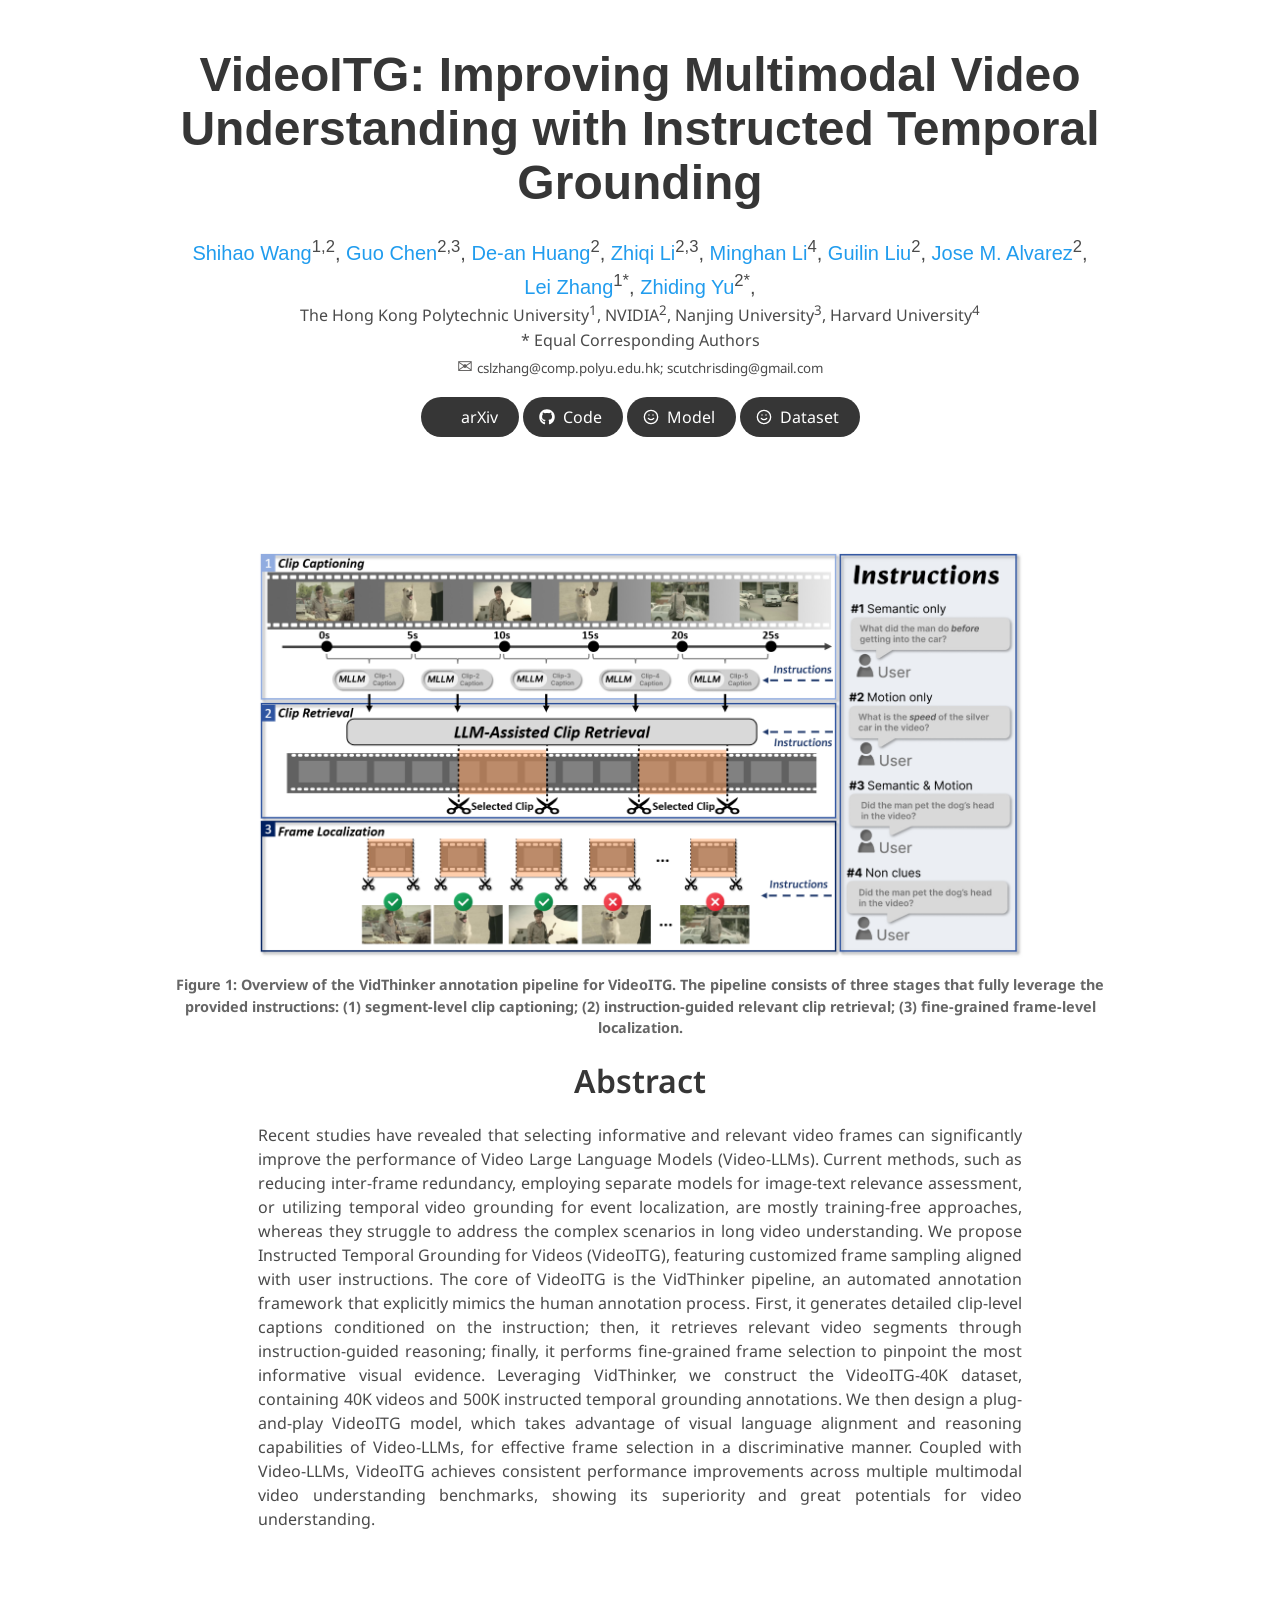
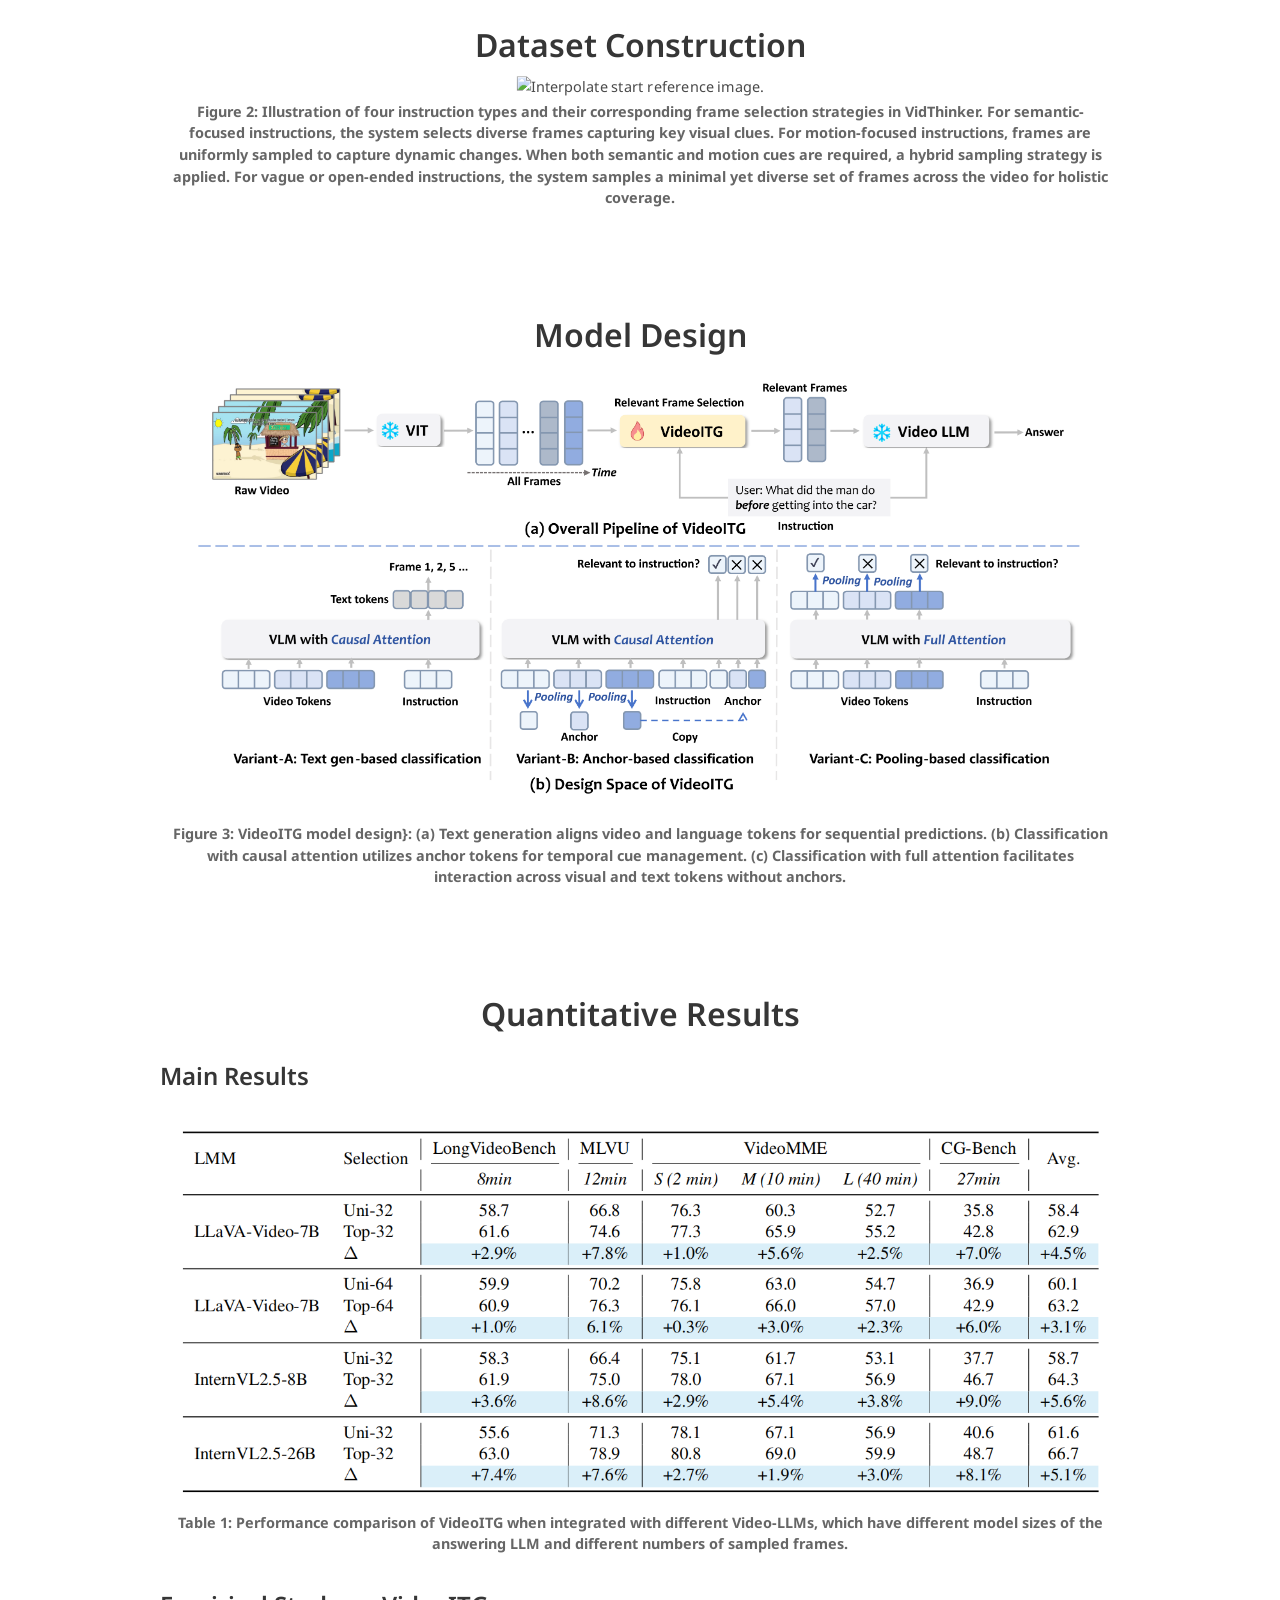
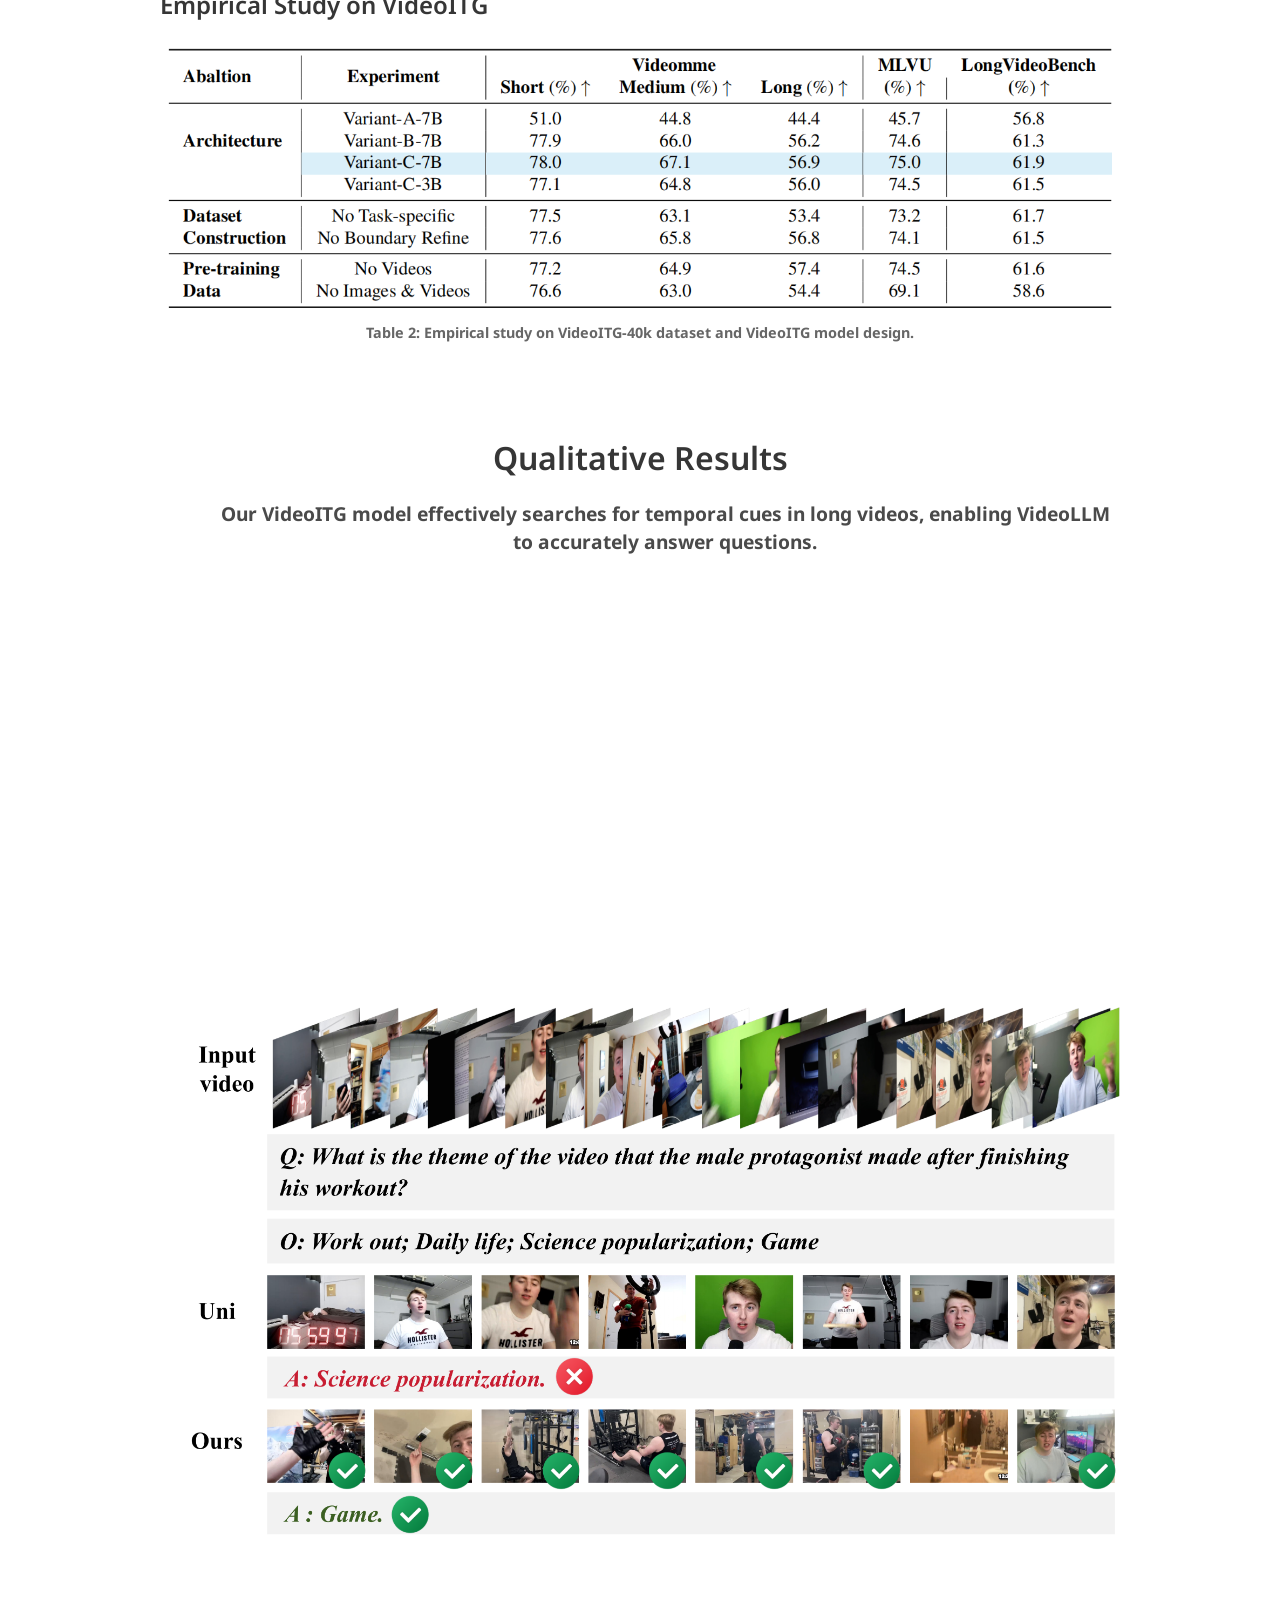
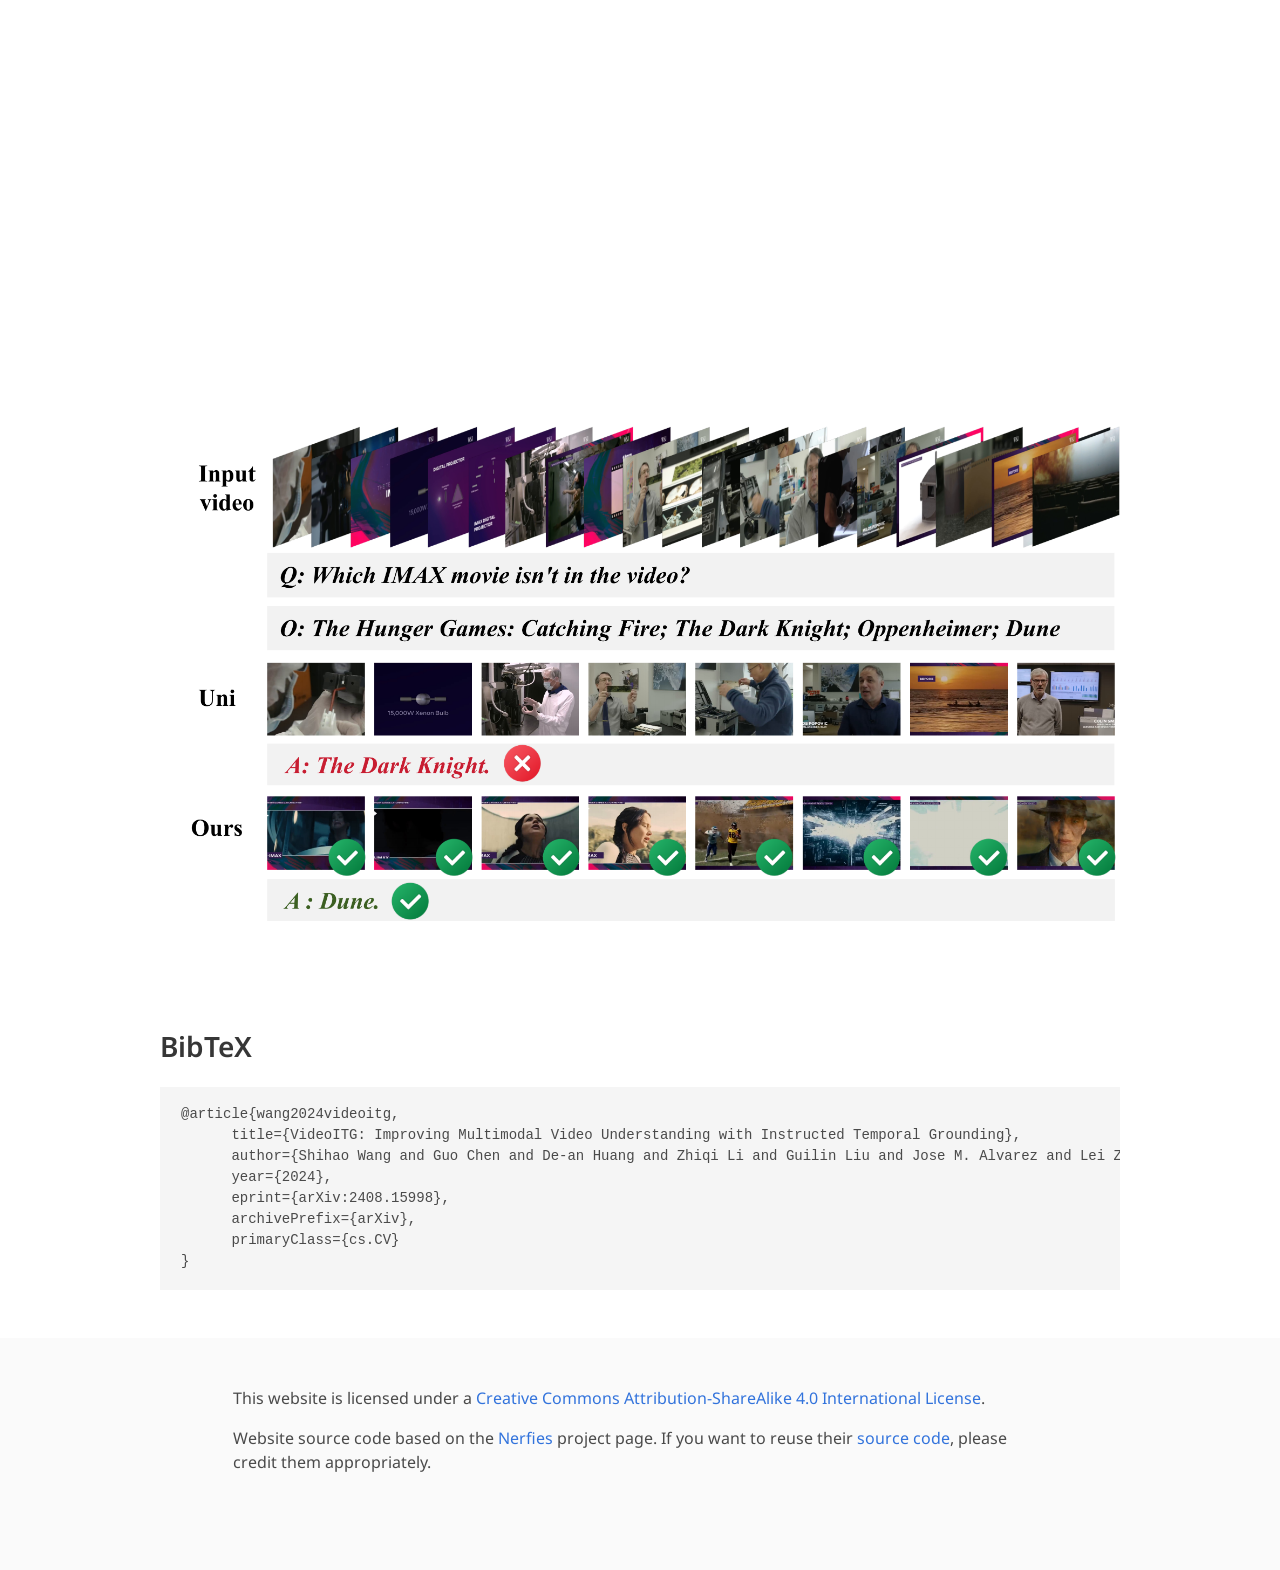
==== index.html @ 497a6d7c "Update index.html" ====
<!DOCTYPE html>
<html>
<head>
  <meta charset="utf-8">
  <meta name="viewport" content="width=device-width, initial-scale=1">
  <title>VideoITG: Improving Multimodal Video Understanding with Instructed Temporal Grounding</title>

  <!-- Global site tag (gtag.js) - Google Analytics -->
  <script async src="https://www.googletagmanager.com/gtag/js?id=G-PYVRSFMDRL"></script>
  <script>
    window.dataLayer = window.dataLayer || [];

    function gtag() {
      dataLayer.push(arguments);
    }

    gtag('js', new Date());

    gtag('config', 'G-PYVRSFMDRL');
  </script>

  <link href="https://fonts.googleapis.com/css?family=Google+Sans|Noto+Sans|Castoro"
        rel="stylesheet">

  <link rel="stylesheet" href="./static/css/bulma.min.css">
  <link rel="stylesheet" href="./static/css/bulma-carousel.min.css">
  <link rel="stylesheet" href="./static/css/bulma-slider.min.css">
  <link rel="stylesheet" href="./static/css/fontawesome.all.min.css">
  <link rel="stylesheet"
        href="https://cdn.jsdelivr.net/gh/jpswalsh/academicons@1/css/academicons.min.css">
  <link rel="stylesheet" href="./static/css/index.css">

  <script src="https://ajax.googleapis.com/ajax/libs/jquery/3.5.1/jquery.min.js"></script>
  <script defer src="./static/js/fontawesome.all.min.js"></script>
  <script src="./static/js/bulma-carousel.min.js"></script>
  <script src="./static/js/bulma-slider.min.js"></script>
  <script src="./static/js/index.js"></script>
</head>
<body>


<section class="hero">
  <div class="hero-body">
    <div class="container is-max-desktop">
      <div class="columns is-centered">
        <div class="column has-text-centered">
          <h1 class="title is-1 publication-title">VideoITG: Improving Multimodal Video Understanding with Instructed Temporal Grounding</h1>
          <!-- <div class="is-size-3 publication-authors">
            UnderReview
          </div> -->
          <!-- <div style="color: red; font-size: 24px; font-weight: bold;">CVPR 2025</div> 添加的红色字体行 -->
          <div class="is-size-5 publication-authors">
            <span class="author-block">
              <a href="https://scholar.google.com.hk/citations?hl=zh-CN&user=7TWugs4AAAAJ">Shihao Wang</a><sup>1,2</sup>,
            </span>
            <span class="author-block">
              <a href="https://scholar.google.com.hk/citations?user=lRj3moAAAAAJ&hl=zh-CN&oi=sra">Guo Chen</a><sup>2,3</sup>,
            </span>
            <span class="author-block">
              <a href="https://scholar.google.com.hk/citations?user=HEY3UzgAAAAJ&hl=zh-CN&oi=ao">De-an Huang</a><sup>2</sup>,
            </span>
            <span class="author-block">
              <a href="https://scholar.google.com.hk/citations?user=H2fJLqEAAAAJ&hl=zh-CN&oi=sra">Zhiqi Li</a><sup>2,3</sup>,
            </span>
            <span class="author-block">
              <a href="https://scholar.google.com/citations?user=LhdBgMAAAAAJ&hl=zh-CN&oi=ao">Minghan Li</a><sup>4</sup>,
            </span>
            <span class="author-block">
              <a href="https://scholar.google.com.hk/citations?user=zOQj6-gAAAAJ&hl=zh-CN&oi=ao">Guilin Liu</a><sup>2</sup>,
            </span>
            <span class="author-block">
              <a href="https://scholar.google.com/citations?user=Oyx-_UIAAAAJ&hl=en">Jose M. Alvarez</a><sup>2</sup>,
            </span>
          </div>
          <div class="is-size-5 publication-authors">
            <span class="author-block">
              <a href="https://scholar.google.com.hk/citations?user=tAK5l1IAAAAJ&hl=zh-CN&oi=ao">Lei Zhang</a><sup>1*</sup>,
            </span>
            <span class="author-block">
              <a href="https://scholar.google.com.hk/citations?user=1VI_oYUAAAAJ&hl=zh-CN&oi=ao">Zhiding Yu</a><sup>2*</sup>,
            </span>
          </div>

          <div class="organization">
            <span class="author-block">The Hong Kong Polytechnic University<sup>1</sup>, NVIDIA<sup>2</sup>, Nanjing University<sup>3</sup>, Harvard University<sup>4</sup></span>
            <!-- <span class="author-block"><sup>2</sup>Google Research</span> -->
          </div>

          <div class="Equal Corresponding">
            <span class="author-block">* Equal Corresponding Authors</span>
            <!-- <span class="author-block"><sup>2</sup>Google Research</span> -->
          </div>
	<div class="Email info">
	  <span style="font-size: 1.2em; color: #5e5c5b;">&#9993;</span>
	  <span class="author-block" style="font-size: smaller;">
	    cslzhang@comp.polyu.edu.hk; scutchrisding@gmail.com
	  </span>
	</div>
          <div class="column has-text-centered">
            <div class="publication-links">
              <!-- PDF Link. -->
              <span class="link-block">
                <a href="https://arxiv.org/pdf/2408.15998"
                   class="external-link button is-normal is-rounded is-dark">
                  <span class="icon">
                      <i class="ai ai-arxiv"></i>
                  </span>
                  <span>arXiv</span>
                </a>
              </span>
              <!-- Code Link. -->
              <span class="link-block">
                <a href="https://github.com/NVlabs/EAGLE"
                   class="external-link button is-normal is-rounded is-dark">
                  <span class="icon">
                      <i class="fab fa-github"></i>
                  </span>
                  <span>Code</span>
                  </a>
              </span>
              <span class="link-block">
                <a href="https://huggingface.co/nvidia/VideoITG-8B"
                   class="external-link button is-normal is-rounded is-dark">
                   <span class="icon">
                    <svg xmlns="http://www.w3.org/2000/svg" width="16" height="16" viewBox="0 0 24 24" fill="none" stroke="currentColor" stroke-width="2" stroke-linecap="round" stroke-linejoin="round" style="vertical-align: middle;">
                      <circle cx="12" cy="12" r="10"/>
                      <path d="M8 14s1.5 2 4 2 4-2 4-2"/>
                      <line x1="9" y1="9" x2="9.01" y2="9"/>
                      <line x1="15" y1="9" x2="15.01" y2="9"/>
                    </svg>
                  </span>
                  <span>Model</span>
                </a>
              </span>
              <span class="link-block">
                <a href="https://huggingface.co/datasets/NVEagle/VideoITG-40K"
                   class="external-link button is-normal is-rounded is-dark">
                  <span class="icon">
                    <svg xmlns="http://www.w3.org/2000/svg" width="16" height="16" viewBox="0 0 24 24" fill="none" stroke="currentColor" stroke-width="2" stroke-linecap="round" stroke-linejoin="round" style="vertical-align: middle;">
                      <circle cx="12" cy="12" r="10"/>
                      <path d="M8 14s1.5 2 4 2 4-2 4-2"/>
                      <line x1="9" y1="9" x2="9.01" y2="9"/>
                      <line x1="15" y1="9" x2="15.01" y2="9"/>
                    </svg>
                  </span>
                  <span>Dataset</span>
                </a>
              </span>
            </div>
          </div>
        </div>
      </div>
    </div>
  </div>
</section>


<section class="section">
    <div class="container is-max-desktop">
      <!-- Abstract. -->
      <div class="columns is-centered">
              <div class="column has-text-centered">
                  <img src="./static/images/intro.png"
                       class="interpolation-image"
                       alt="Interpolate start reference image."
                       style="width: 80%; height: auto;"/>
                  <p class="has-text-centered" style="margin-top: 10px; font-size: 0.9em; color: #666;">
                  <b>Figure 1: Overview of the VidThinker annotation pipeline for VideoITG. The pipeline consists of three stages that fully leverage the provided instructions: (1) segment-level clip captioning; (2) instruction-guided relevant clip retrieval; (3) fine-grained frame-level localization. </b> 
                  </p>
              </div>
      </div>
      <div class="columns is-centered has-text-centered">
        <div class="column is-four-fifths">
          <h2 class="title is-3">Abstract</h2>
          <div class="content has-text-justified">
            <p>
              Recent studies have revealed that selecting informative and relevant video frames can significantly improve the performance of Video Large Language Models (Video-LLMs). Current methods, such as reducing inter-frame redundancy, employing separate models for image-text relevance assessment, or utilizing temporal video grounding for event localization, are mostly training-free approaches, whereas they struggle to address the complex scenarios in long video understanding. We propose Instructed Temporal Grounding for Videos (VideoITG), featuring customized frame sampling aligned with user instructions. The core of VideoITG is the VidThinker pipeline, an automated annotation framework that explicitly mimics the human annotation process. First, it generates detailed clip-level captions conditioned on the instruction; then, it retrieves relevant video segments through instruction-guided reasoning; finally, it performs fine-grained frame selection to pinpoint the most informative visual evidence. Leveraging VidThinker, we construct the VideoITG-40K dataset, containing 40K videos and 500K instructed temporal grounding annotations. We then design a plug-and-play VideoITG model, which takes advantage of visual language alignment and reasoning capabilities of Video-LLMs, for effective frame selection in a discriminative manner. Coupled with Video-LLMs, VideoITG achieves consistent performance improvements across multiple multimodal video understanding benchmarks, showing its superiority and great potentials for video understanding.
            </p>
          </div>
        </div>
      </div>
      <!--/ Abstract. -->
  
    </div>
  </section>

  
<section class="section">
    <div class="container is-max-desktop">
  
  <!-- Quantitative Results. -->
      <div class="columns is-centered">
        <div class="column is-full-width">
          <center><h2 class="title is-3">Dataset Construction</h2></center>
          <div class="column is-center has-text-centered">
              <img src="./static/images/dataset.png"
                   class="interpolation-image"
                   alt="Interpolate start reference image."
                   style="transform: scale(0.9);"/>
              <p class="has-text-centered" style="margin-top: 2px; font-size: 0.9em; color: #666;">
                <b>Figure 2: Illustration of four instruction types and their corresponding frame selection strategies in VidThinker. For semantic-focused instructions, the system selects diverse frames capturing key visual clues. For motion-focused instructions, frames are uniformly sampled to capture dynamic changes. When both semantic and motion cues are required, a hybrid sampling strategy is applied. For vague or open-ended instructions, the system samples a minimal yet diverse set of frames across the video for holistic coverage. </b>
              </p>
          </div>
          <!--/ Interpolating. -->
        </div>
      </div>
  
    </div>
  </section>



  <section class="section">
    <div class="container is-max-desktop">
  
  <!-- Quantitative Results. -->
      <div class="columns is-centered">
        <div class="column is-full-width">
          <center><h2 class="title is-3">Model Design</h2></center>
          <div class="column is-center has-text-centered">
              <img src="./static/images/method.png"
                   class="interpolation-image"
                   alt="Interpolate start reference image."
                   style="transform: scale(0.95);"/>
              <p class="has-text-centered" style="margin-top: 2px; font-size: 0.9em; color: #666;">
                <b>Figure 3: VideoITG model design}: (a) Text generation aligns video and language tokens for sequential predictions. (b) Classification with causal attention utilizes anchor tokens for temporal cue management. (c) Classification with full attention facilitates interaction across visual and text tokens without anchors.</b>
              </p>
          </div>
          <!--/ Interpolating. -->
        </div>
      </div>
  
    </div>
  </section>


  <section class="section">
    <div class="container is-max-desktop">
  
  <!-- Quantitative Results. -->
      <div class="columns is-centered">
        <div class="column is-full-width">
          <center><h2 class="title is-3">Quantitative Results</h2></center>
  
          <!-- Interpolating. -->
          <h3 class="title is-4" style="margin-top: 30px;">Main Results</h3>
          <div class="content has-text-justified">
          </div>
          <div class="column is-center has-text-centered">
              <img src="./static/images/exp1.png"
                   class="interpolation-image"
                   alt="Interpolate start reference image."/>
                   <p class="has-text-centered" style="margin-top: 2px; font-size: 0.9em; color: #666;">
                    <b>Table 1: Performance comparison of VideoITG when integrated with different Video-LLMs, which have different model sizes of the answering LLM and different numbers of sampled frames.</b>
                  </p>                   
          </div>
  
  
          <br/>
          <!--/ Interpolating. -->
  
          <!-- Re-rendering. -->
          <h3 class="title is-4">Empirical Study on VideoITG</h3>
          <div class="content has-text-justified">
          </div>
          <div class="columns is-centered">
            <div class="column is-center has-text-centered">
                <img src="./static/images/exp2.png"
                     class="interpolation-image"
                     alt="Interpolate start reference image."/>
                     <p class="has-text-centered" style="margin-top: 2px; font-size: 0.9em; color: #666;">
                      <b>Table 2: Empirical study on VideoITG-40k dataset and VideoITG model design.</b>
                    </p>         
            </div>
          </div>
        </div>
      </div>
  
    </div>
  </section>


  <section class="section">
    <div class="container is-max-desktop">
      <center><h2 class="title is-3">Qualitative Results</h2></center><br>
      <h2 class="caption" style="text-align: center; margin-bottom: 20px; font-size: 1.2em; font-weight: bold; margin-left: 50px;">
        Our VideoITG model effectively searches for temporal cues in long videos, enabling VideoLLM to accurately answer questions.
      </h2>
      <div class="content has-text-justified" style="margin-left: 150px;"> <!-- 将右边距增加到100px -->
          <iframe width="700" height="400" src="https://www.youtube.com/embed/E83XxGvEPtI" frameborder="0" allow="autoplay; encrypted-media" allowfullscreen></iframe>
        </div>
        <div class="content has-text-centered">
          <img src="./static/images/example1.png"
               class="interpolation-image"
               alt="Qualitative result 1."/>
        </div>
        <br/>
        <div class="content has-text-justified" style="margin-left: 150px;"> <!-- 将右边距增加到100px -->
          <iframe width="700" height="400" src="https://www.youtube.com/embed/6DAFkaGUiT4" frameborder="0" allow="autoplay; encrypted-media" allowfullscreen></iframe>
        </div>
        <div class="content has-text-centered">
          <img src="./static/images/example2.png"
               class="interpolation-image"
               alt="Qualitative result 2."/>
        </div>
      </div>
    </div>
  </section>




<section class="section" id="BibTeX">
  <div class="container is-max-desktop content">
    <h2 class="title">BibTeX</h2>
    <pre><code>@article{wang2024videoitg,
      title={VideoITG: Improving Multimodal Video Understanding with Instructed Temporal Grounding}, 
      author={Shihao Wang and Guo Chen and De-an Huang and Zhiqi Li and Guilin Liu and Jose M. Alvarez and Lei Zhang and Zhiding Yu},
      year={2024},
      eprint={arXiv:2408.15998},
      archivePrefix={arXiv},
      primaryClass={cs.CV}
}</code></pre>
  </div>
</section>


<footer class="footer">
  <div class="columns is-centered">
    <div class="column is-8">
      <div class="content">
        <p>
          This website is licensed under a <a rel="license"
          href="http://creativecommons.org/licenses/by-sa/4.0/">Creative
        Commons Attribution-ShareAlike 4.0 International License</a>.
      </p>
      <p>
        Website source code based on the <a href="https://nerfies.github.io/"> Nerfies</a> project page. If you want to reuse their <a
        href="https://github.com/nerfies/nerfies.github.io">source code</a>, please credit them appropriately.
      </p>
    </div>
  </div>
</div>
</div>
</footer>

<script>
      var videoContainer = document.getElementById('video-container');
      var video = document.getElementById('video');

      var videoOffset = videoContainer.offsetTop;

      window.addEventListener('scroll', function() {
        var scrollPosition = window.scrollY || window.pageYOffset;

        if (scrollPosition >= videoOffset) {
          video.play();
        } else {
          video.pause();
        }
      });
    </script>

</body>
</html>
---- static/css/index.css ----
body {
  font-family: 'Noto Sans', sans-serif;
}


.footer .icon-link {
    font-size: 25px;
    color: #000;
}

.link-block a {
    margin-top: 5px;
    margin-bottom: 5px;
}

.dnerf {
  font-variant: small-caps;
}


.teaser .hero-body {
  padding-top: 0;
  padding-bottom: 3rem;
}

.teaser {
  font-family: 'Google Sans', sans-serif;
}


.publication-title {
}

.publication-banner {
  max-height: parent;

}

.publication-banner video {
  position: relative;
  left: auto;
  top: auto;
  transform: none;
  object-fit: fit;
}

.publication-header .hero-body {
}

.publication-title {
    font-family: 'Google Sans', sans-serif;
}

.publication-authors {
    font-family: 'Google Sans', sans-serif;
}

.publication-venue {
    color: #555;
    width: fit-content;
    font-weight: bold;
}

.publication-awards {
    color: #ff3860;
    width: fit-content;
    font-weight: bolder;
}

.publication-authors {
}

.publication-authors a {
   color: hsl(204, 86%, 53%) !important;
}

.publication-authors a:hover {
    text-decoration: underline;
}

.author-block {
  display: inline-block;
}

.publication-banner img {
}

.publication-authors {
  /*color: #4286f4;*/
}

.publication-video {
    position: relative;
    width: 100%;
    height: 0;
    padding-bottom: 56.25%;

    overflow: hidden;
    border-radius: 10px !important;
}

.publication-video iframe {
    position: absolute;
    top: 0;
    left: 0;
    width: 100%;
    height: 100%;
}

.publication-body img {
}

.results-carousel {
  overflow: hidden;
}

.results-carousel .item {
  margin: 5px;
  overflow: hidden;
  border: 1px solid #bbb;
  border-radius: 10px;
  padding: 0;
  font-size: 0;
}

.results-carousel video {
  margin: 0;
}


.interpolation-panel {
  background: #f5f5f5;
  border-radius: 10px;
}

.interpolation-panel .interpolation-image {
  width: 100%;
  border-radius: 5px;
}

.interpolation-video-column {
}

.interpolation-panel .slider {
  margin: 0 !important;
}

.interpolation-panel .slider {
  margin: 0 !important;
}

#interpolation-image-wrapper {
  width: 100%;
}
#interpolation-image-wrapper img {
  border-radius: 5px;
}



.video-container {
  display: flex;
  flex-direction: column;
  align-items: center;
  justify-content: flex-start;
  height: 100%;
}

.video-container p {
  min-height: 5em; /* Adjust this value as needed */
  display: flex;
  align-items: center;
  justify-content: center;
  text-align: center;
}
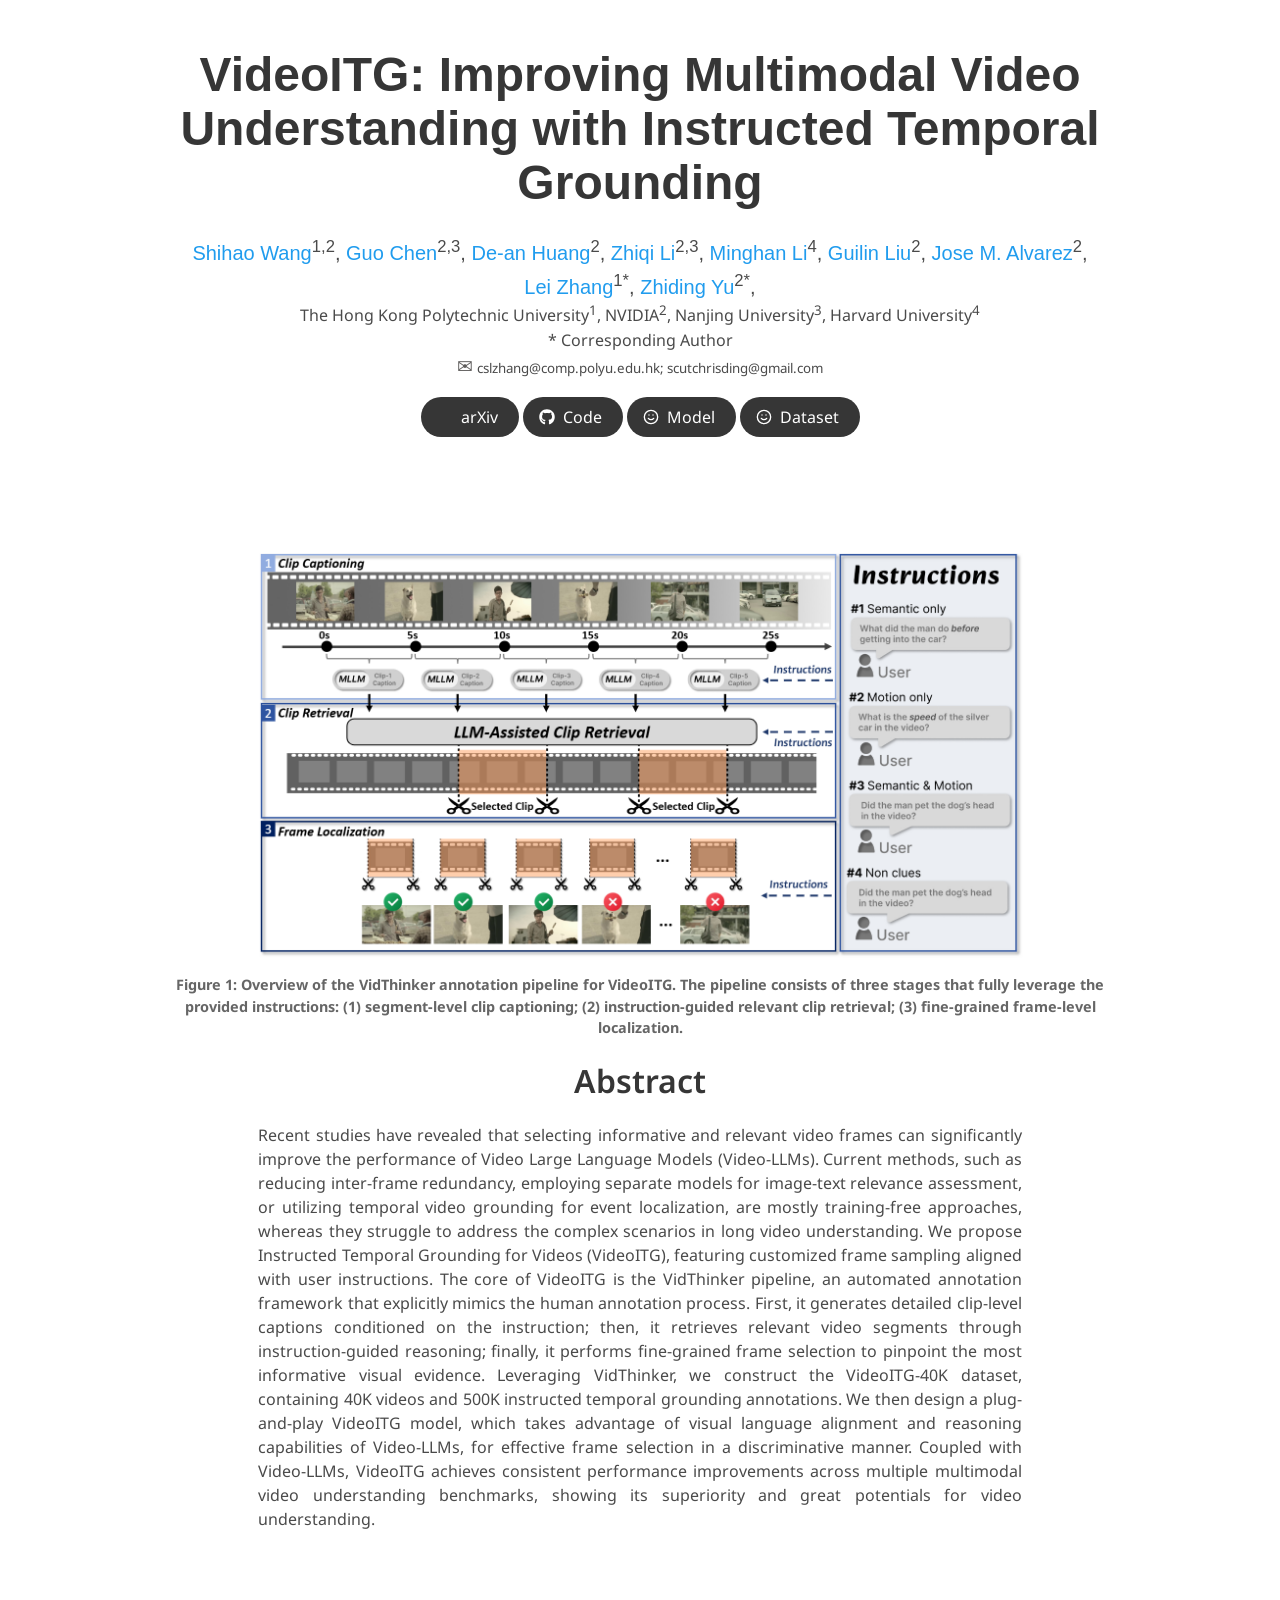
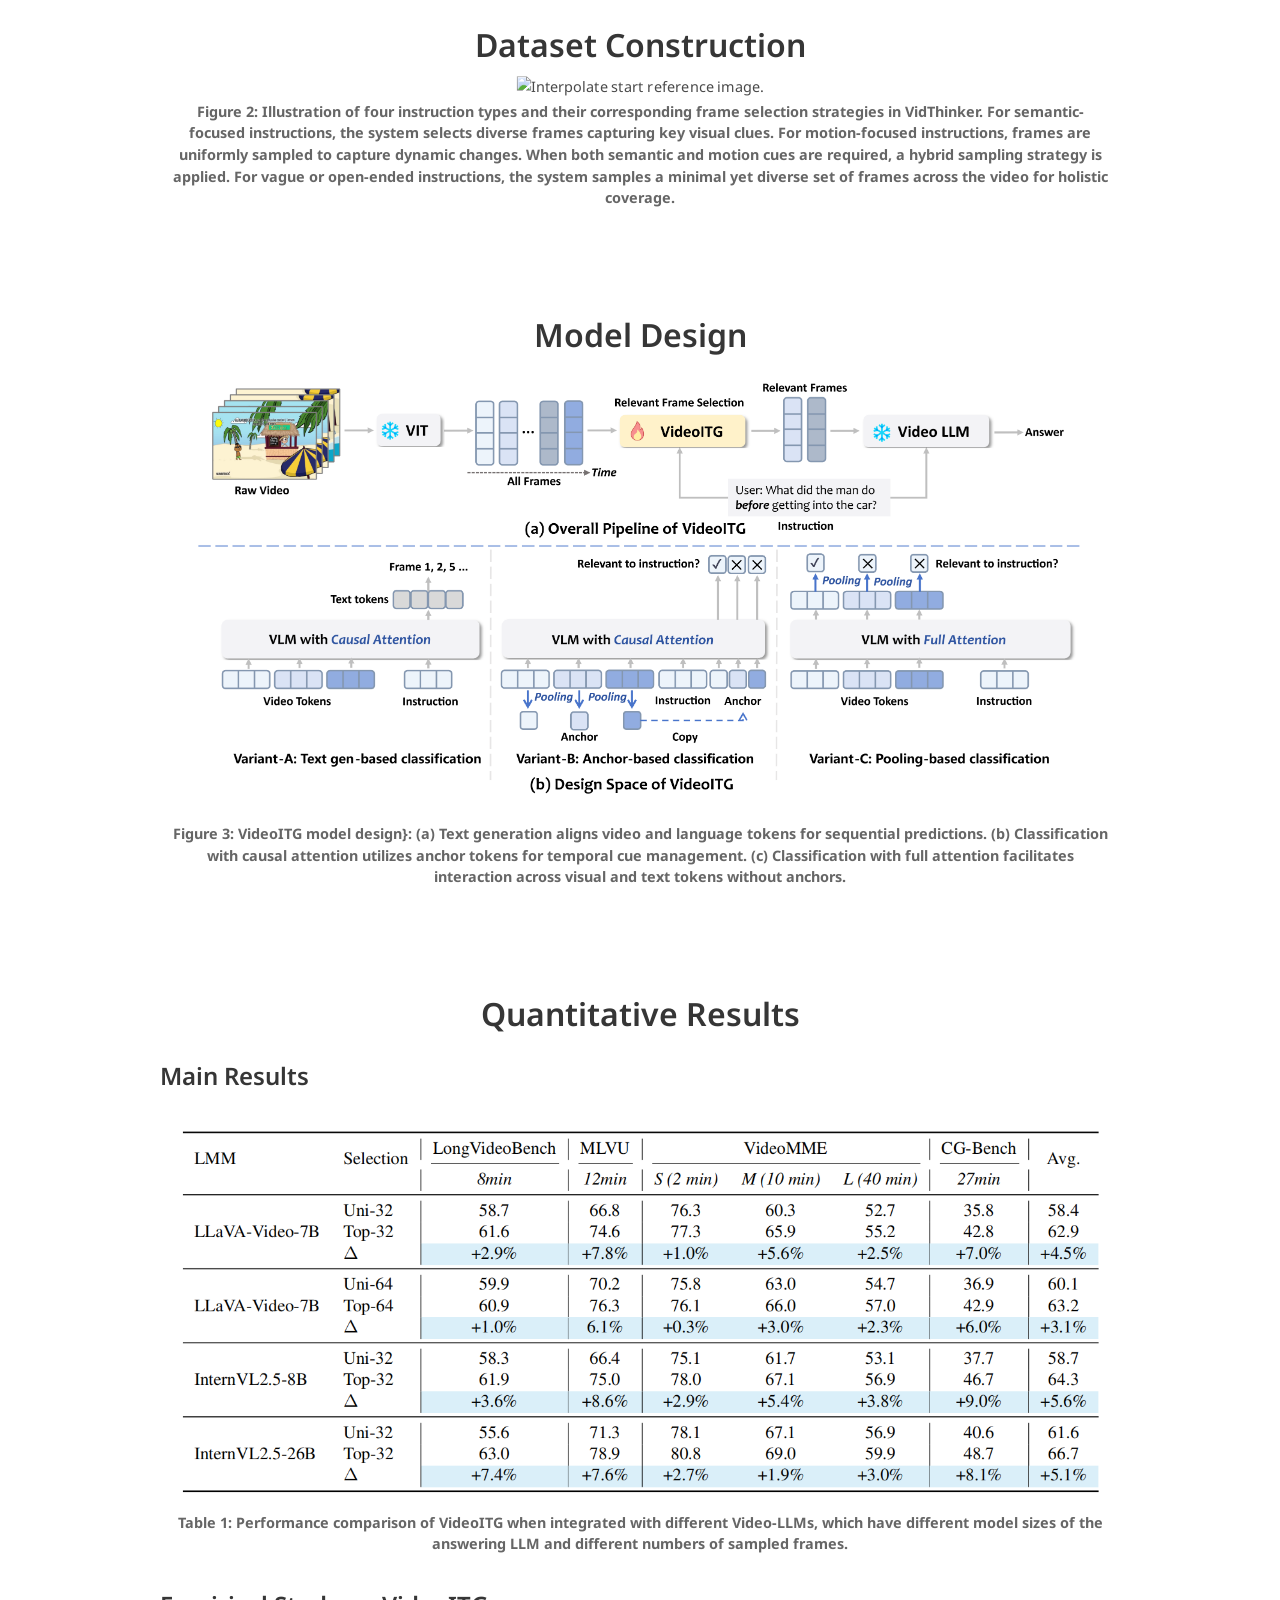
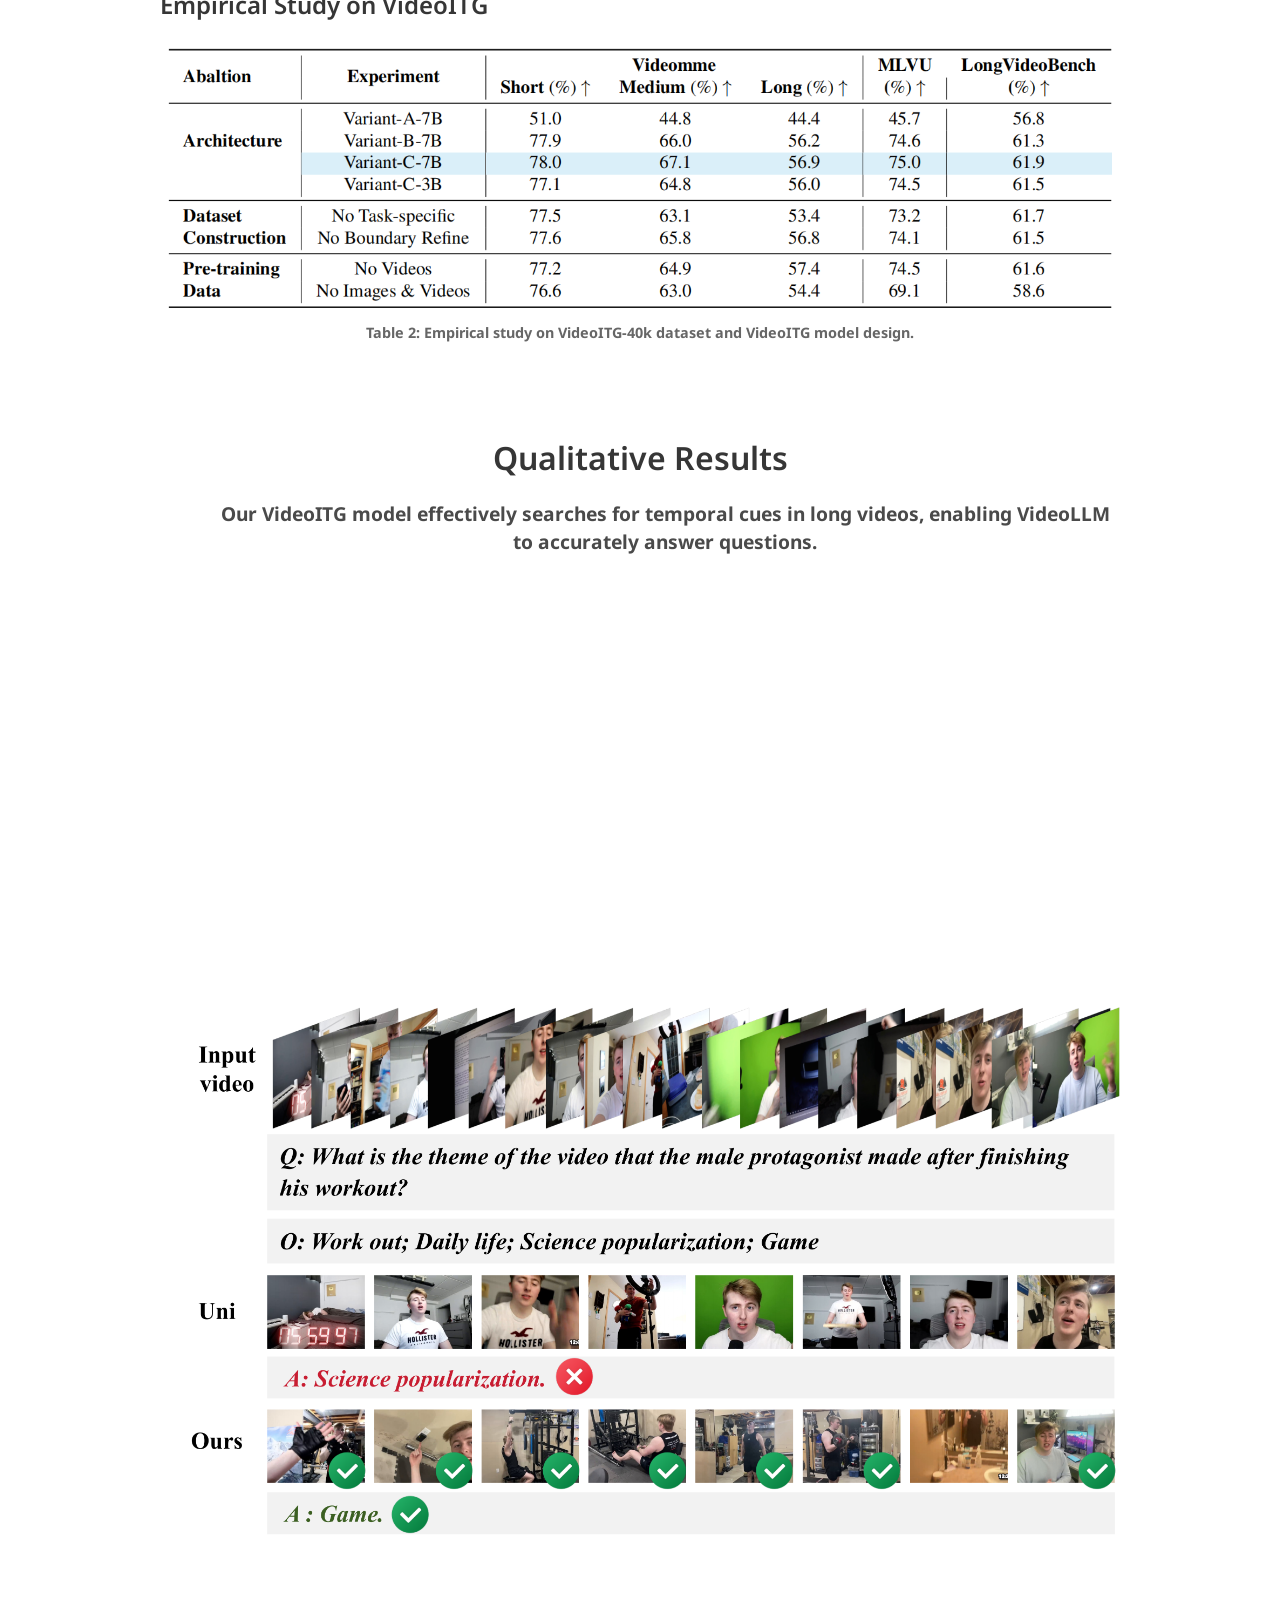
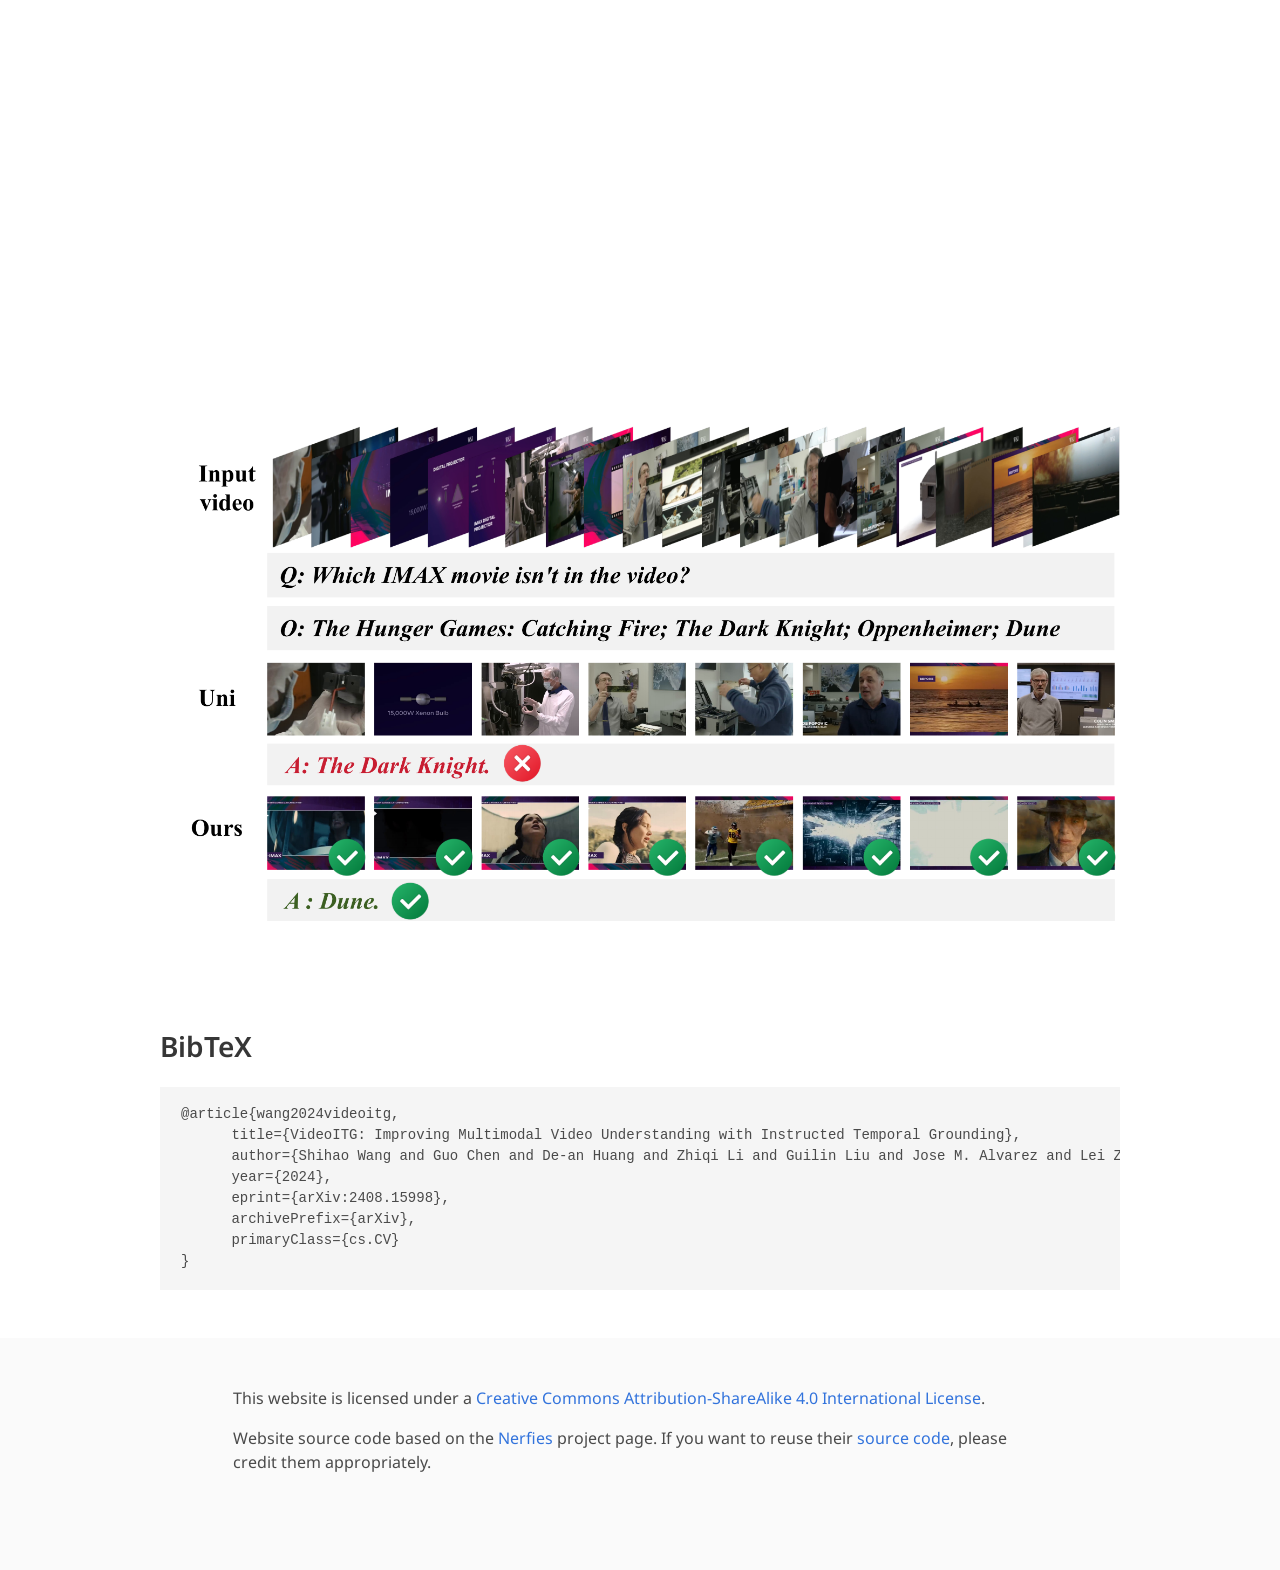
==== commit 487178ce: "Update index.html" ====
--- a/index.html
+++ b/index.html
@@ -87,7 +87,7 @@
           </div>
 
           <div class="Equal Corresponding">
-            <span class="author-block">* Equal Corresponding Authors</span>
+            <span class="author-block">* Corresponding Author</span>
             <!-- <span class="author-block"><sup>2</sup>Google Research</span> -->
           </div>
 	<div class="Email info">
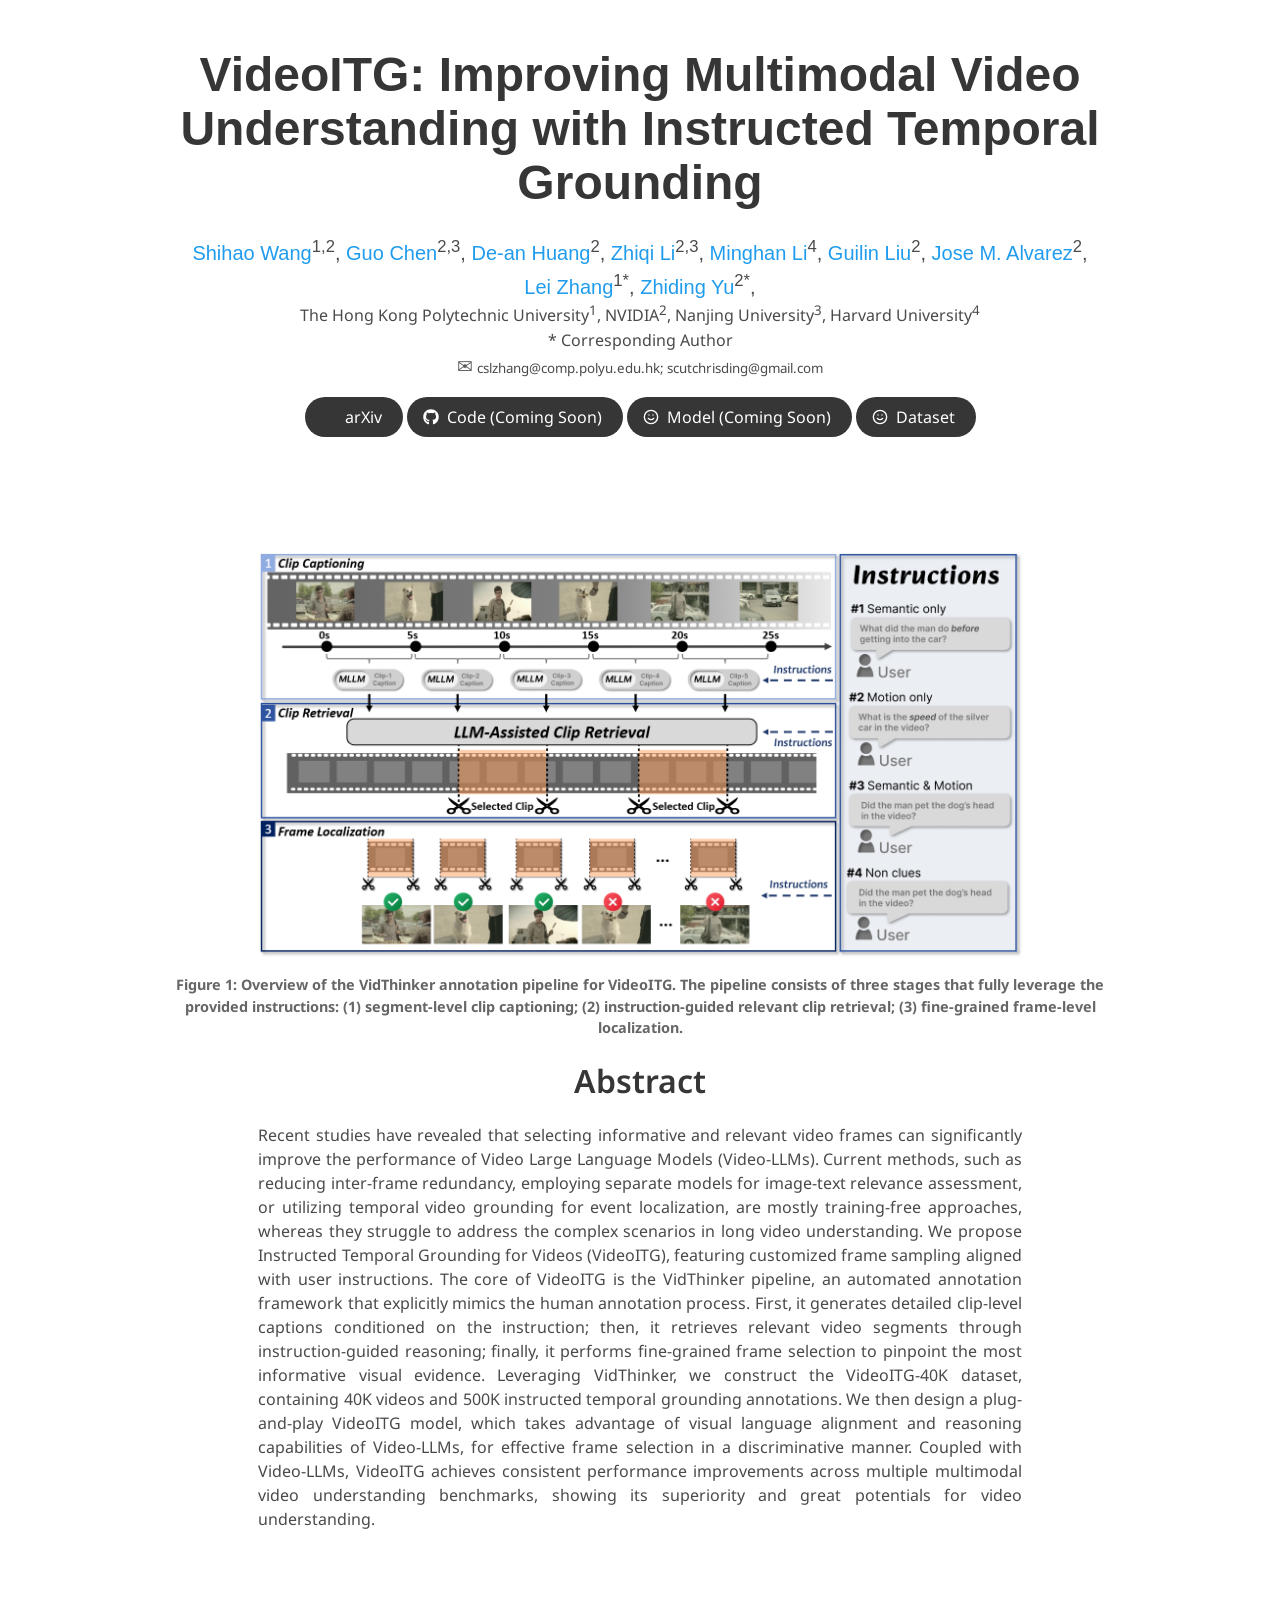
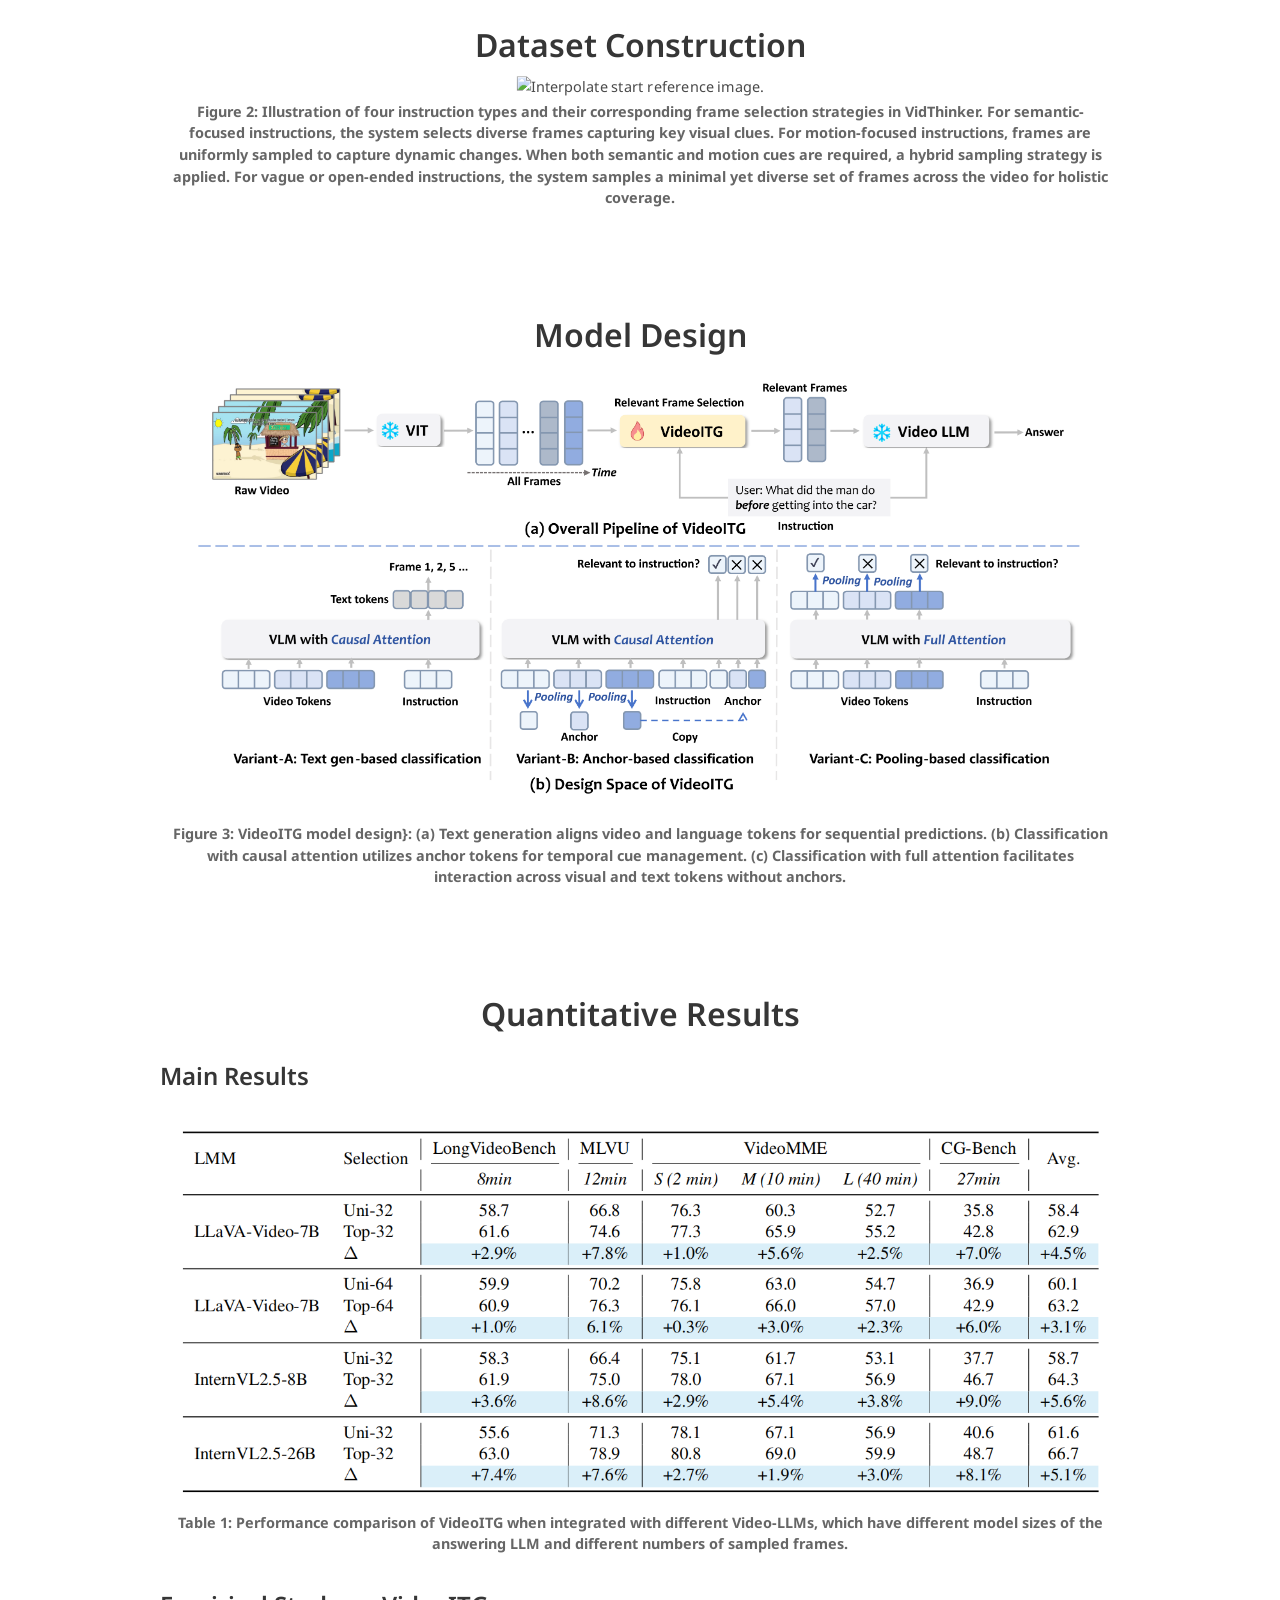
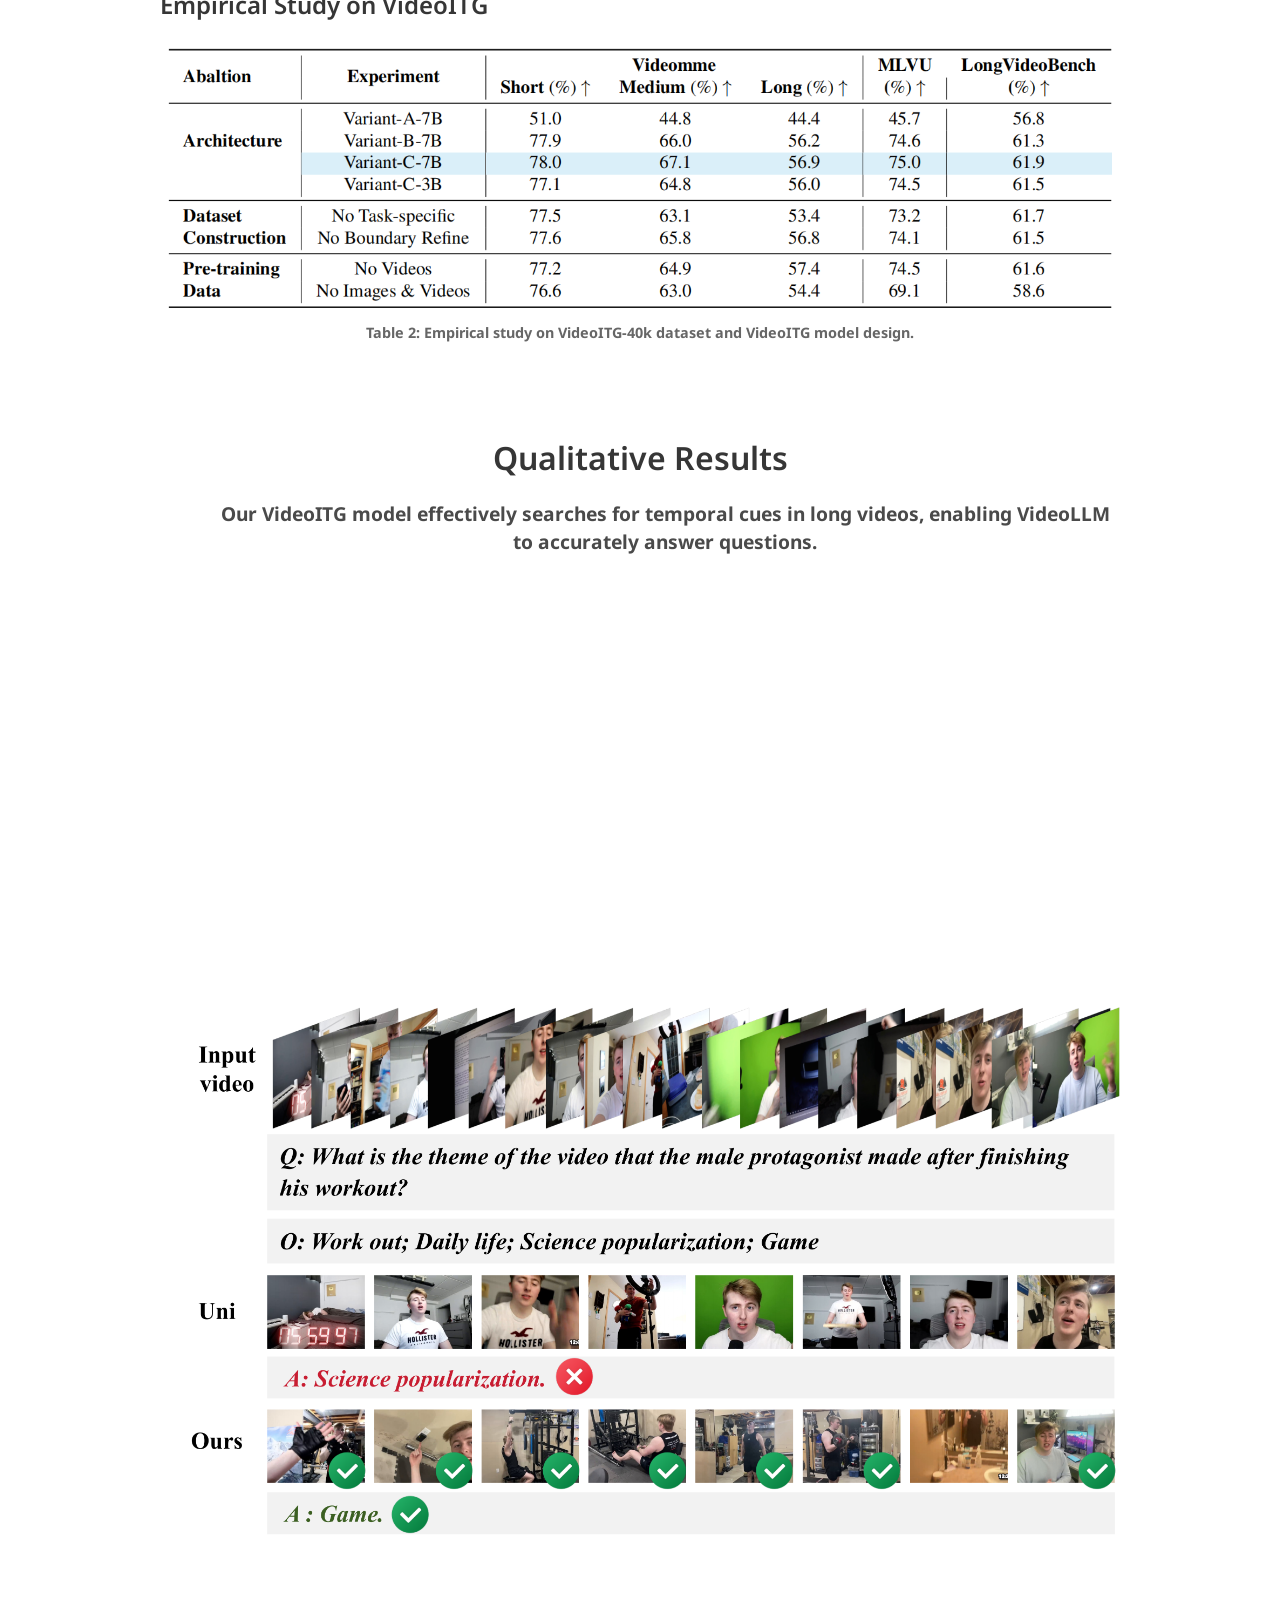
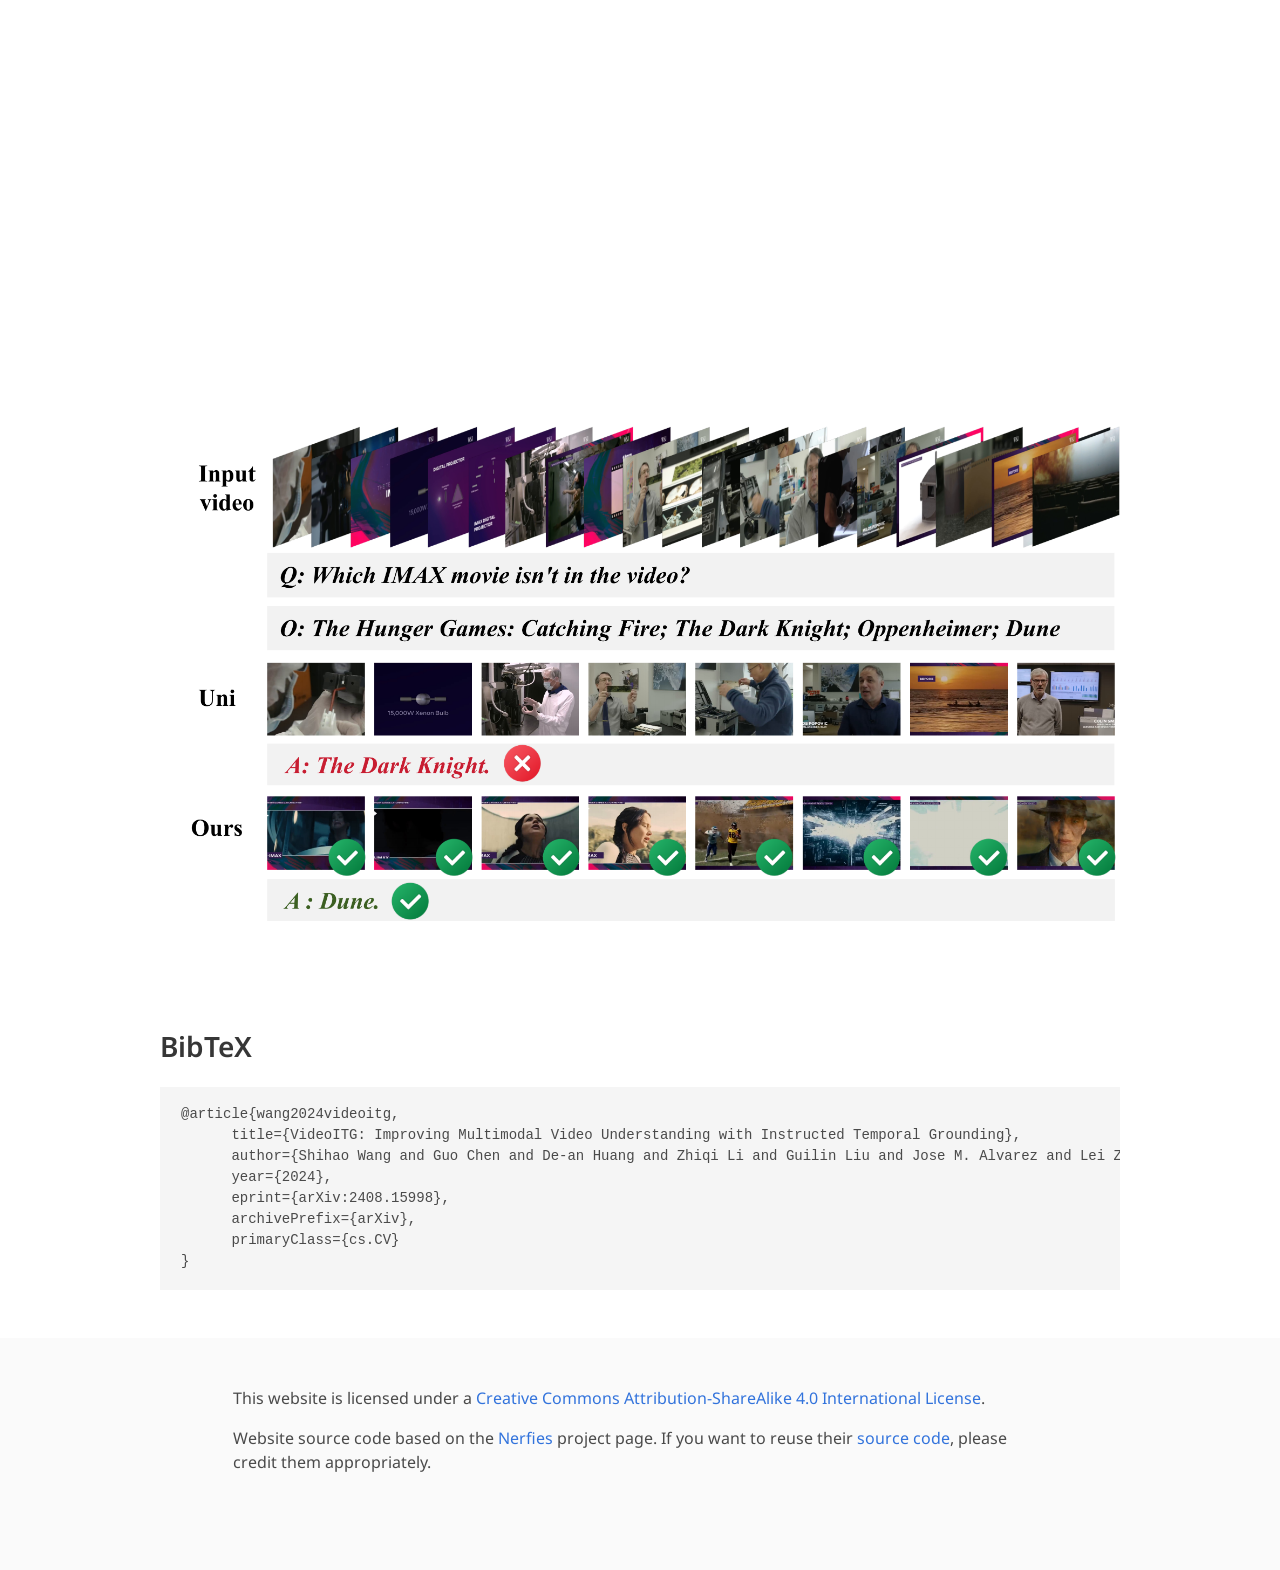
==== commit a56566be: "Update index.html" ====
--- a/index.html
+++ b/index.html
@@ -115,7 +115,7 @@
                   <span class="icon">
                       <i class="fab fa-github"></i>
                   </span>
-                  <span>Code</span>
+                  <span>Code (Coming Soon)</span>
                   </a>
               </span>
               <span class="link-block">
@@ -129,7 +129,7 @@
                       <line x1="15" y1="9" x2="15.01" y2="9"/>
                     </svg>
                   </span>
-                  <span>Model</span>
+                  <span>Model (Coming Soon)</span>
                 </a>
               </span>
               <span class="link-block">
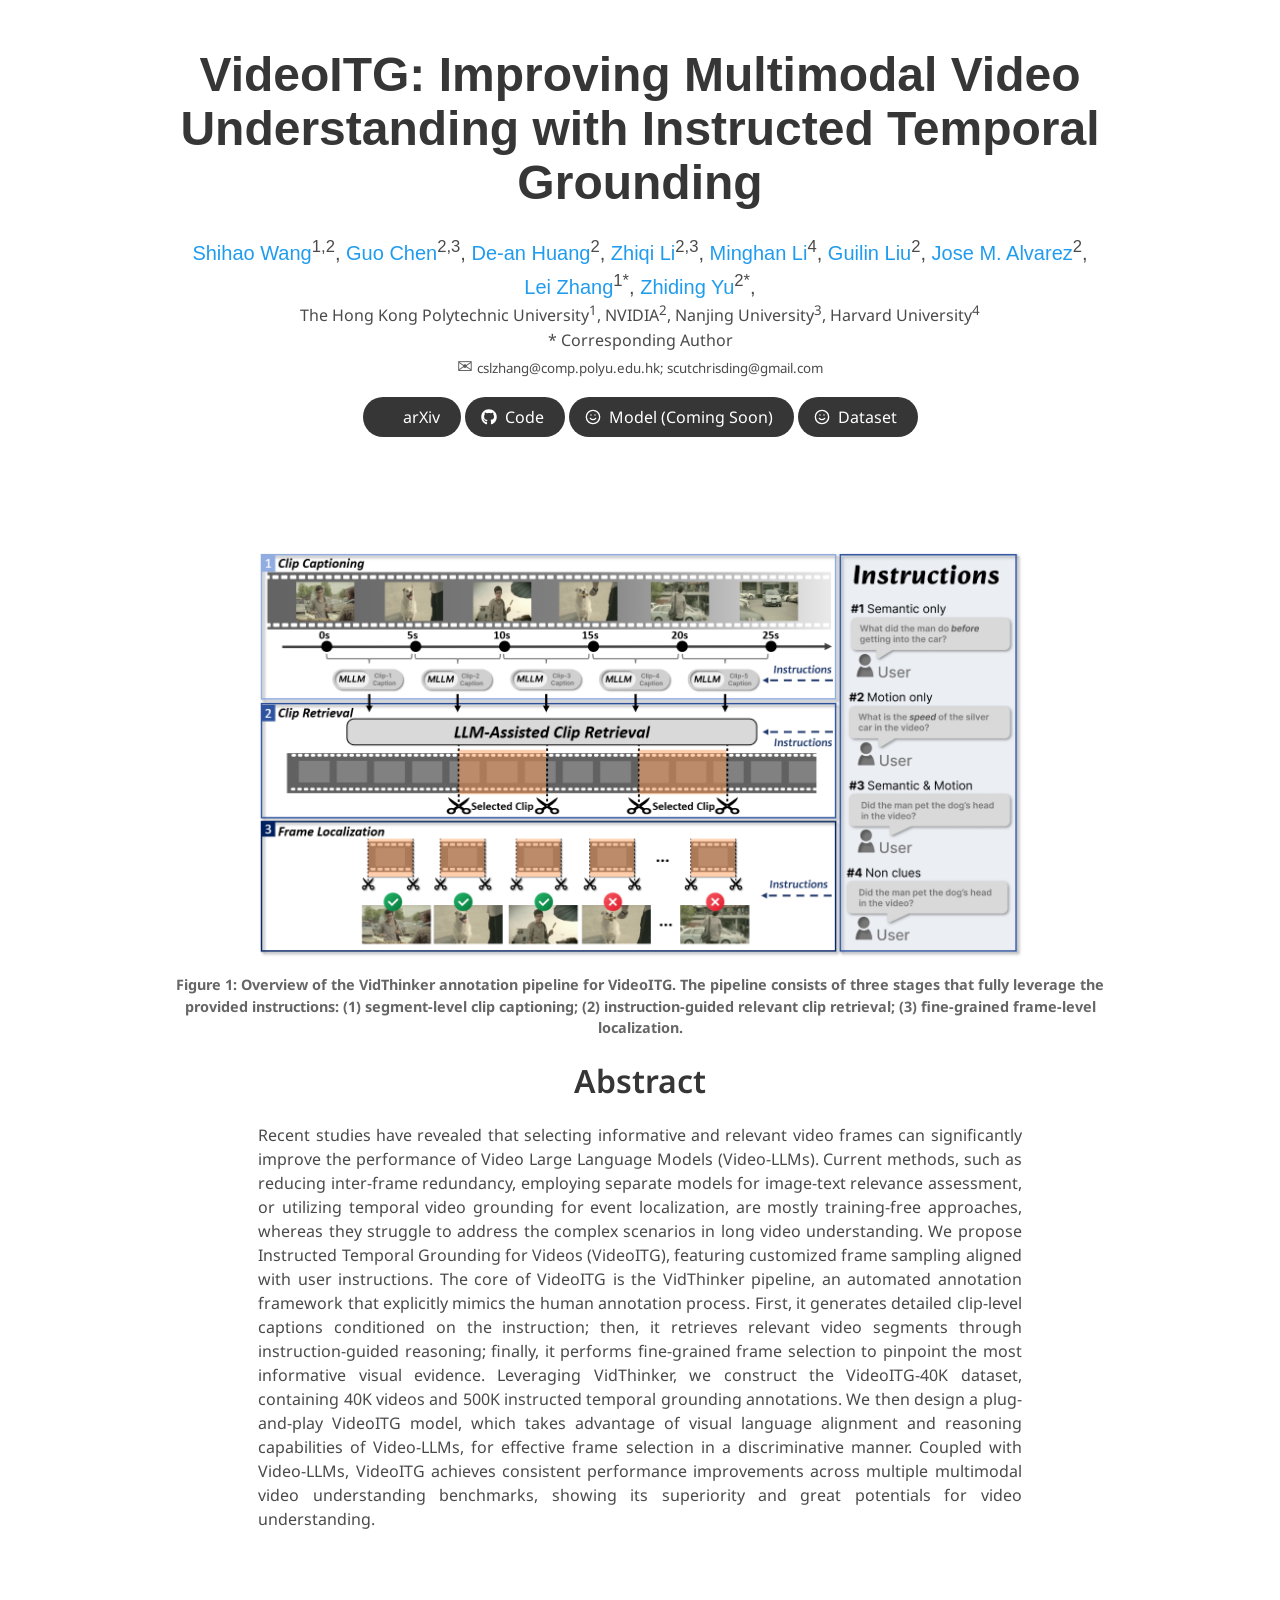
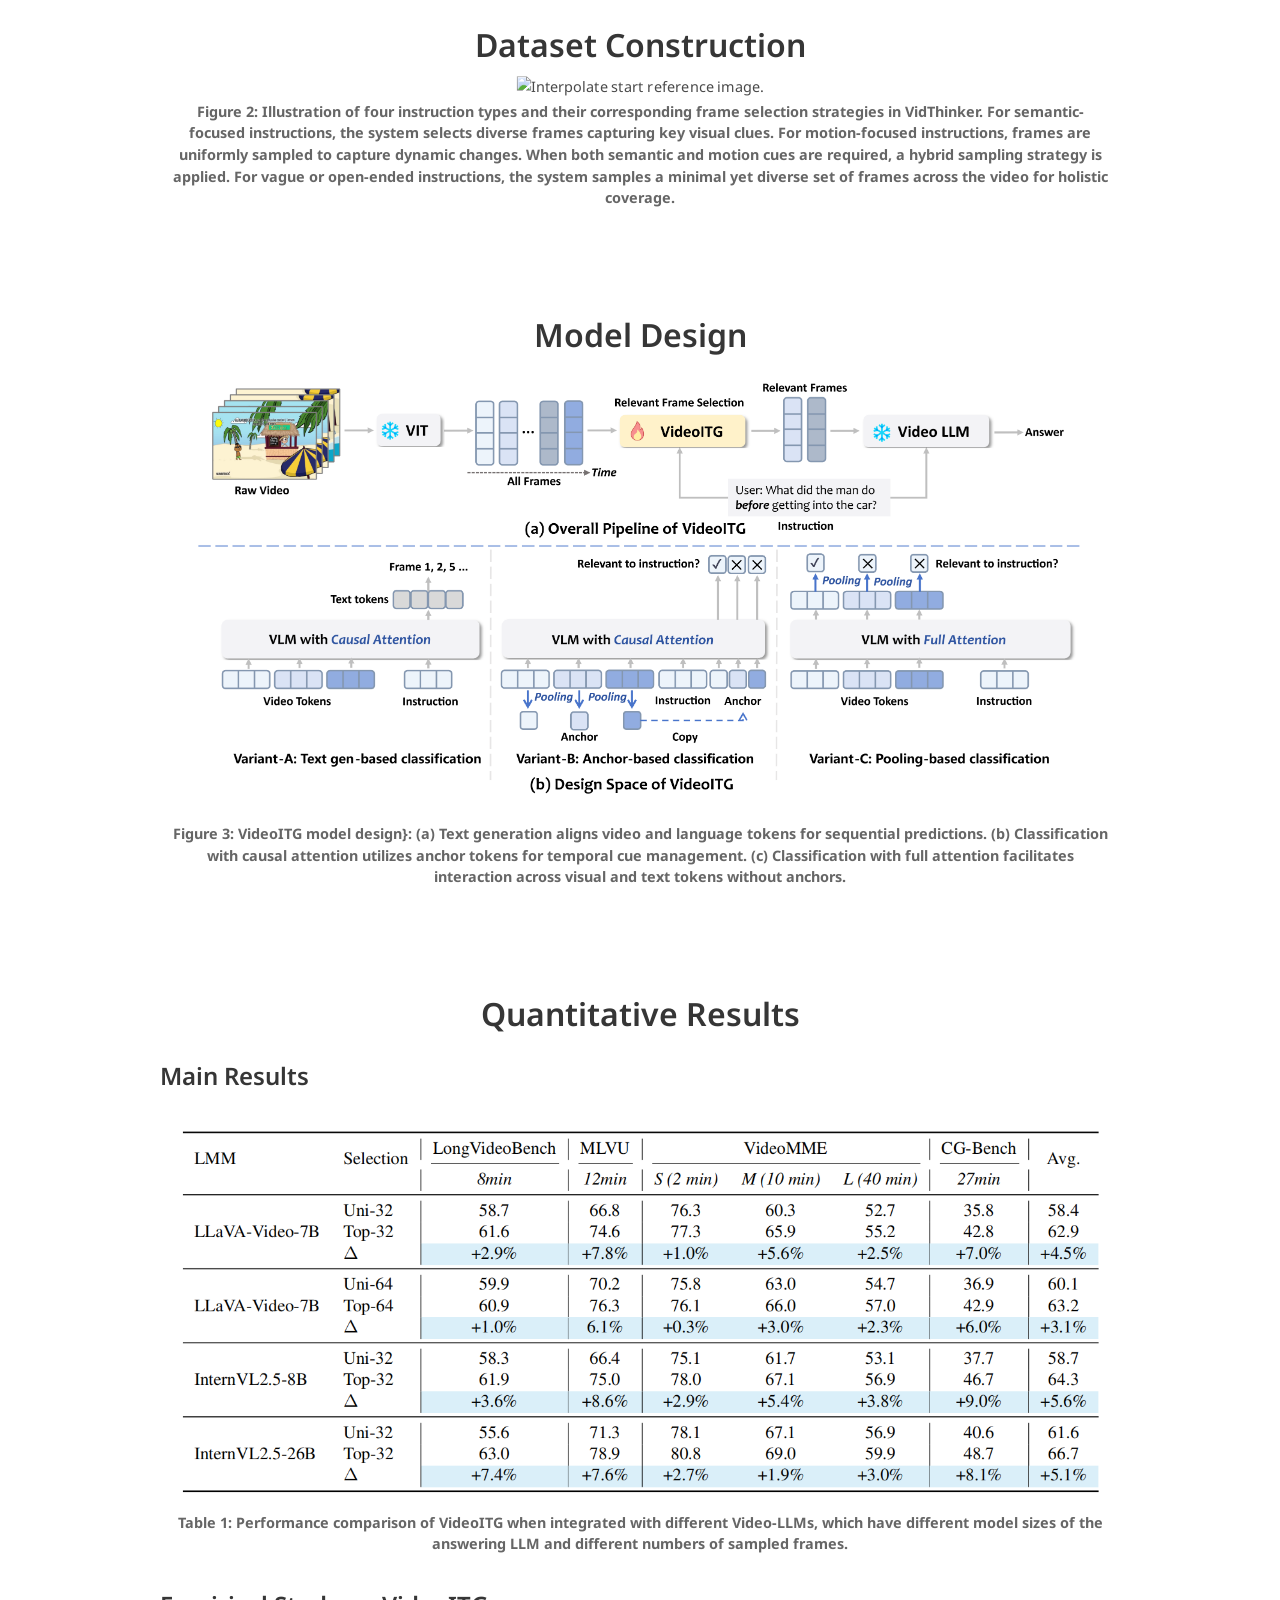
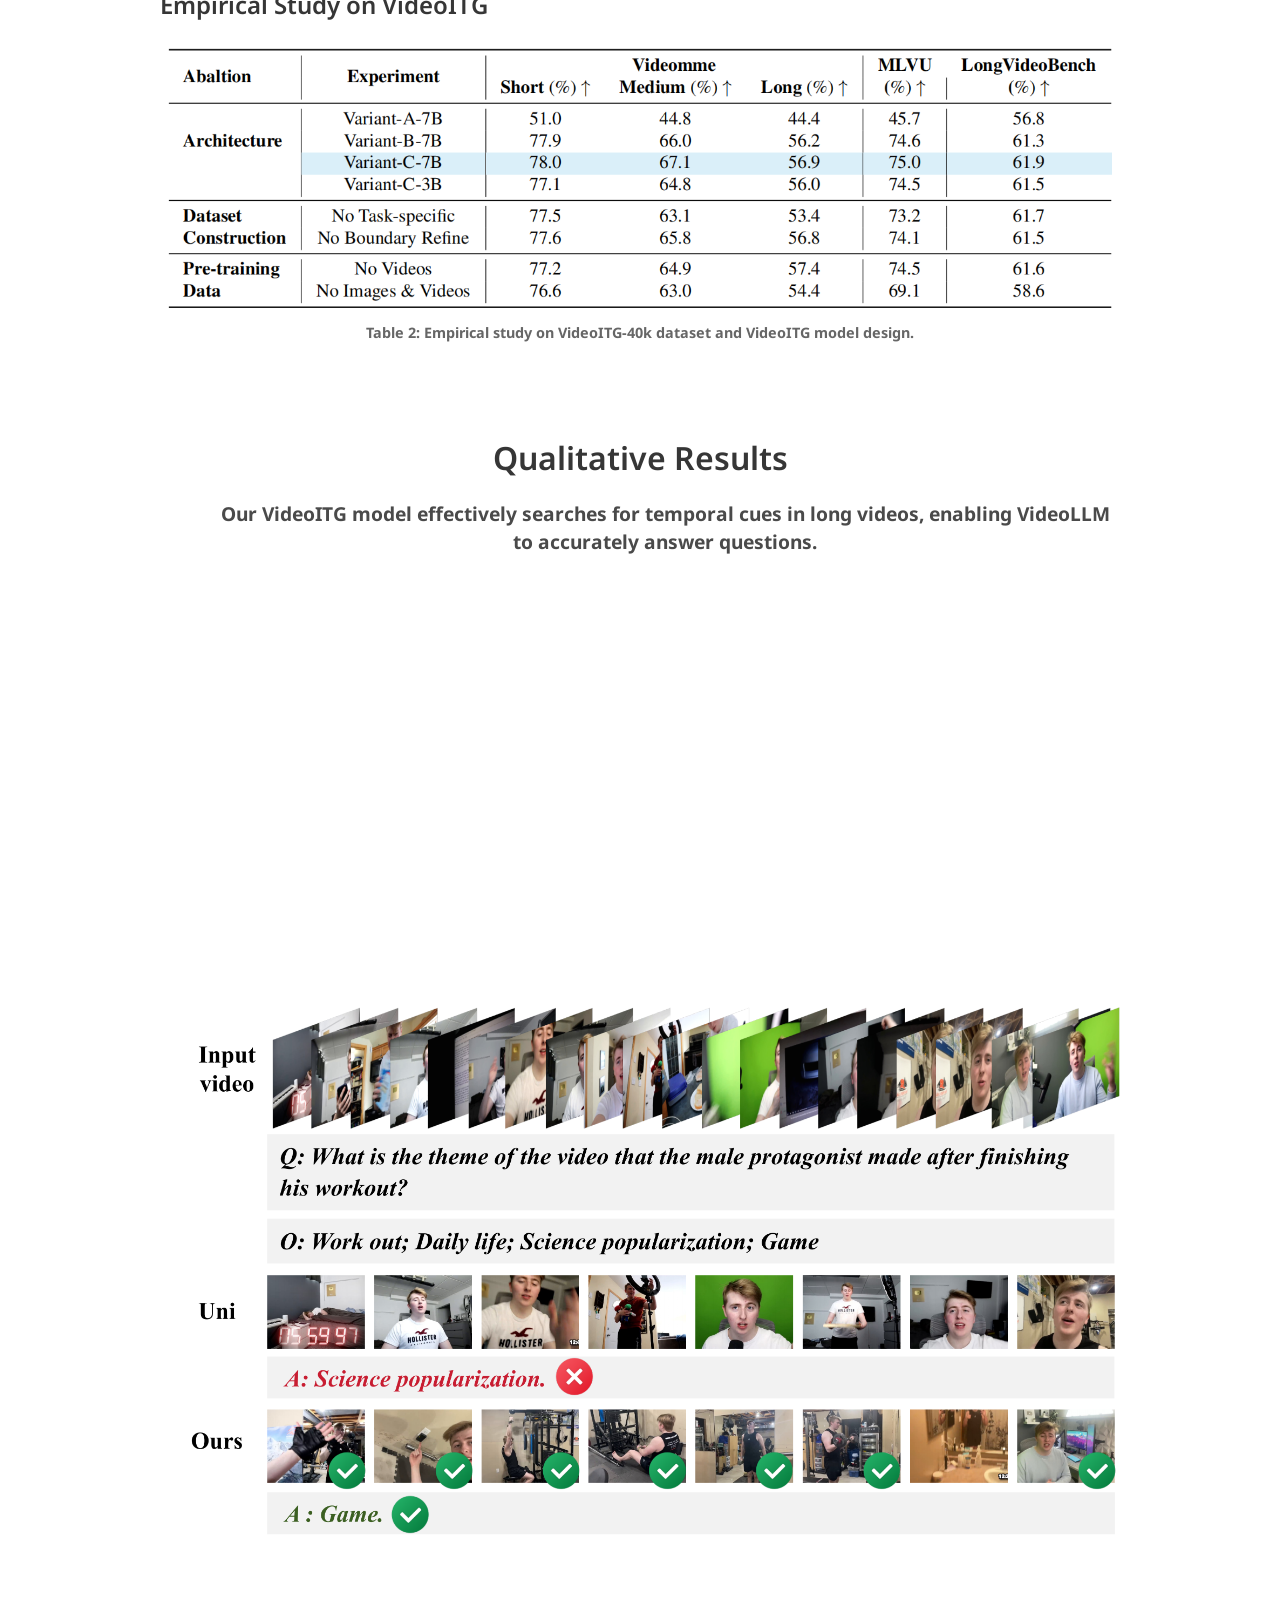
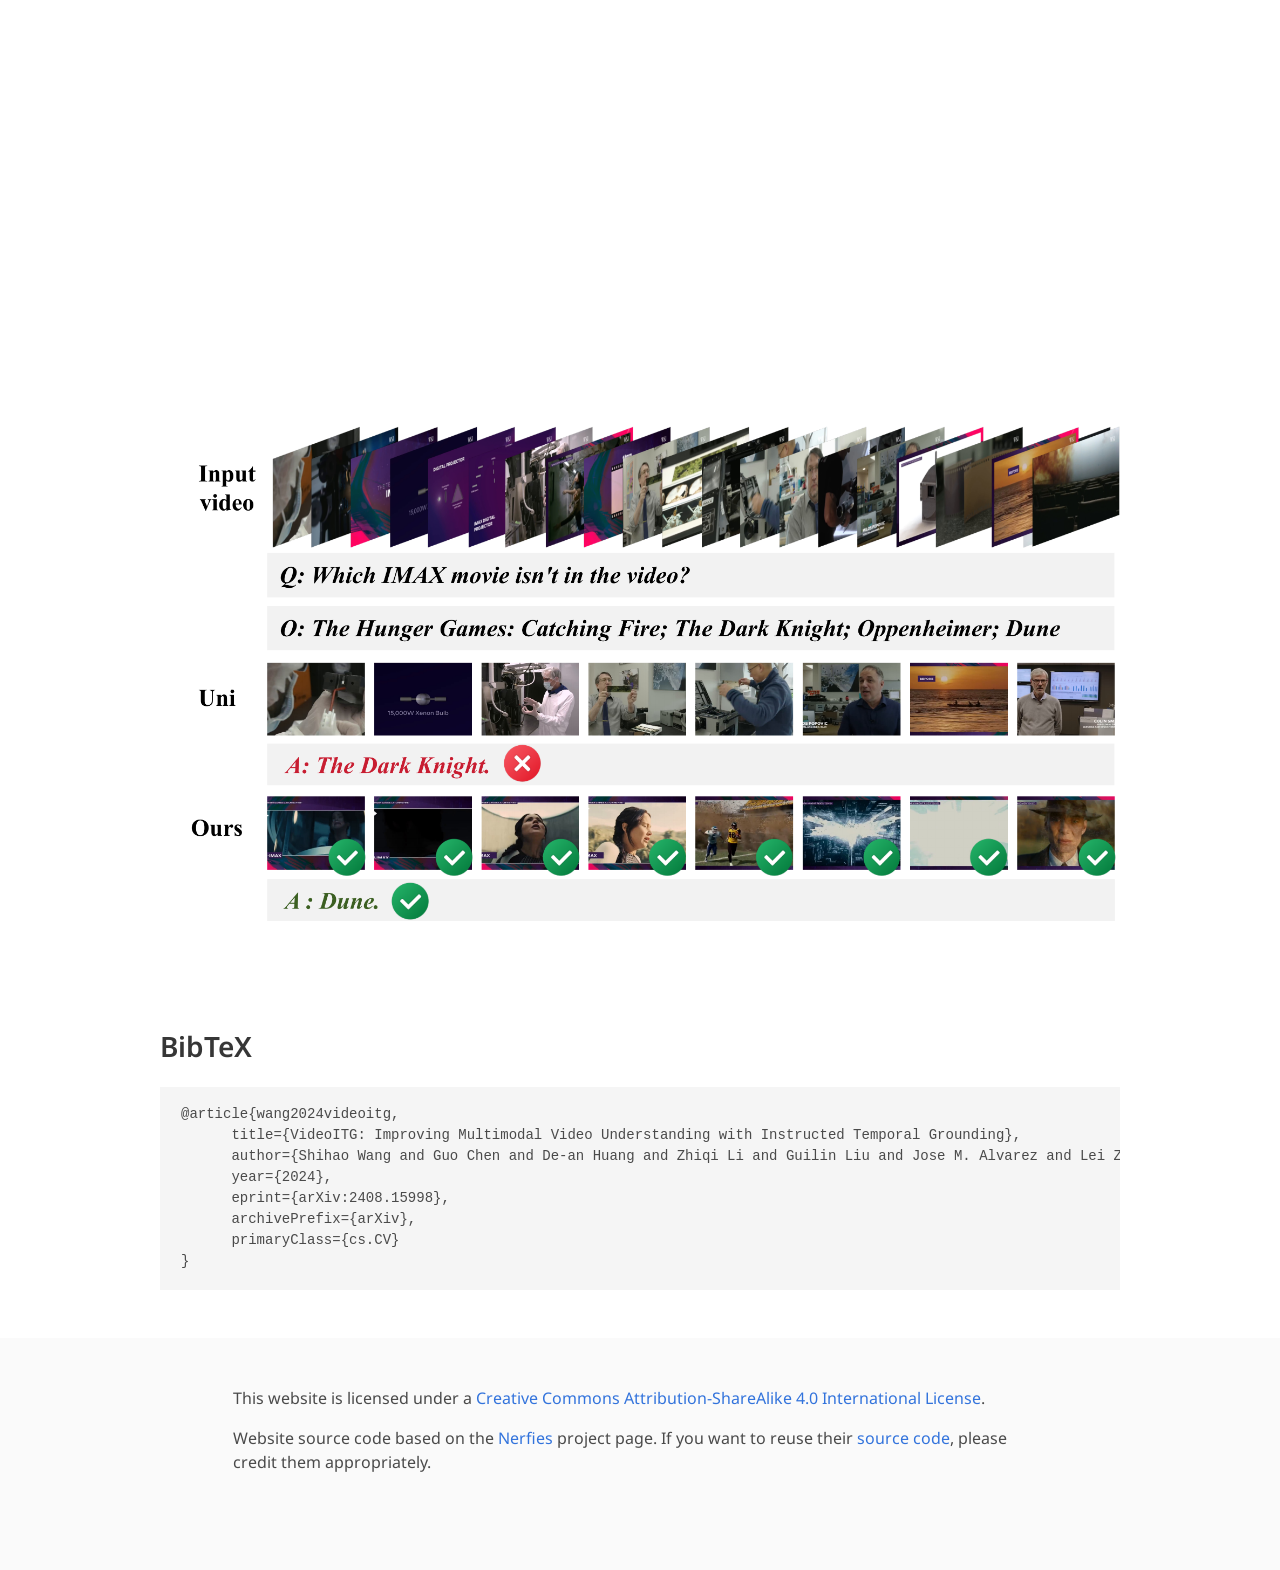
==== commit f1d9a68c: "Update index.html" ====
--- a/index.html
+++ b/index.html
@@ -110,12 +110,12 @@
               </span>
               <!-- Code Link. -->
               <span class="link-block">
-                <a href="https://github.com/NVlabs/EAGLE"
+                <a href="https://github.com/NVlabs/VideoITG"
                    class="external-link button is-normal is-rounded is-dark">
                   <span class="icon">
                       <i class="fab fa-github"></i>
                   </span>
-                  <span>Code (Coming Soon)</span>
+                  <span>Code</span>
                   </a>
               </span>
               <span class="link-block">
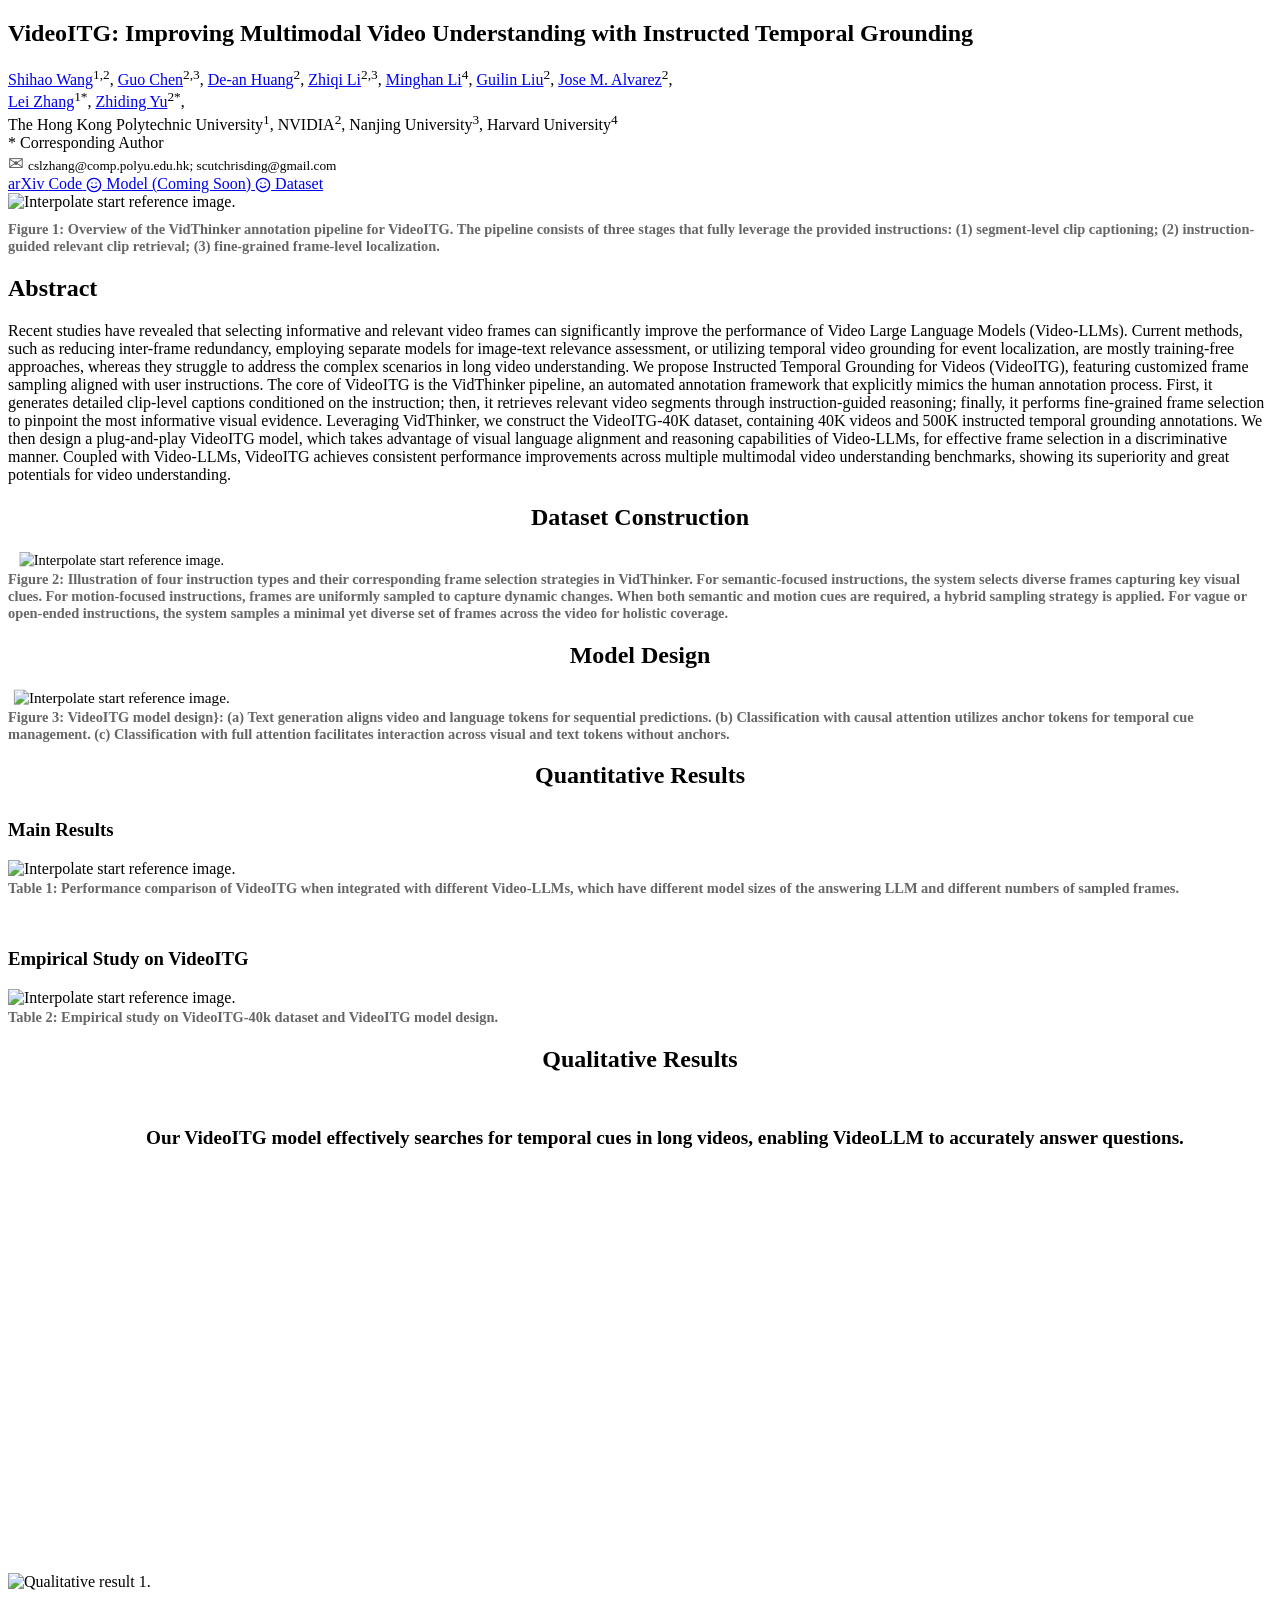
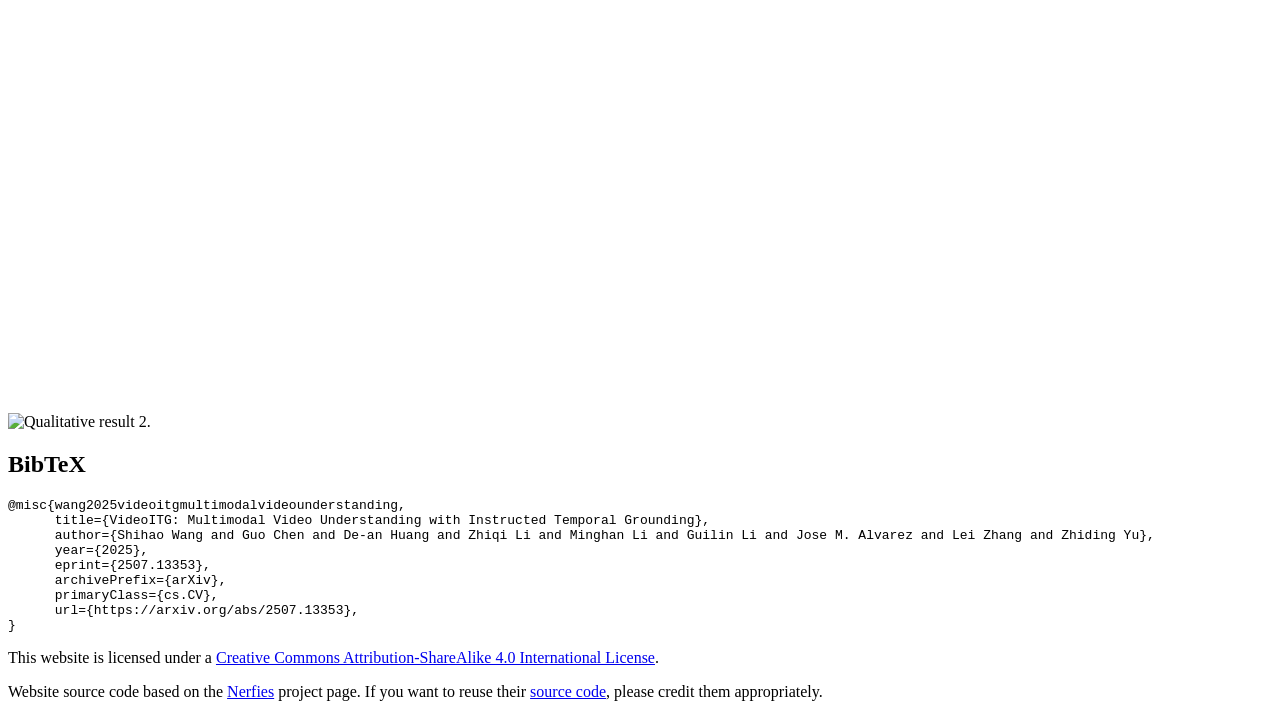
==== commit 016a9c52: "link" ====
--- a/index.html
+++ b/index.html
@@ -100,7 +100,7 @@
             <div class="publication-links">
               <!-- PDF Link. -->
               <span class="link-block">
-                <a href="https://arxiv.org/pdf/2408.15998"
+                <a href="https://arxiv.org/abs/2507.13353"
                    class="external-link button is-normal is-rounded is-dark">
                   <span class="icon">
                       <i class="ai ai-arxiv"></i>
@@ -313,13 +313,14 @@
 <section class="section" id="BibTeX">
   <div class="container is-max-desktop content">
     <h2 class="title">BibTeX</h2>
-    <pre><code>@article{wang2024videoitg,
-      title={VideoITG: Improving Multimodal Video Understanding with Instructed Temporal Grounding}, 
-      author={Shihao Wang and Guo Chen and De-an Huang and Zhiqi Li and Guilin Liu and Jose M. Alvarez and Lei Zhang and Zhiding Yu},
-      year={2024},
-      eprint={arXiv:2408.15998},
+    <pre><code>@misc{wang2025videoitgmultimodalvideounderstanding,
+      title={VideoITG: Multimodal Video Understanding with Instructed Temporal Grounding}, 
+      author={Shihao Wang and Guo Chen and De-an Huang and Zhiqi Li and Minghan Li and Guilin Li and Jose M. Alvarez and Lei Zhang and Zhiding Yu},
+      year={2025},
+      eprint={2507.13353},
       archivePrefix={arXiv},
-      primaryClass={cs.CV}
+      primaryClass={cs.CV},
+      url={https://arxiv.org/abs/2507.13353}, 
 }</code></pre>
   </div>
 </section>
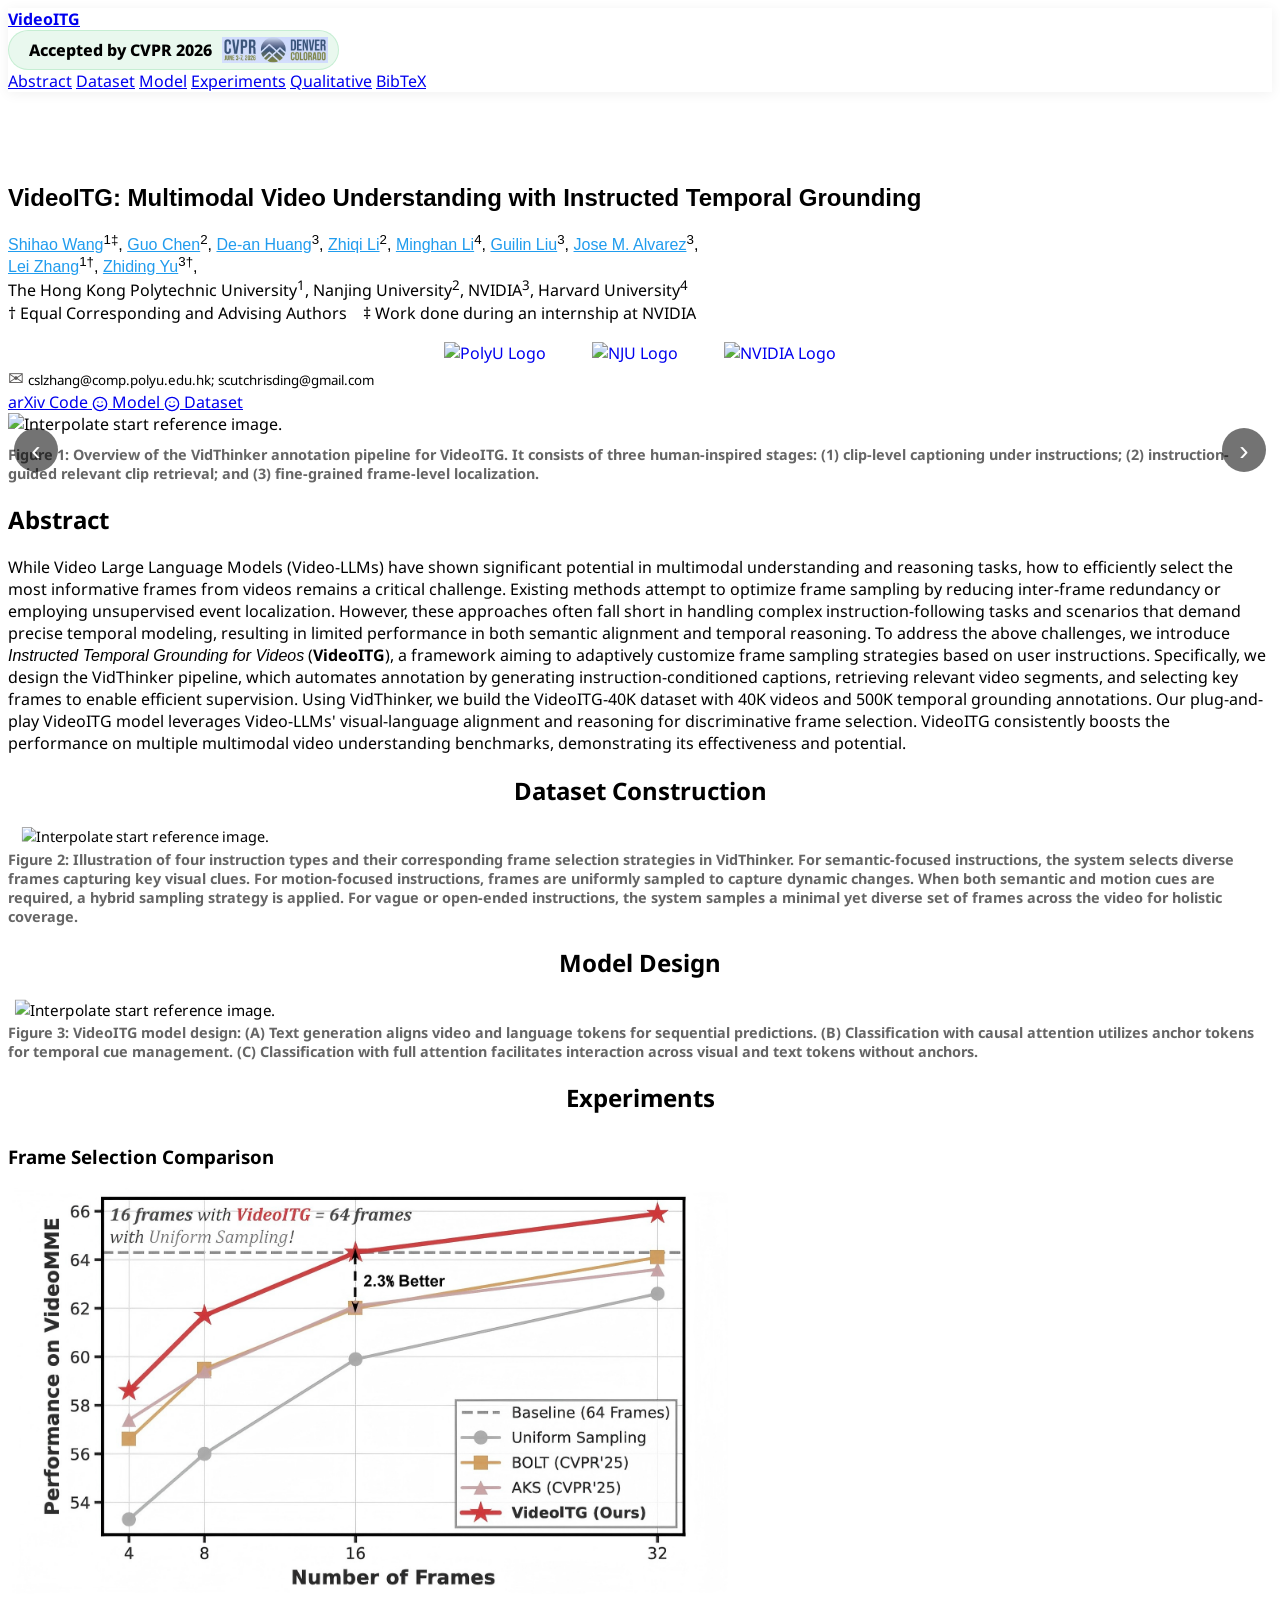
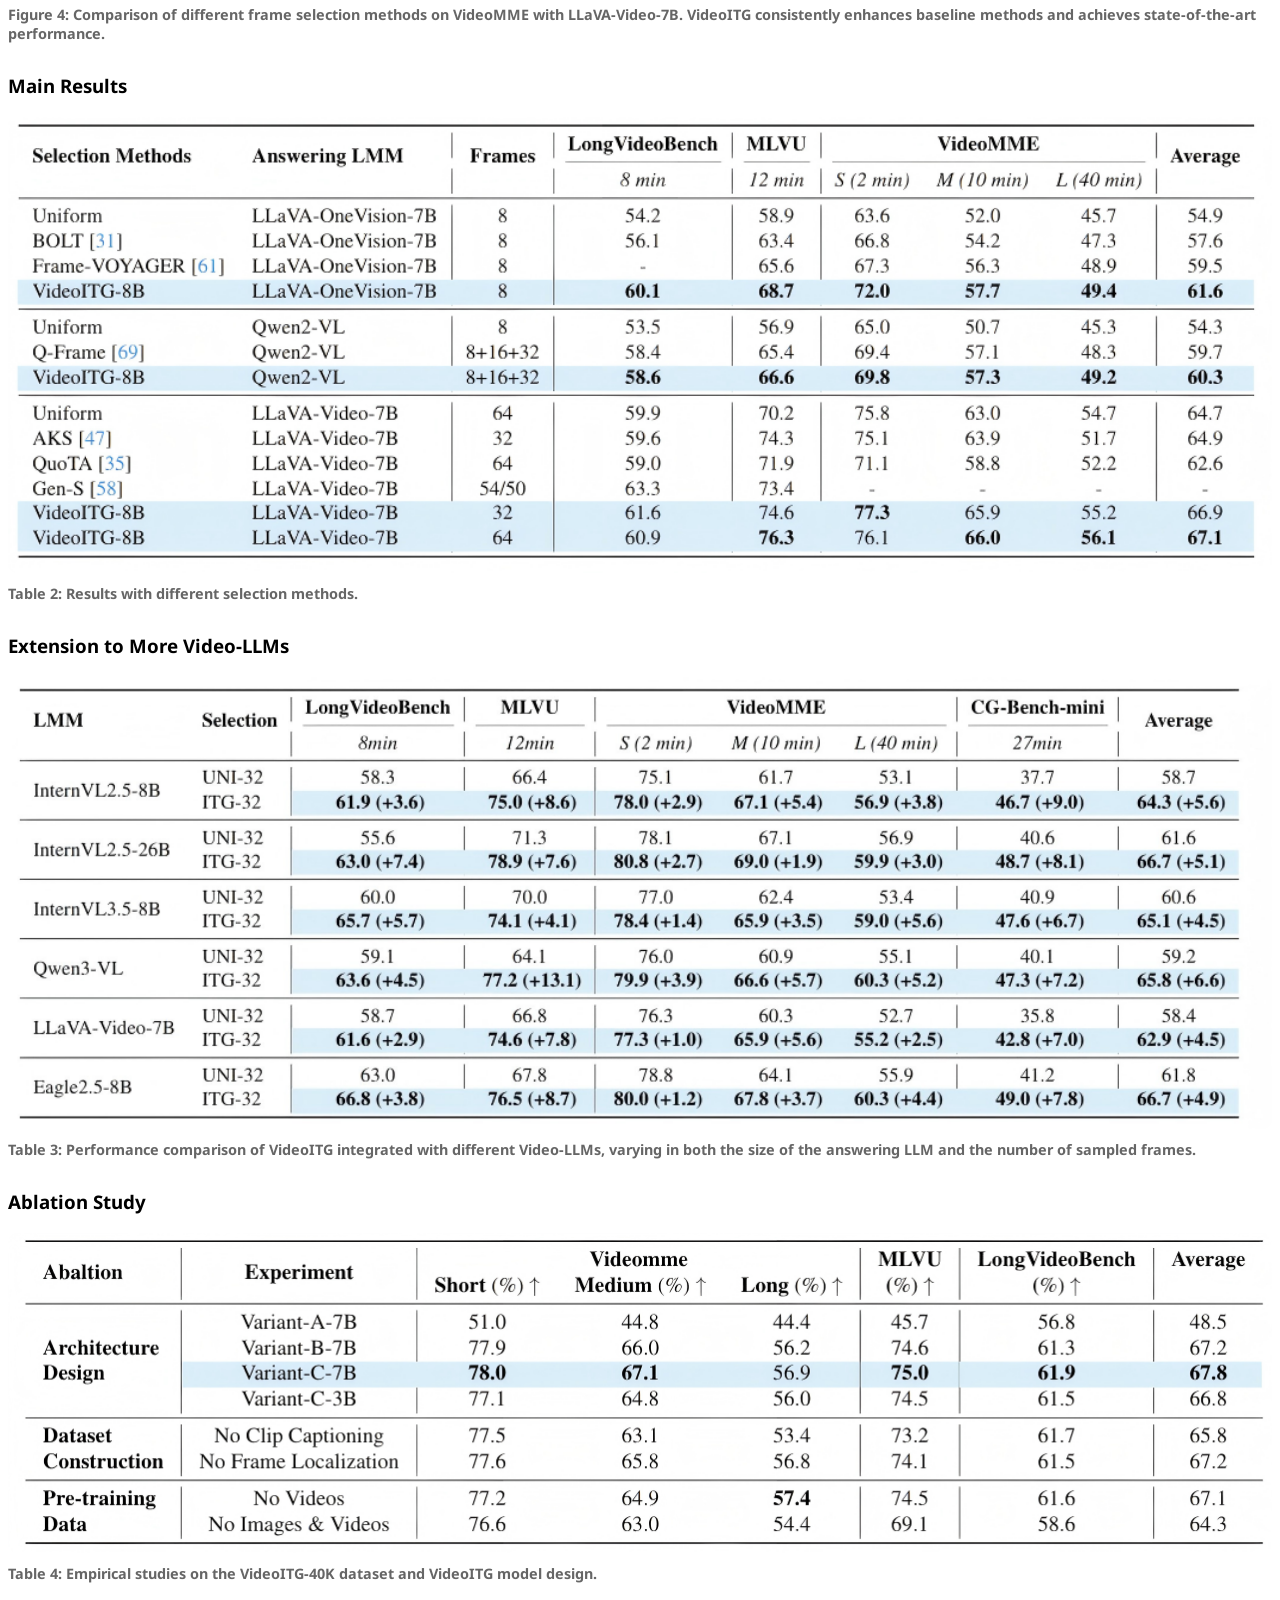
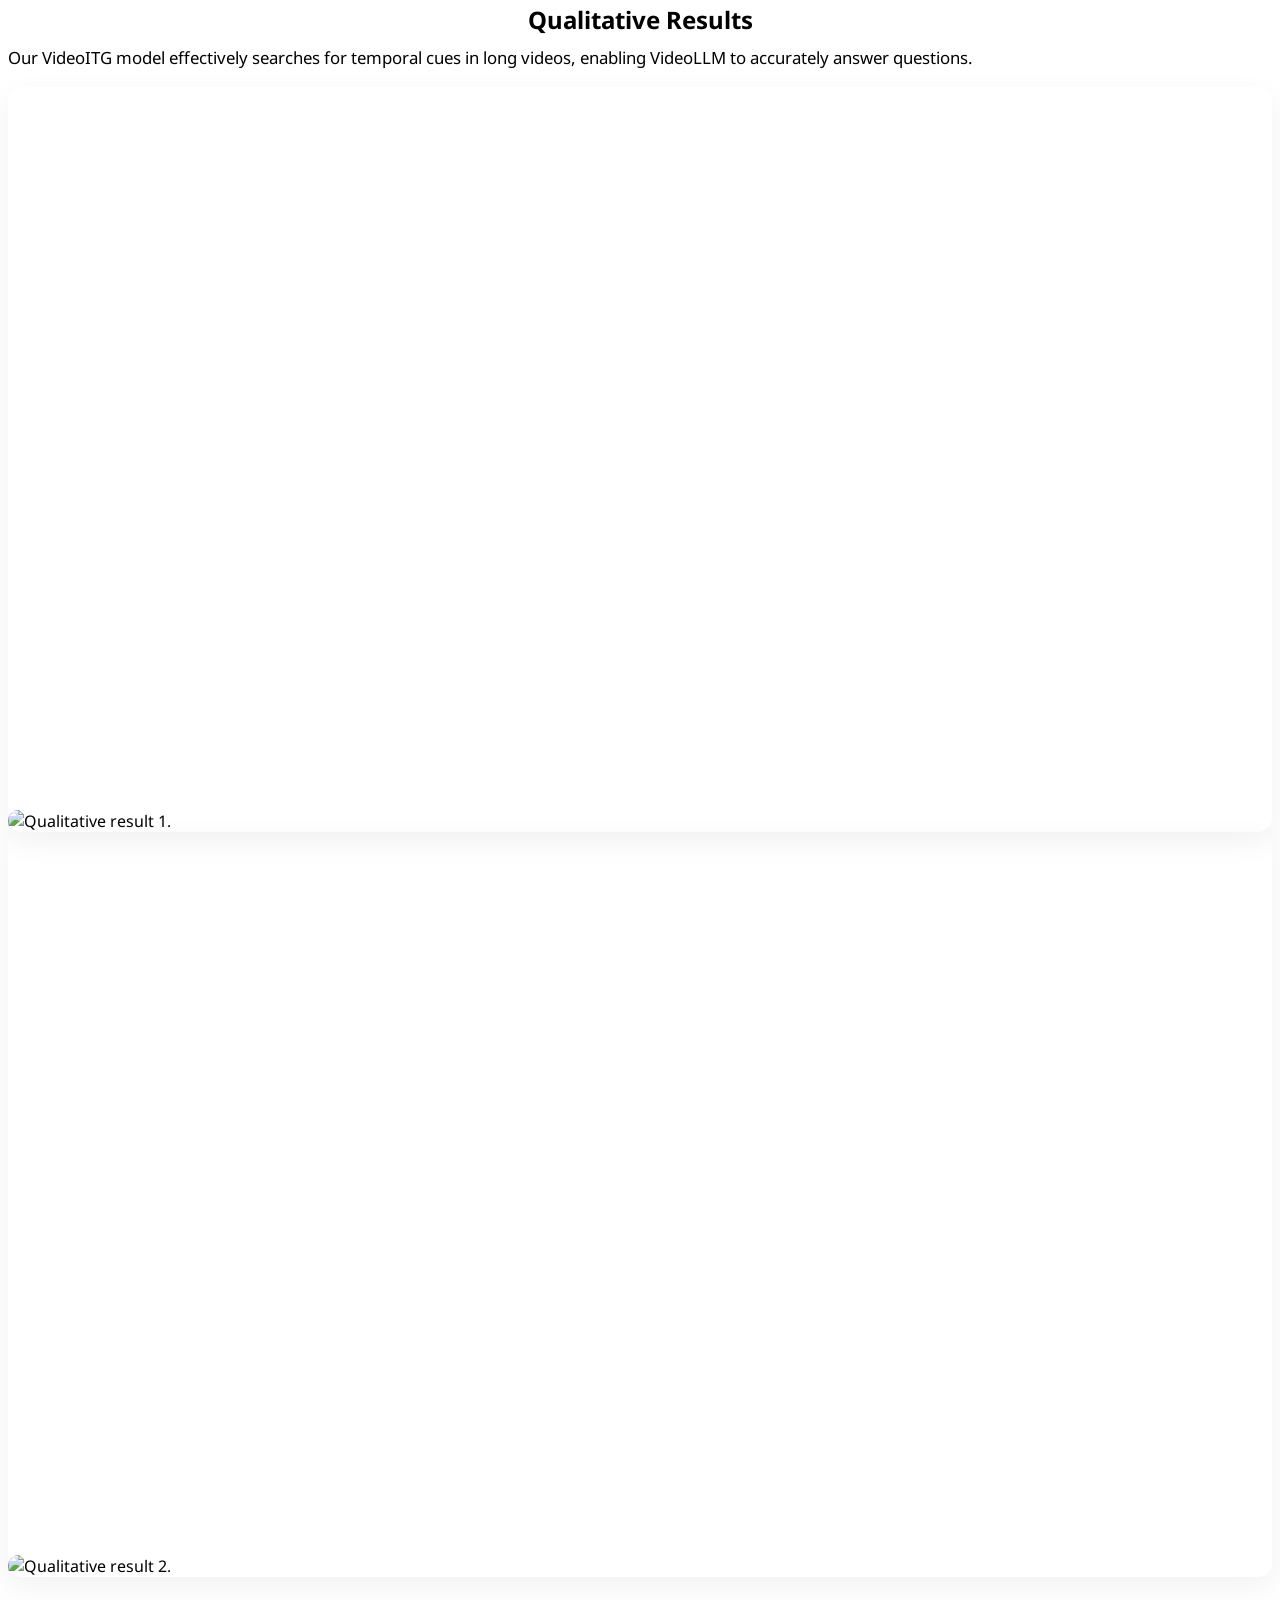
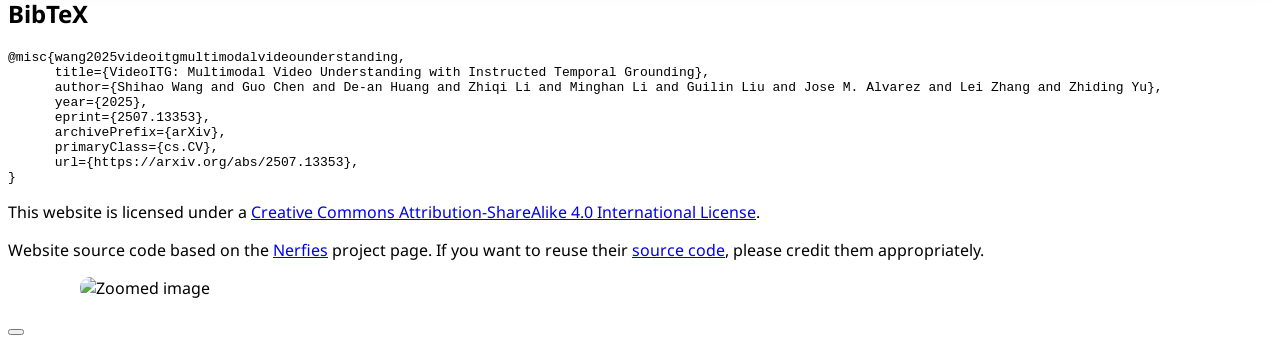
==== commit ea8d3131: "cvpr" ====
--- a/index.html
+++ b/index.html
@@ -3,7 +3,7 @@
 <head>
   <meta charset="utf-8">
   <meta name="viewport" content="width=device-width, initial-scale=1">
-  <title>VideoITG: Improving Multimodal Video Understanding with Instructed Temporal Grounding</title>
+  <title>VideoITG: Multimodal Video Understanding with Instructed Temporal Grounding</title>
 
   <!-- Global site tag (gtag.js) - Google Analytics -->
   <script async src="https://www.googletagmanager.com/gtag/js?id=G-PYVRSFMDRL"></script>
@@ -38,57 +38,111 @@
 </head>
 <body>
 
-
-<section class="hero">
+<nav class="navbar is-spaced is-fixed-top" role="navigation" aria-label="main navigation">
+  <div class="container is-max-desktop">
+    <div class="navbar-brand">
+      <a class="navbar-item" href="#top" style="font-weight: 700;">
+        VideoITG
+      </a>
+      <a role="button" class="navbar-burger" aria-label="menu" aria-expanded="false" data-target="navbarBasic">
+        <span aria-hidden="true"></span>
+        <span aria-hidden="true"></span>
+        <span aria-hidden="true"></span>
+      </a>
+    </div>
+
+    <div id="navbarBasic" class="navbar-menu">
+      <div class="navbar-start" style="flex-grow: 1; justify-content: center;">
+        <div class="navbar-item">
+          <div class="cvpr-navbar-badge">
+            <span class="icon" aria-hidden="true">
+              <i class="fas fa-award"></i>
+            </span>
+            <span class="cvpr-navbar-text">Accepted by CVPR 2026</span>
+            <img src="./static/images/CVPR.png" alt="CVPR 2026 Logo" class="cvpr-navbar-logo">
+          </div>
+        </div>
+      </div>
+      <div class="navbar-end">
+        <a class="navbar-item" href="#Abstract">Abstract</a>
+        <a class="navbar-item" href="#Dataset">Dataset</a>
+        <a class="navbar-item" href="#Model">Model</a>
+        <a class="navbar-item" href="#Experiments">Experiments</a>
+        <a class="navbar-item" href="#Qualitative">Qualitative</a>
+        <a class="navbar-item" href="#BibTeX">BibTeX</a>
+      </div>
+    </div>
+  </div>
+</nav>
+
+<a id="top"></a>
+
+
+<section class="hero" style="padding-top: 4.5rem;">
   <div class="hero-body">
     <div class="container is-max-desktop">
       <div class="columns is-centered">
         <div class="column has-text-centered">
-          <h1 class="title is-1 publication-title">VideoITG: Improving Multimodal Video Understanding with Instructed Temporal Grounding</h1>
+          <h1 class="title is-1 publication-title">VideoITG: Multimodal Video Understanding with Instructed Temporal Grounding</h1>
           <!-- <div class="is-size-3 publication-authors">
             UnderReview
           </div> -->
           <!-- <div style="color: red; font-size: 24px; font-weight: bold;">CVPR 2025</div> 添加的红色字体行 -->
           <div class="is-size-5 publication-authors">
             <span class="author-block">
-              <a href="https://scholar.google.com.hk/citations?hl=zh-CN&user=7TWugs4AAAAJ">Shihao Wang</a><sup>1,2</sup>,
-            </span>
-            <span class="author-block">
-              <a href="https://scholar.google.com.hk/citations?user=lRj3moAAAAAJ&hl=zh-CN&oi=sra">Guo Chen</a><sup>2,3</sup>,
-            </span>
-            <span class="author-block">
-              <a href="https://scholar.google.com.hk/citations?user=HEY3UzgAAAAJ&hl=zh-CN&oi=ao">De-an Huang</a><sup>2</sup>,
-            </span>
-            <span class="author-block">
-              <a href="https://scholar.google.com.hk/citations?user=H2fJLqEAAAAJ&hl=zh-CN&oi=sra">Zhiqi Li</a><sup>2,3</sup>,
+              <a href="https://scholar.google.com.hk/citations?hl=zh-CN&user=7TWugs4AAAAJ">Shihao Wang</a><sup>1‡</sup>,
+            </span>
+            <span class="author-block">
+              <a href="https://scholar.google.com.hk/citations?user=lRj3moAAAAAJ&hl=zh-CN&oi=sra">Guo Chen</a><sup>2</sup>,
+            </span>
+            <span class="author-block">
+              <a href="https://scholar.google.com.hk/citations?user=HEY3UzgAAAAJ&hl=zh-CN&oi=ao">De-an Huang</a><sup>3</sup>,
+            </span>
+            <span class="author-block">
+              <a href="https://scholar.google.com.hk/citations?user=H2fJLqEAAAAJ&hl=zh-CN&oi=sra">Zhiqi Li</a><sup>2</sup>,
             </span>
             <span class="author-block">
               <a href="https://scholar.google.com/citations?user=LhdBgMAAAAAJ&hl=zh-CN&oi=ao">Minghan Li</a><sup>4</sup>,
             </span>
             <span class="author-block">
-              <a href="https://scholar.google.com.hk/citations?user=zOQj6-gAAAAJ&hl=zh-CN&oi=ao">Guilin Liu</a><sup>2</sup>,
-            </span>
-            <span class="author-block">
-              <a href="https://scholar.google.com/citations?user=Oyx-_UIAAAAJ&hl=en">Jose M. Alvarez</a><sup>2</sup>,
+              <a href="https://scholar.google.com.hk/citations?user=zOQj6-gAAAAJ&hl=zh-CN&oi=ao">Guilin Liu</a><sup>3</sup>,
+            </span>
+            <span class="author-block">
+              <a href="https://scholar.google.com/citations?user=Oyx-_UIAAAAJ&hl=en">Jose M. Alvarez</a><sup>3</sup>,
             </span>
           </div>
           <div class="is-size-5 publication-authors">
             <span class="author-block">
-              <a href="https://scholar.google.com.hk/citations?user=tAK5l1IAAAAJ&hl=zh-CN&oi=ao">Lei Zhang</a><sup>1*</sup>,
-            </span>
-            <span class="author-block">
-              <a href="https://scholar.google.com.hk/citations?user=1VI_oYUAAAAJ&hl=zh-CN&oi=ao">Zhiding Yu</a><sup>2*</sup>,
+              <a href="https://scholar.google.com.hk/citations?user=tAK5l1IAAAAJ&hl=zh-CN&oi=ao">Lei Zhang</a><sup>1†</sup>,
+            </span>
+            <span class="author-block">
+              <a href="https://scholar.google.com.hk/citations?user=1VI_oYUAAAAJ&hl=zh-CN&oi=ao">Zhiding Yu</a><sup>3†</sup>,
             </span>
           </div>
 
           <div class="organization">
-            <span class="author-block">The Hong Kong Polytechnic University<sup>1</sup>, NVIDIA<sup>2</sup>, Nanjing University<sup>3</sup>, Harvard University<sup>4</sup></span>
-            <!-- <span class="author-block"><sup>2</sup>Google Research</span> -->
+            <span class="author-block">The Hong Kong Polytechnic University<sup>1</sup>, Nanjing University<sup>2</sup>, NVIDIA<sup>3</sup>, Harvard University<sup>4</sup></span>
           </div>
 
           <div class="Equal Corresponding">
-            <span class="author-block">* Corresponding Author</span>
-            <!-- <span class="author-block"><sup>2</sup>Google Research</span> -->
+            <span class="author-block">† Equal Corresponding and Advising Authors &nbsp;&nbsp; ‡ Work done during an internship at NVIDIA</span>
+          </div>
+          <div class="logo" style="padding-top: 18px; padding-bottom: 0px;">
+            <div style="display: inline-block; margin: 0 14px;">
+              <a href="https://www.polyu.edu.hk/" style="text-decoration: none; font-size: 16px;">
+                <img src="https://www.polyu.edu.hk/assets/img/main-logo-3x.png" alt="PolyU Logo" style="width: auto; height: 38px;">
+              </a>
+            </div>
+            <div style="display: inline-block; margin: 0 14px;">
+              <a href="https://www.nju.edu.cn/index.htm" style="text-decoration: none; font-size: 16px;">
+                <img src="https://www.nju.edu.cn/__local/F/7A/1D/91723945F34FAA0A9C67700CF8F_13B47AE2_E3A7.png" alt="NJU Logo" style="width: auto; height: 40px;">
+              </a>
+            </div>
+            <div style="display: inline-block; margin: 0 14px;">
+              <a href="https://www.nvidia.com/" style="text-decoration: none; font-size: 16px;">
+                <img src="https://nv-tlabs.github.io/3DStyleNet/assets/nvidia.svg" alt="NVIDIA Logo" style="width: auto; height: 30px;">
+              </a>
+            </div>
           </div>
 	<div class="Email info">
 	  <span style="font-size: 1.2em; color: #5e5c5b;">&#9993;</span>
@@ -129,7 +183,7 @@
                       <line x1="15" y1="9" x2="15.01" y2="9"/>
                     </svg>
                   </span>
-                  <span>Model (Coming Soon)</span>
+                  <span>Model</span>
                 </a>
               </span>
               <span class="link-block">
@@ -155,17 +209,19 @@
 </section>
 
 
-<section class="section">
+<section class="section" id="Abstract">
     <div class="container is-max-desktop">
       <!-- Abstract. -->
       <div class="columns is-centered">
               <div class="column has-text-centered">
                   <img src="./static/images/intro.png"
-                       class="interpolation-image"
+                       class="interpolation-image zoomable"
+                       data-zoom-group="overview"
+                       data-zoom-caption="Figure 1: Overview of the VidThinker annotation pipeline for VideoITG."
                        alt="Interpolate start reference image."
                        style="width: 80%; height: auto;"/>
                   <p class="has-text-centered" style="margin-top: 10px; font-size: 0.9em; color: #666;">
-                  <b>Figure 1: Overview of the VidThinker annotation pipeline for VideoITG. The pipeline consists of three stages that fully leverage the provided instructions: (1) segment-level clip captioning; (2) instruction-guided relevant clip retrieval; (3) fine-grained frame-level localization. </b> 
+                  <b>Figure 1: Overview of the VidThinker annotation pipeline for VideoITG. It consists of three human-inspired stages: (1) clip-level captioning under instructions; (2) instruction-guided relevant clip retrieval; and (3) fine-grained frame-level localization.</b>
                   </p>
               </div>
       </div>
@@ -174,7 +230,7 @@
           <h2 class="title is-3">Abstract</h2>
           <div class="content has-text-justified">
             <p>
-              Recent studies have revealed that selecting informative and relevant video frames can significantly improve the performance of Video Large Language Models (Video-LLMs). Current methods, such as reducing inter-frame redundancy, employing separate models for image-text relevance assessment, or utilizing temporal video grounding for event localization, are mostly training-free approaches, whereas they struggle to address the complex scenarios in long video understanding. We propose Instructed Temporal Grounding for Videos (VideoITG), featuring customized frame sampling aligned with user instructions. The core of VideoITG is the VidThinker pipeline, an automated annotation framework that explicitly mimics the human annotation process. First, it generates detailed clip-level captions conditioned on the instruction; then, it retrieves relevant video segments through instruction-guided reasoning; finally, it performs fine-grained frame selection to pinpoint the most informative visual evidence. Leveraging VidThinker, we construct the VideoITG-40K dataset, containing 40K videos and 500K instructed temporal grounding annotations. We then design a plug-and-play VideoITG model, which takes advantage of visual language alignment and reasoning capabilities of Video-LLMs, for effective frame selection in a discriminative manner. Coupled with Video-LLMs, VideoITG achieves consistent performance improvements across multiple multimodal video understanding benchmarks, showing its superiority and great potentials for video understanding.
+              While Video Large Language Models (Video-LLMs) have shown significant potential in multimodal understanding and reasoning tasks, how to efficiently select the most informative frames from videos remains a critical challenge. Existing methods attempt to optimize frame sampling by reducing inter-frame redundancy or employing unsupervised event localization. However, these approaches often fall short in handling complex instruction-following tasks and scenarios that demand precise temporal modeling, resulting in limited performance in both semantic alignment and temporal reasoning. To address the above challenges, we introduce <i>Instructed Temporal Grounding for Videos</i> (<b>VideoITG</b>), a framework aiming to adaptively customize frame sampling strategies based on user instructions. Specifically, we design the VidThinker pipeline, which automates annotation by generating instruction-conditioned captions, retrieving relevant video segments, and selecting key frames to enable efficient supervision. Using VidThinker, we build the VideoITG-40K dataset with 40K videos and 500K temporal grounding annotations. Our plug-and-play VideoITG model leverages Video-LLMs' visual-language alignment and reasoning for discriminative frame selection. VideoITG consistently boosts the performance on multiple multimodal video understanding benchmarks, demonstrating its effectiveness and potential.
             </p>
           </div>
         </div>
@@ -185,7 +241,7 @@
   </section>
 
   
-<section class="section">
+<section class="section" id="Dataset">
     <div class="container is-max-desktop">
   
   <!-- Quantitative Results. -->
@@ -194,7 +250,9 @@
           <center><h2 class="title is-3">Dataset Construction</h2></center>
           <div class="column is-center has-text-centered">
               <img src="./static/images/dataset.png"
-                   class="interpolation-image"
+                   class="interpolation-image zoomable"
+                   data-zoom-group="overview"
+                   data-zoom-caption="Figure 2: Illustration of four instruction types and their corresponding frame selection strategies in VidThinker."
                    alt="Interpolate start reference image."
                    style="transform: scale(0.9);"/>
               <p class="has-text-centered" style="margin-top: 2px; font-size: 0.9em; color: #666;">
@@ -210,7 +268,7 @@
 
 
 
-  <section class="section">
+  <section class="section" id="Model">
     <div class="container is-max-desktop">
   
   <!-- Quantitative Results. -->
@@ -219,11 +277,13 @@
           <center><h2 class="title is-3">Model Design</h2></center>
           <div class="column is-center has-text-centered">
               <img src="./static/images/method.png"
-                   class="interpolation-image"
+                   class="interpolation-image zoomable"
+                   data-zoom-group="overview"
+                   data-zoom-caption="Figure 3: VideoITG model design."
                    alt="Interpolate start reference image."
                    style="transform: scale(0.95);"/>
               <p class="has-text-centered" style="margin-top: 2px; font-size: 0.9em; color: #666;">
-                <b>Figure 3: VideoITG model design}: (a) Text generation aligns video and language tokens for sequential predictions. (b) Classification with causal attention utilizes anchor tokens for temporal cue management. (c) Classification with full attention facilitates interaction across visual and text tokens without anchors.</b>
+                <b>Figure 3: VideoITG model design: (A) Text generation aligns video and language tokens for sequential predictions. (B) Classification with causal attention utilizes anchor tokens for temporal cue management. (C) Classification with full attention facilitates interaction across visual and text tokens without anchors.</b>
               </p>
           </div>
           <!--/ Interpolating. -->
@@ -234,74 +294,117 @@
   </section>
 
 
-  <section class="section">
-    <div class="container is-max-desktop">
-  
-  <!-- Quantitative Results. -->
+  <section class="section" id="Experiments">
+    <div class="container is-max-desktop">
       <div class="columns is-centered">
         <div class="column is-full-width">
-          <center><h2 class="title is-3">Quantitative Results</h2></center>
-  
-          <!-- Interpolating. -->
+          <center><h2 class="title is-3">Experiments</h2></center>
+
+          <h3 class="title is-4" style="margin-top: 30px;">Frame Selection Comparison</h3>
+          <div class="content has-text-centered">
+            <img src="./static/images/acc_speed.png"
+                 class="interpolation-image zoomable"
+                 data-zoom-group="experiments"
+                 data-zoom-caption="Figure 4: Comparison of different frame selection methods on VideoMME with LLaVA-Video-7B."
+                 alt="Comparison of different frame selection methods on VideoMME."
+                 style="max-width: 720px; width: 100%; height: auto;"/>
+            <p class="has-text-centered" style="margin-top: 6px; font-size: 0.9em; color: #666;">
+              <b>Figure 4: Comparison of different frame selection methods on VideoMME with LLaVA-Video-7B. VideoITG consistently enhances baseline methods and achieves state-of-the-art performance.</b>
+            </p>
+          </div>
+
           <h3 class="title is-4" style="margin-top: 30px;">Main Results</h3>
-          <div class="content has-text-justified">
-          </div>
-          <div class="column is-center has-text-centered">
-              <img src="./static/images/exp1.png"
-                   class="interpolation-image"
-                   alt="Interpolate start reference image."/>
-                   <p class="has-text-centered" style="margin-top: 2px; font-size: 0.9em; color: #666;">
-                    <b>Table 1: Performance comparison of VideoITG when integrated with different Video-LLMs, which have different model sizes of the answering LLM and different numbers of sampled frames.</b>
-                  </p>                   
-          </div>
-  
-  
-          <br/>
-          <!--/ Interpolating. -->
-  
-          <!-- Re-rendering. -->
-          <h3 class="title is-4">Empirical Study on VideoITG</h3>
-          <div class="content has-text-justified">
-          </div>
-          <div class="columns is-centered">
-            <div class="column is-center has-text-centered">
-                <img src="./static/images/exp2.png"
-                     class="interpolation-image"
-                     alt="Interpolate start reference image."/>
-                     <p class="has-text-centered" style="margin-top: 2px; font-size: 0.9em; color: #666;">
-                      <b>Table 2: Empirical study on VideoITG-40k dataset and VideoITG model design.</b>
-                    </p>         
-            </div>
-          </div>
-        </div>
-      </div>
-  
+          <div class="content has-text-centered">
+            <img src="./static/images/exp1.png"
+                 class="interpolation-image zoomable"
+                 data-zoom-group="experiments"
+                 data-zoom-caption="Table 2: Results with different selection methods."
+                 alt="Results with different selection methods."
+                 style="width: 100%; height: auto;"/>
+            <p class="has-text-centered" style="margin-top: 6px; font-size: 0.9em; color: #666;">
+              <b>Table 2: Results with different selection methods.</b>
+            </p>
+          </div>
+
+          <h3 class="title is-4" style="margin-top: 30px;">Extension to More Video-LLMs</h3>
+          <div class="content has-text-centered">
+            <img src="./static/images/exp2.png"
+                 class="interpolation-image zoomable"
+                 data-zoom-group="experiments"
+                 data-zoom-caption="Table 3: Performance comparison of VideoITG integrated with different Video-LLMs."
+                 alt="VideoITG integrated with different Video-LLMs."
+                 style="width: 100%; height: auto;"/>
+            <p class="has-text-centered" style="margin-top: 6px; font-size: 0.9em; color: #666;">
+              <b>Table 3: Performance comparison of VideoITG integrated with different Video-LLMs, varying in both the size of the answering LLM and the number of sampled frames.</b>
+            </p>
+          </div>
+
+          <h3 class="title is-4" style="margin-top: 30px;">Ablation Study</h3>
+          <div class="content has-text-centered">
+            <img src="./static/images/ablation.png"
+                 class="interpolation-image zoomable"
+                 data-zoom-group="experiments"
+                 data-zoom-caption="Table 4: Empirical studies on the VideoITG-40K dataset and VideoITG model design."
+                 alt="Empirical studies on the VideoITG-40K dataset and VideoITG model design."
+                 style="width: 100%; height: auto;"/>
+            <p class="has-text-centered" style="margin-top: 6px; font-size: 0.9em; color: #666;">
+              <b>Table 4: Empirical studies on the VideoITG-40K dataset and VideoITG model design.</b>
+            </p>
+          </div>
+        </div>
+      </div>
     </div>
   </section>
 
 
-  <section class="section">
-    <div class="container is-max-desktop">
-      <center><h2 class="title is-3">Qualitative Results</h2></center><br>
-      <h2 class="caption" style="text-align: center; margin-bottom: 20px; font-size: 1.2em; font-weight: bold; margin-left: 50px;">
+  <section class="section" id="Qualitative">
+    <div class="container is-max-desktop">
+      <center><h2 class="title is-3">Qualitative Results</h2></center>
+      <p class="has-text-centered" style="margin-top: -10px; margin-bottom: 18px; font-size: 1.05em;">
         Our VideoITG model effectively searches for temporal cues in long videos, enabling VideoLLM to accurately answer questions.
-      </h2>
-      <div class="content has-text-justified" style="margin-left: 150px;"> <!-- 将右边距增加到100px -->
-          <iframe width="700" height="400" src="https://www.youtube.com/embed/E83XxGvEPtI" frameborder="0" allow="autoplay; encrypted-media" allowfullscreen></iframe>
-        </div>
-        <div class="content has-text-centered">
-          <img src="./static/images/example1.png"
-               class="interpolation-image"
-               alt="Qualitative result 1."/>
-        </div>
-        <br/>
-        <div class="content has-text-justified" style="margin-left: 150px;"> <!-- 将右边距增加到100px -->
-          <iframe width="700" height="400" src="https://www.youtube.com/embed/6DAFkaGUiT4" frameborder="0" allow="autoplay; encrypted-media" allowfullscreen></iframe>
-        </div>
-        <div class="content has-text-centered">
-          <img src="./static/images/example2.png"
-               class="interpolation-image"
-               alt="Qualitative result 2."/>
+      </p>
+
+      <div class="columns is-centered is-multiline">
+        <div class="column is-12-tablet is-6-desktop">
+          <div class="box">
+            <div class="video" style="position: relative; padding-bottom: 56.25%; height: 0; overflow: hidden;">
+              <iframe src="https://www.youtube.com/embed/E83XxGvEPtI"
+                      title="Qualitative example 1"
+                      style="position: absolute; top: 0; left: 0; width: 100%; height: 100%;"
+                      frameborder="0"
+                      allow="autoplay; encrypted-media"
+                      allowfullscreen></iframe>
+            </div>
+            <div class="content has-text-centered" style="margin-top: 12px;">
+              <img src="./static/images/example1.png"
+                   class="interpolation-image zoomable"
+                   data-zoom-group="qualitative"
+                   data-zoom-caption="Qualitative example 1 (Uni vs Ours)."
+                   alt="Qualitative result 1."
+                   style="width: 100%; height: auto;"/>
+            </div>
+          </div>
+        </div>
+
+        <div class="column is-12-tablet is-6-desktop">
+          <div class="box">
+            <div class="video" style="position: relative; padding-bottom: 56.25%; height: 0; overflow: hidden;">
+              <iframe src="https://www.youtube.com/embed/6DAFkaGUiT4"
+                      title="Qualitative example 2"
+                      style="position: absolute; top: 0; left: 0; width: 100%; height: 100%;"
+                      frameborder="0"
+                      allow="autoplay; encrypted-media"
+                      allowfullscreen></iframe>
+            </div>
+            <div class="content has-text-centered" style="margin-top: 12px;">
+              <img src="./static/images/example2.png"
+                   class="interpolation-image zoomable"
+                   data-zoom-group="qualitative"
+                   data-zoom-caption="Qualitative example 2 (Uni vs Ours)."
+                   alt="Qualitative result 2."
+                   style="width: 100%; height: auto;"/>
+            </div>
+          </div>
         </div>
       </div>
     </div>
@@ -315,7 +418,7 @@
     <h2 class="title">BibTeX</h2>
     <pre><code>@misc{wang2025videoitgmultimodalvideounderstanding,
       title={VideoITG: Multimodal Video Understanding with Instructed Temporal Grounding}, 
-      author={Shihao Wang and Guo Chen and De-an Huang and Zhiqi Li and Minghan Li and Guilin Li and Jose M. Alvarez and Lei Zhang and Zhiding Yu},
+      author={Shihao Wang and Guo Chen and De-an Huang and Zhiqi Li and Minghan Li and Guilin Liu and Jose M. Alvarez and Lei Zhang and Zhiding Yu},
       year={2025},
       eprint={2507.13353},
       archivePrefix={arXiv},
@@ -345,21 +448,41 @@
 </div>
 </footer>
 
+<button class="back-to-top button is-dark is-rounded" id="backToTop" aria-label="Back to top">
+  <span class="icon"><i class="fas fa-arrow-up"></i></span>
+</button>
+
+<div class="modal" id="imageModal" aria-hidden="true">
+  <div class="modal-background" data-modal-close></div>
+  <div class="modal-content image-modal-content">
+    <figure class="image">
+      <img id="imageModalImg" alt="Zoomed image"/>
+    </figure>
+    <p class="has-text-centered image-modal-caption" id="imageModalCaption"></p>
+  </div>
+  <button class="modal-close is-large" aria-label="close" data-modal-close></button>
+  <button class="image-modal-nav image-modal-prev" type="button" aria-label="Previous image">‹</button>
+  <button class="image-modal-nav image-modal-next" type="button" aria-label="Next image">›</button>
+</div>
+
 <script>
+      // Optional: auto play/pause a hero video when it exists.
       var videoContainer = document.getElementById('video-container');
       var video = document.getElementById('video');
 
-      var videoOffset = videoContainer.offsetTop;
-
-      window.addEventListener('scroll', function() {
-        var scrollPosition = window.scrollY || window.pageYOffset;
-
-        if (scrollPosition >= videoOffset) {
-          video.play();
-        } else {
-          video.pause();
-        }
-      });
+      if (videoContainer && video) {
+        var videoOffset = videoContainer.offsetTop;
+
+        window.addEventListener('scroll', function() {
+          var scrollPosition = window.scrollY || window.pageYOffset;
+
+          if (scrollPosition >= videoOffset) {
+            video.play();
+          } else {
+            video.pause();
+          }
+        });
+      }
     </script>
 
 </body>
--- a/static/css/index.css
+++ b/static/css/index.css
@@ -0,0 +1,322 @@
+body {
+  font-family: 'Noto Sans', sans-serif;
+}
+
+html {
+  scroll-behavior: smooth;
+}
+
+.navbar.is-fixed-top {
+  box-shadow: 0 2px 12px rgba(10, 10, 10, 0.06);
+  backdrop-filter: saturate(180%) blur(8px);
+  background: rgba(255, 255, 255, 0.96);
+}
+
+.cvpr-navbar-badge {
+  display: inline-flex;
+  align-items: center;
+  gap: 10px;
+  padding: 6px 10px;
+  border-radius: 999px;
+  background: rgba(72, 199, 116, 0.12);
+  border: 1px solid rgba(72, 199, 116, 0.22);
+}
+
+.cvpr-navbar-text {
+  font-weight: 800;
+  white-space: nowrap;
+}
+
+.cvpr-navbar-logo {
+  height: 26px;
+  width: auto;
+}
+
+@media (max-width: 1023px) {
+  .cvpr-navbar-badge {
+    width: 100%;
+    justify-content: center;
+  }
+}
+
+.zoomable {
+  cursor: zoom-in;
+  transition: transform 140ms ease, box-shadow 140ms ease;
+}
+
+.zoomable:hover {
+  transform: translateY(-1px);
+  box-shadow: 0 10px 25px rgba(10, 10, 10, 0.08);
+}
+
+.logo {
+  display: flex;
+  flex-wrap: wrap;
+  gap: 10px 18px;
+  align-items: center;
+  justify-content: center;
+}
+
+.accepted-badge {
+  display: flex;
+  flex-wrap: wrap;
+  gap: 8px 12px;
+  align-items: center;
+  justify-content: center;
+}
+
+.image-modal-content {
+  width: min(1200px, 94vw);
+  max-height: 86vh;
+  margin: 0 auto;
+}
+
+.image-modal-content img {
+  width: 100%;
+  height: auto;
+  max-height: 76vh;
+  object-fit: contain;
+  background: #fff;
+  border-radius: 10px;
+}
+
+.image-modal-caption {
+  margin-top: 10px;
+  font-size: 0.95rem;
+  color: rgba(255, 255, 255, 0.92);
+}
+
+.modal.is-active .image-modal-caption {
+  display: block;
+}
+
+.image-modal-nav {
+  position: fixed;
+  top: 50%;
+  transform: translateY(-50%);
+  z-index: 50;
+  width: 44px;
+  height: 44px;
+  border-radius: 999px;
+  border: 0;
+  background: rgba(0, 0, 0, 0.55);
+  color: #fff;
+  font-size: 28px;
+  line-height: 44px;
+  cursor: pointer;
+  user-select: none;
+}
+
+.image-modal-nav:hover {
+  background: rgba(0, 0, 0, 0.72);
+}
+
+.image-modal-prev {
+  left: 14px;
+}
+
+.image-modal-next {
+  right: 14px;
+}
+
+.back-to-top {
+  position: fixed;
+  right: 18px;
+  bottom: 18px;
+  z-index: 40;
+  opacity: 0;
+  pointer-events: none;
+  transition: opacity 160ms ease, transform 160ms ease;
+  transform: translateY(6px);
+}
+
+.back-to-top.is-visible {
+  opacity: 1;
+  pointer-events: auto;
+  transform: translateY(0);
+}
+
+.box {
+  border-radius: 14px;
+  box-shadow: 0 10px 30px rgba(10, 10, 10, 0.06);
+}
+
+.content img.interpolation-image {
+  border-radius: 10px;
+}
+
+.section {
+  scroll-margin-top: 5.25rem;
+}
+
+
+.footer .icon-link {
+    font-size: 25px;
+    color: #000;
+}
+
+.link-block a {
+    margin-top: 5px;
+    margin-bottom: 5px;
+}
+
+.dnerf {
+  font-variant: small-caps;
+}
+
+
+.teaser .hero-body {
+  padding-top: 0;
+  padding-bottom: 3rem;
+}
+
+.teaser {
+  font-family: 'Google Sans', sans-serif;
+}
+
+
+.publication-title {
+}
+
+.publication-banner {
+  max-height: parent;
+
+}
+
+.publication-banner video {
+  position: relative;
+  left: auto;
+  top: auto;
+  transform: none;
+  object-fit: fit;
+}
+
+.publication-header .hero-body {
+}
+
+.publication-title {
+    font-family: 'Google Sans', sans-serif;
+}
+
+.publication-authors {
+    font-family: 'Google Sans', sans-serif;
+}
+
+.publication-venue {
+    color: #555;
+    width: fit-content;
+    font-weight: bold;
+}
+
+.publication-awards {
+    color: #ff3860;
+    width: fit-content;
+    font-weight: bolder;
+}
+
+.publication-authors {
+}
+
+.publication-authors a {
+   color: hsl(204, 86%, 53%) !important;
+}
+
+.publication-authors a:hover {
+    text-decoration: underline;
+}
+
+.author-block {
+  display: inline-block;
+}
+
+.publication-banner img {
+}
+
+.publication-authors {
+  /*color: #4286f4;*/
+}
+
+.publication-video {
+    position: relative;
+    width: 100%;
+    height: 0;
+    padding-bottom: 56.25%;
+
+    overflow: hidden;
+    border-radius: 10px !important;
+}
+
+.publication-video iframe {
+    position: absolute;
+    top: 0;
+    left: 0;
+    width: 100%;
+    height: 100%;
+}
+
+.publication-body img {
+}
+
+.results-carousel {
+  overflow: hidden;
+}
+
+.results-carousel .item {
+  margin: 5px;
+  overflow: hidden;
+  border: 1px solid #bbb;
+  border-radius: 10px;
+  padding: 0;
+  font-size: 0;
+}
+
+.results-carousel video {
+  margin: 0;
+}
+
+
+.interpolation-panel {
+  background: #f5f5f5;
+  border-radius: 10px;
+}
+
+.interpolation-panel .interpolation-image {
+  width: 100%;
+  border-radius: 5px;
+}
+
+.interpolation-video-column {
+}
+
+.interpolation-panel .slider {
+  margin: 0 !important;
+}
+
+.interpolation-panel .slider {
+  margin: 0 !important;
+}
+
+#interpolation-image-wrapper {
+  width: 100%;
+}
+#interpolation-image-wrapper img {
+  border-radius: 5px;
+}
+
+
+
+.video-container {
+  display: flex;
+  flex-direction: column;
+  align-items: center;
+  justify-content: flex-start;
+  height: 100%;
+}
+
+.video-container p {
+  min-height: 5em; /* Adjust this value as needed */
+  display: flex;
+  align-items: center;
+  justify-content: center;
+  text-align: center;
+}
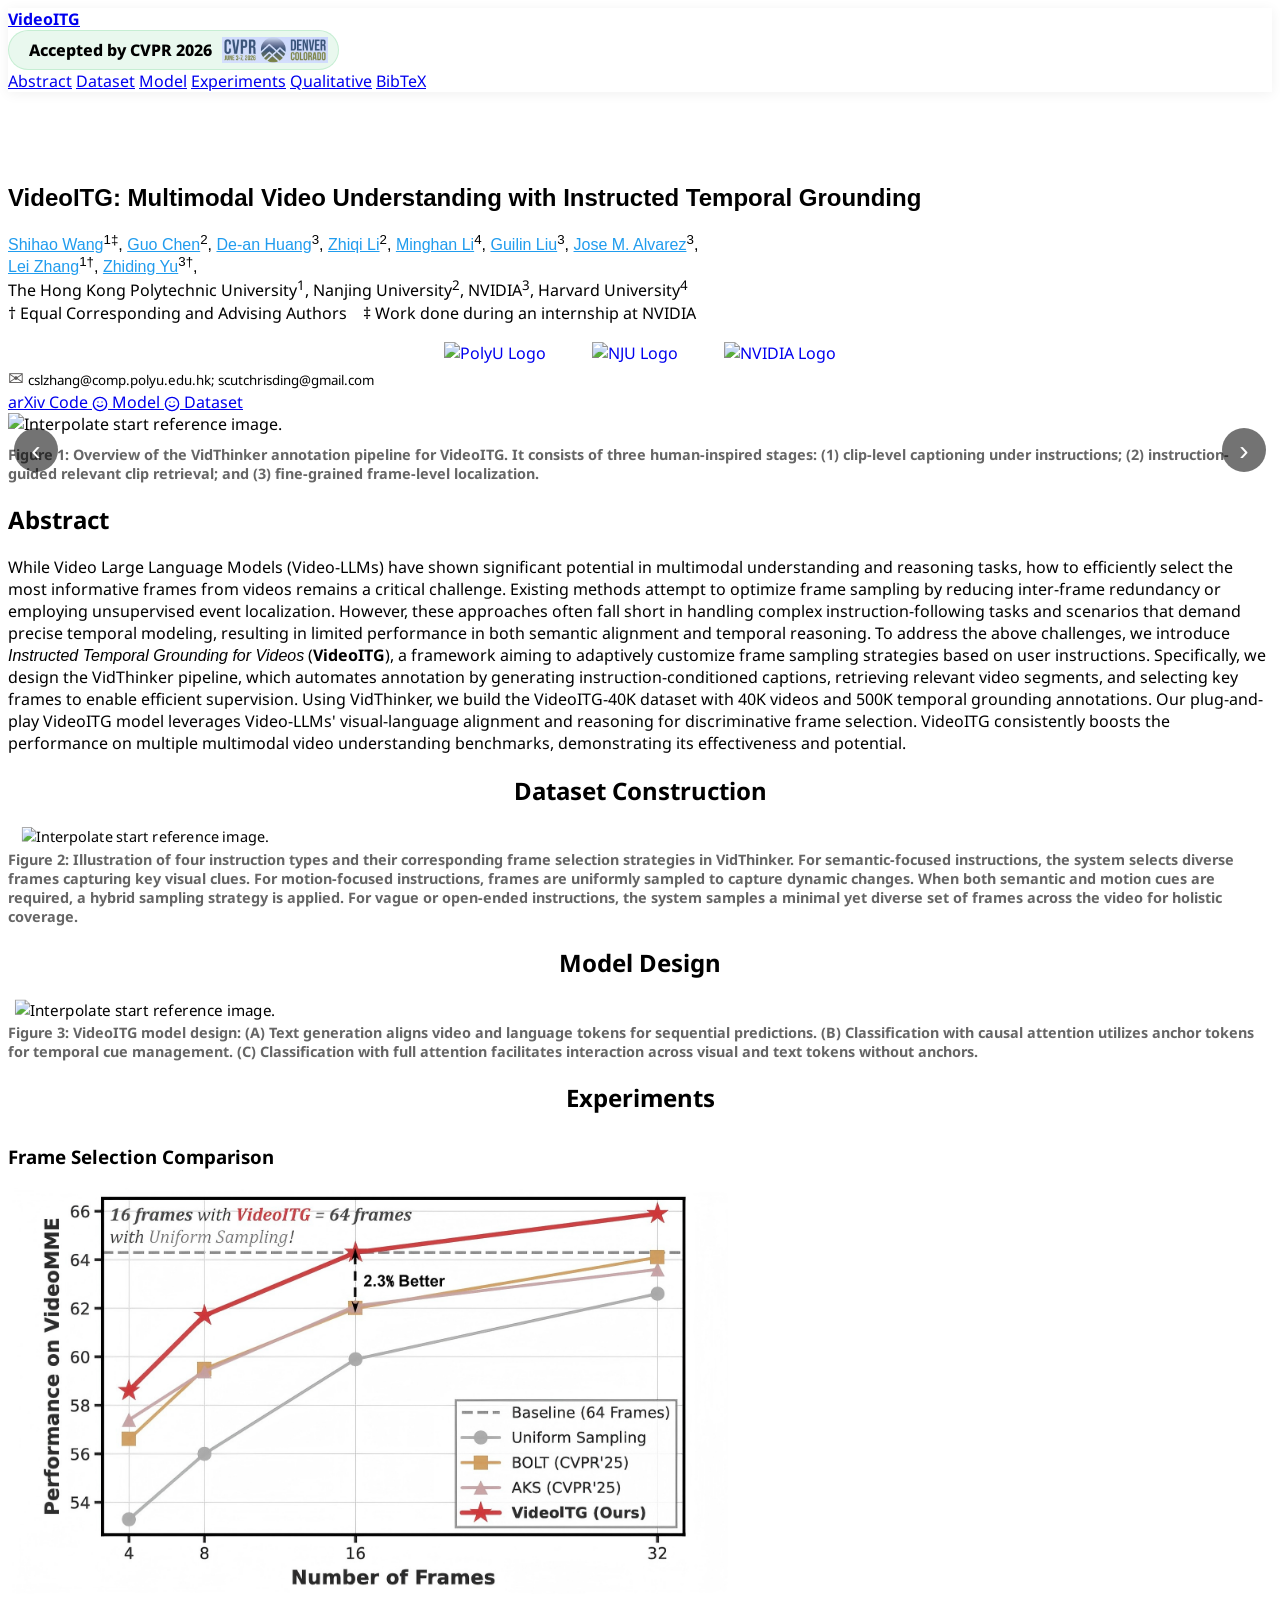
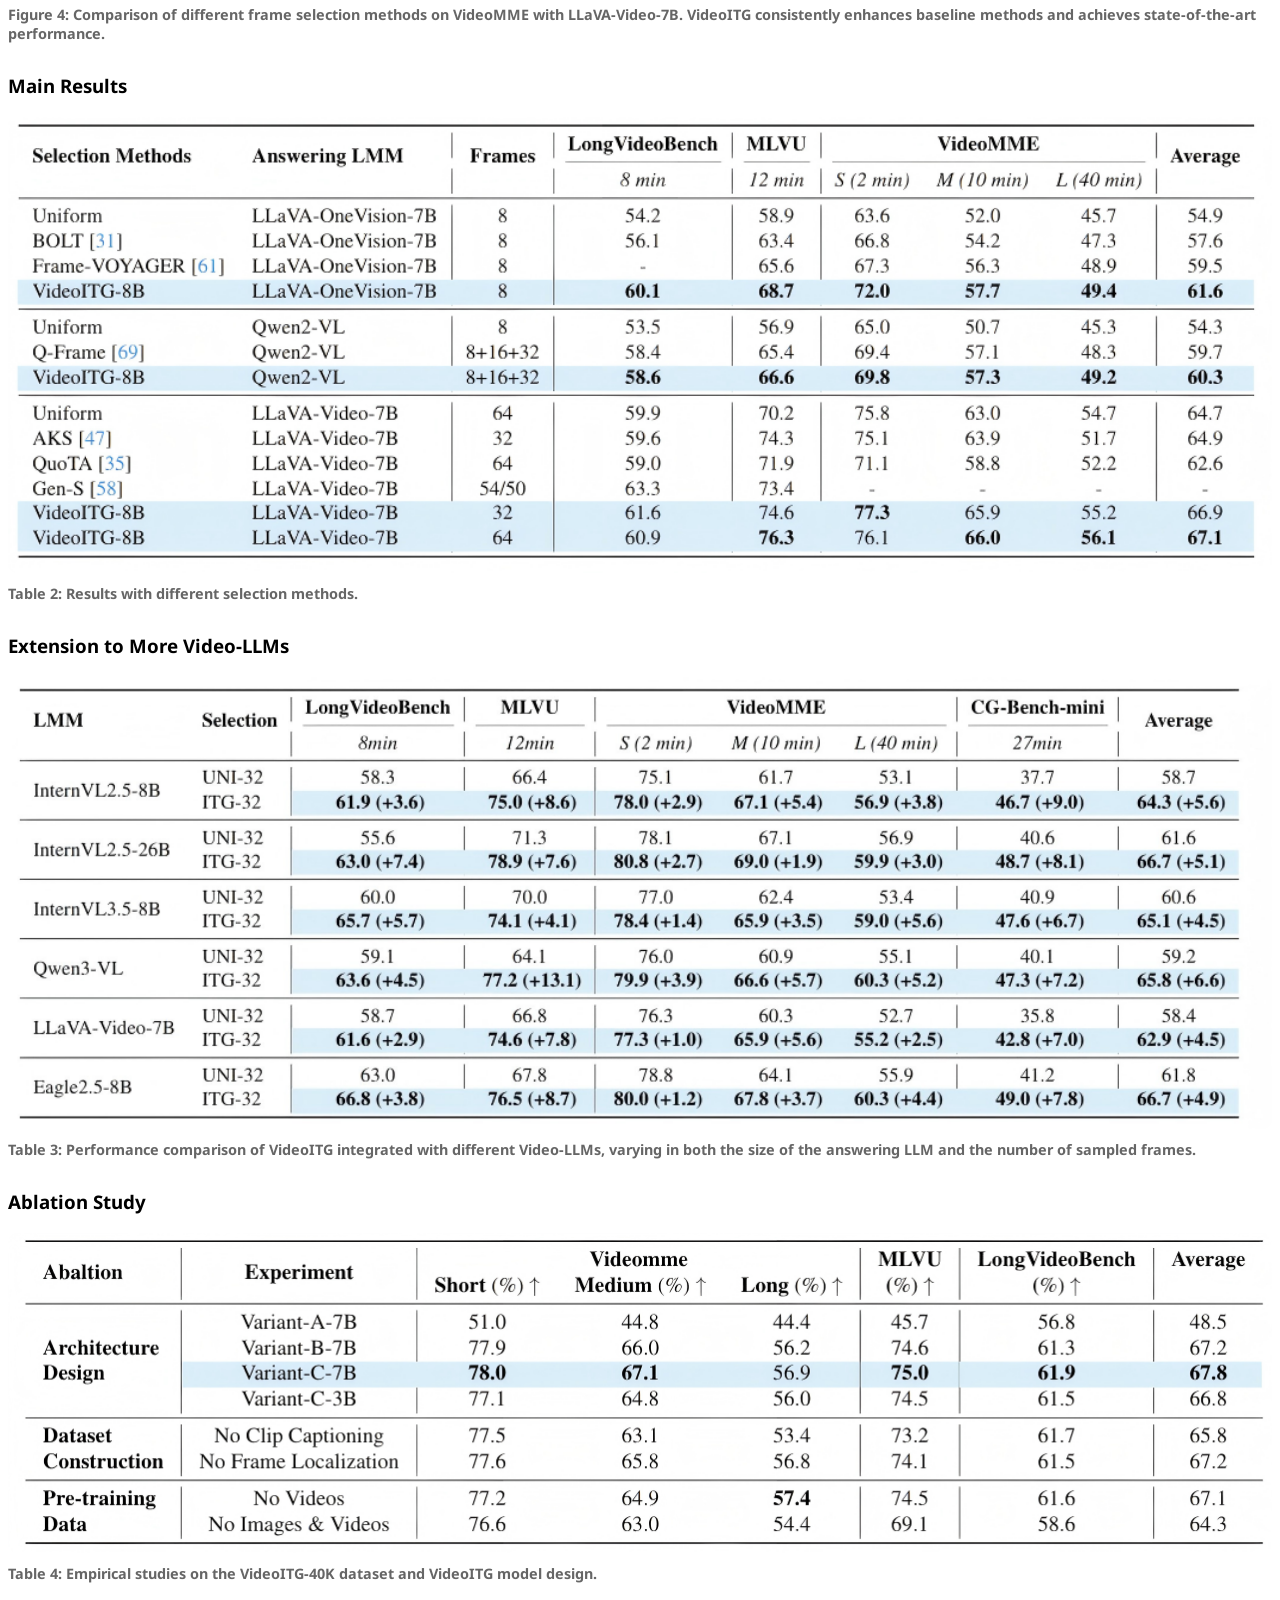
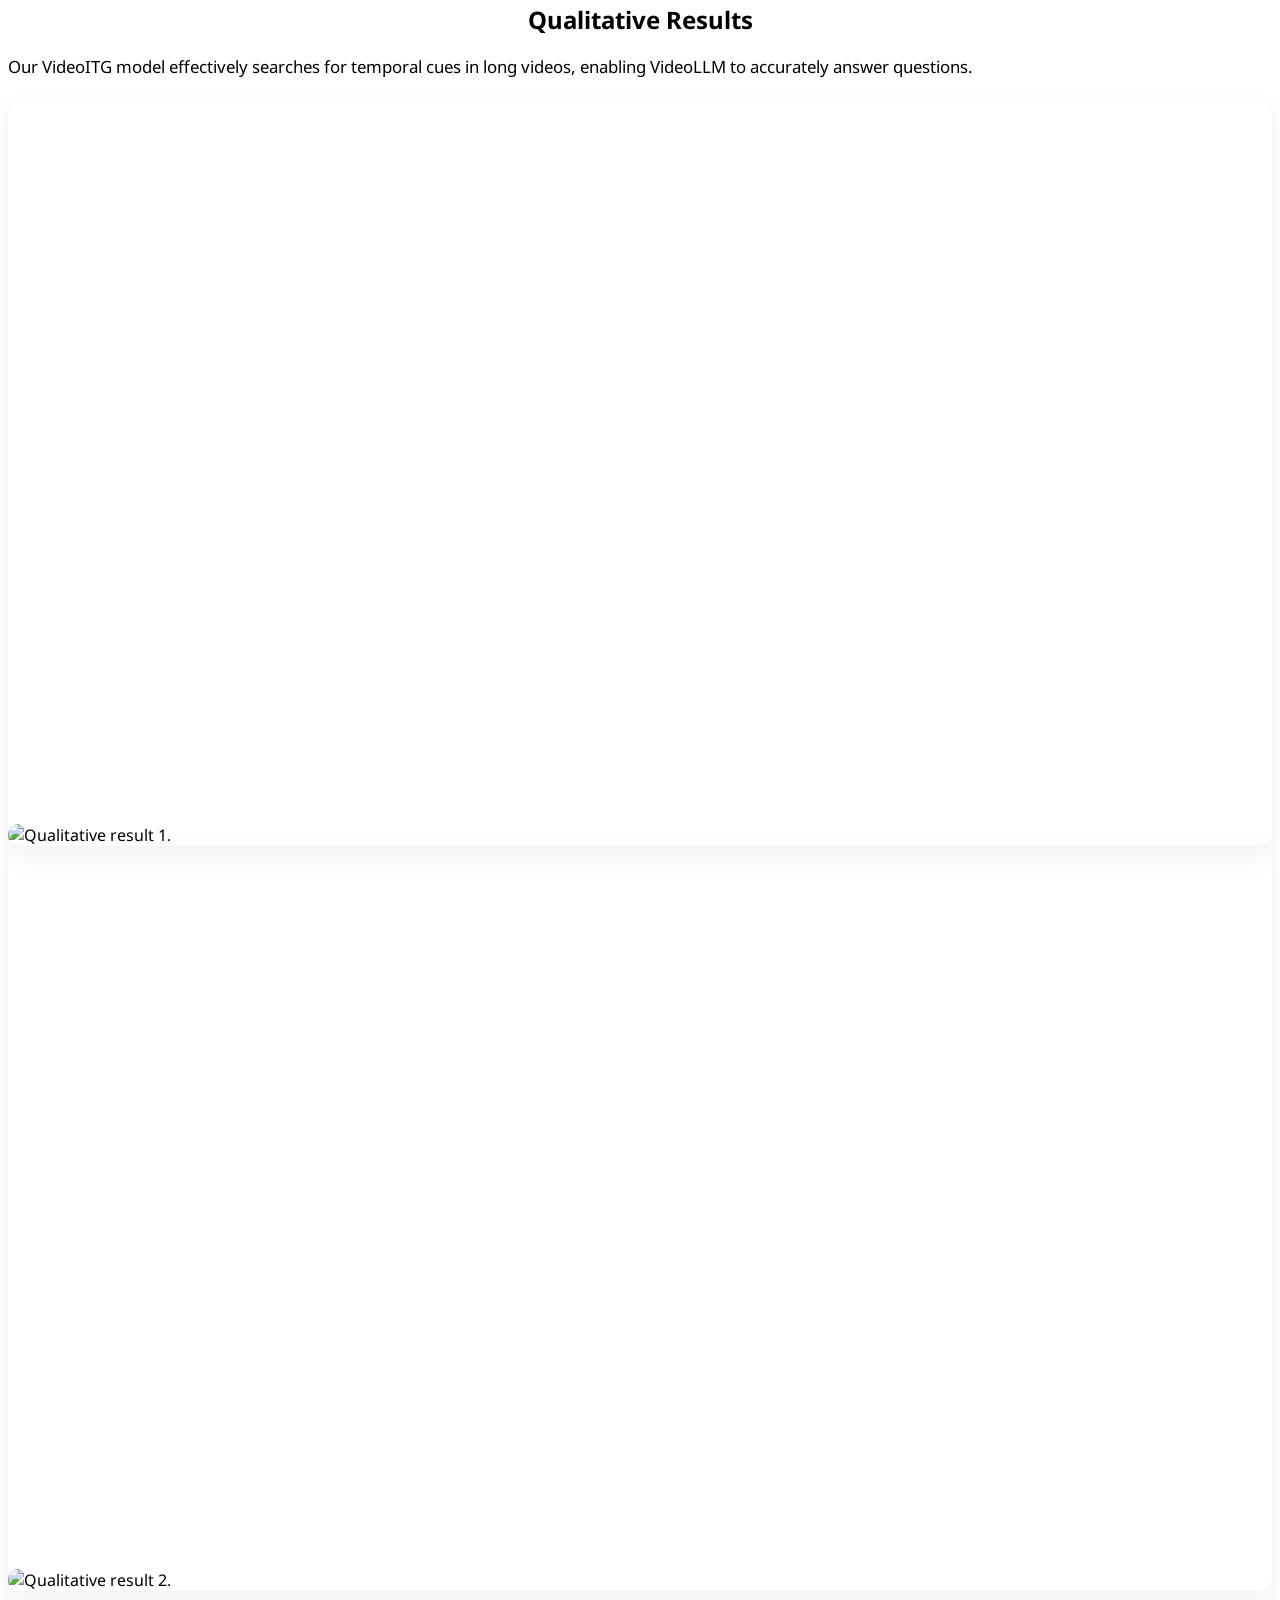
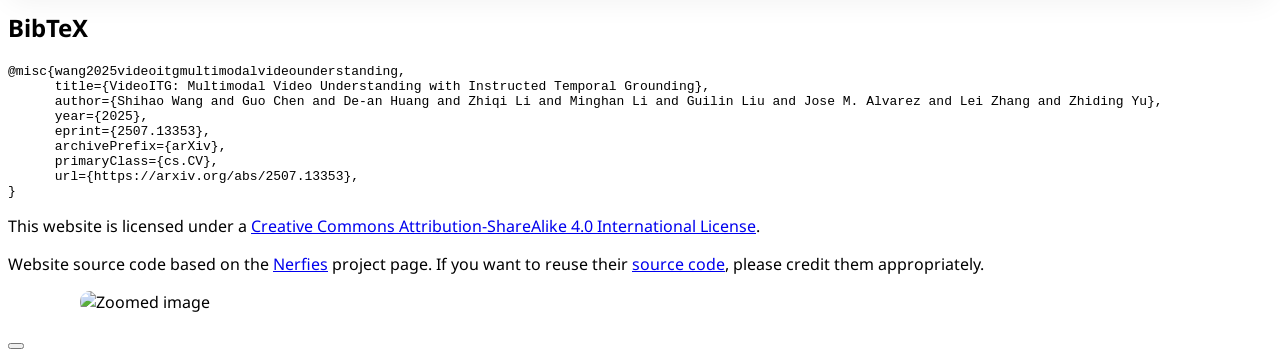
==== commit e5f3c56d: "update" ====
--- a/index.html
+++ b/index.html
@@ -360,7 +360,7 @@
   <section class="section" id="Qualitative">
     <div class="container is-max-desktop">
       <center><h2 class="title is-3">Qualitative Results</h2></center>
-      <p class="has-text-centered" style="margin-top: -10px; margin-bottom: 18px; font-size: 1.05em;">
+      <p class="has-text-centered" style="margin-top: 6px; margin-bottom: 22px; font-size: 1.05em; line-height: 1.35;">
         Our VideoITG model effectively searches for temporal cues in long videos, enabling VideoLLM to accurately answer questions.
       </p>
 
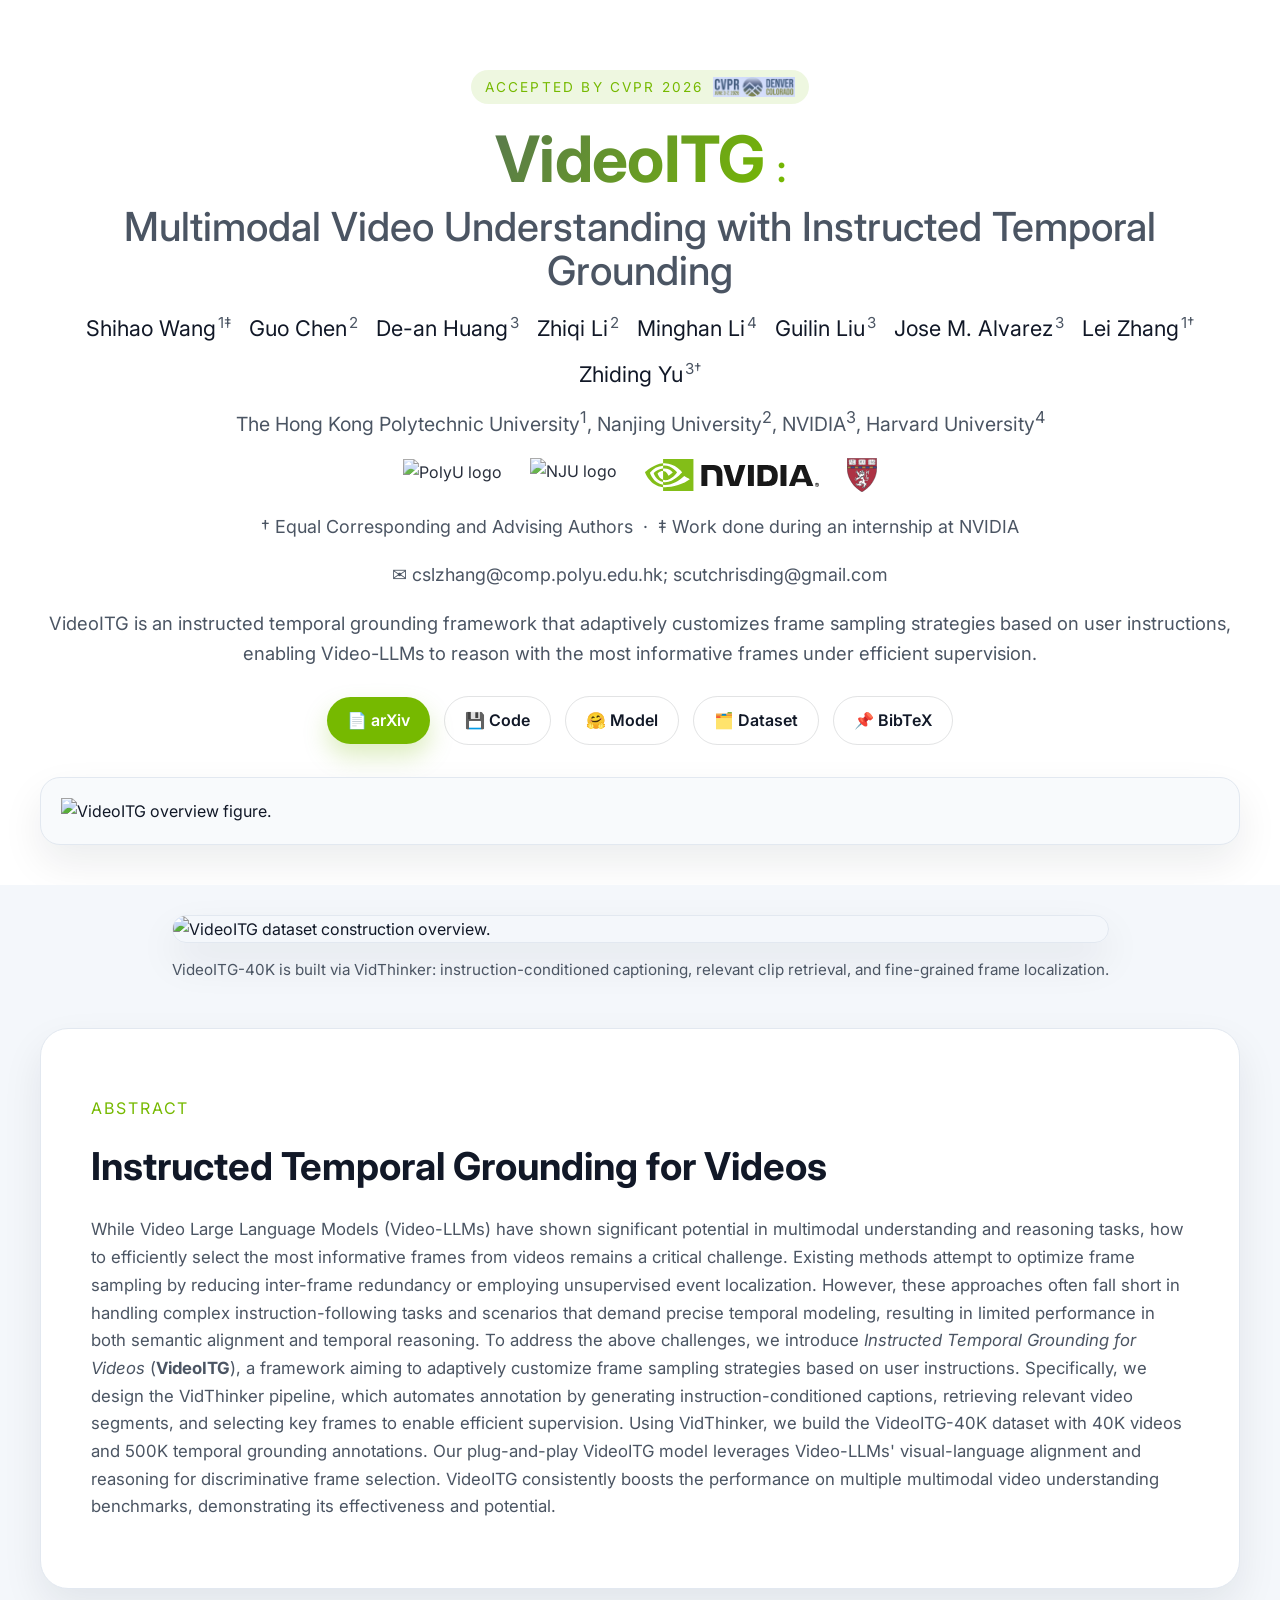
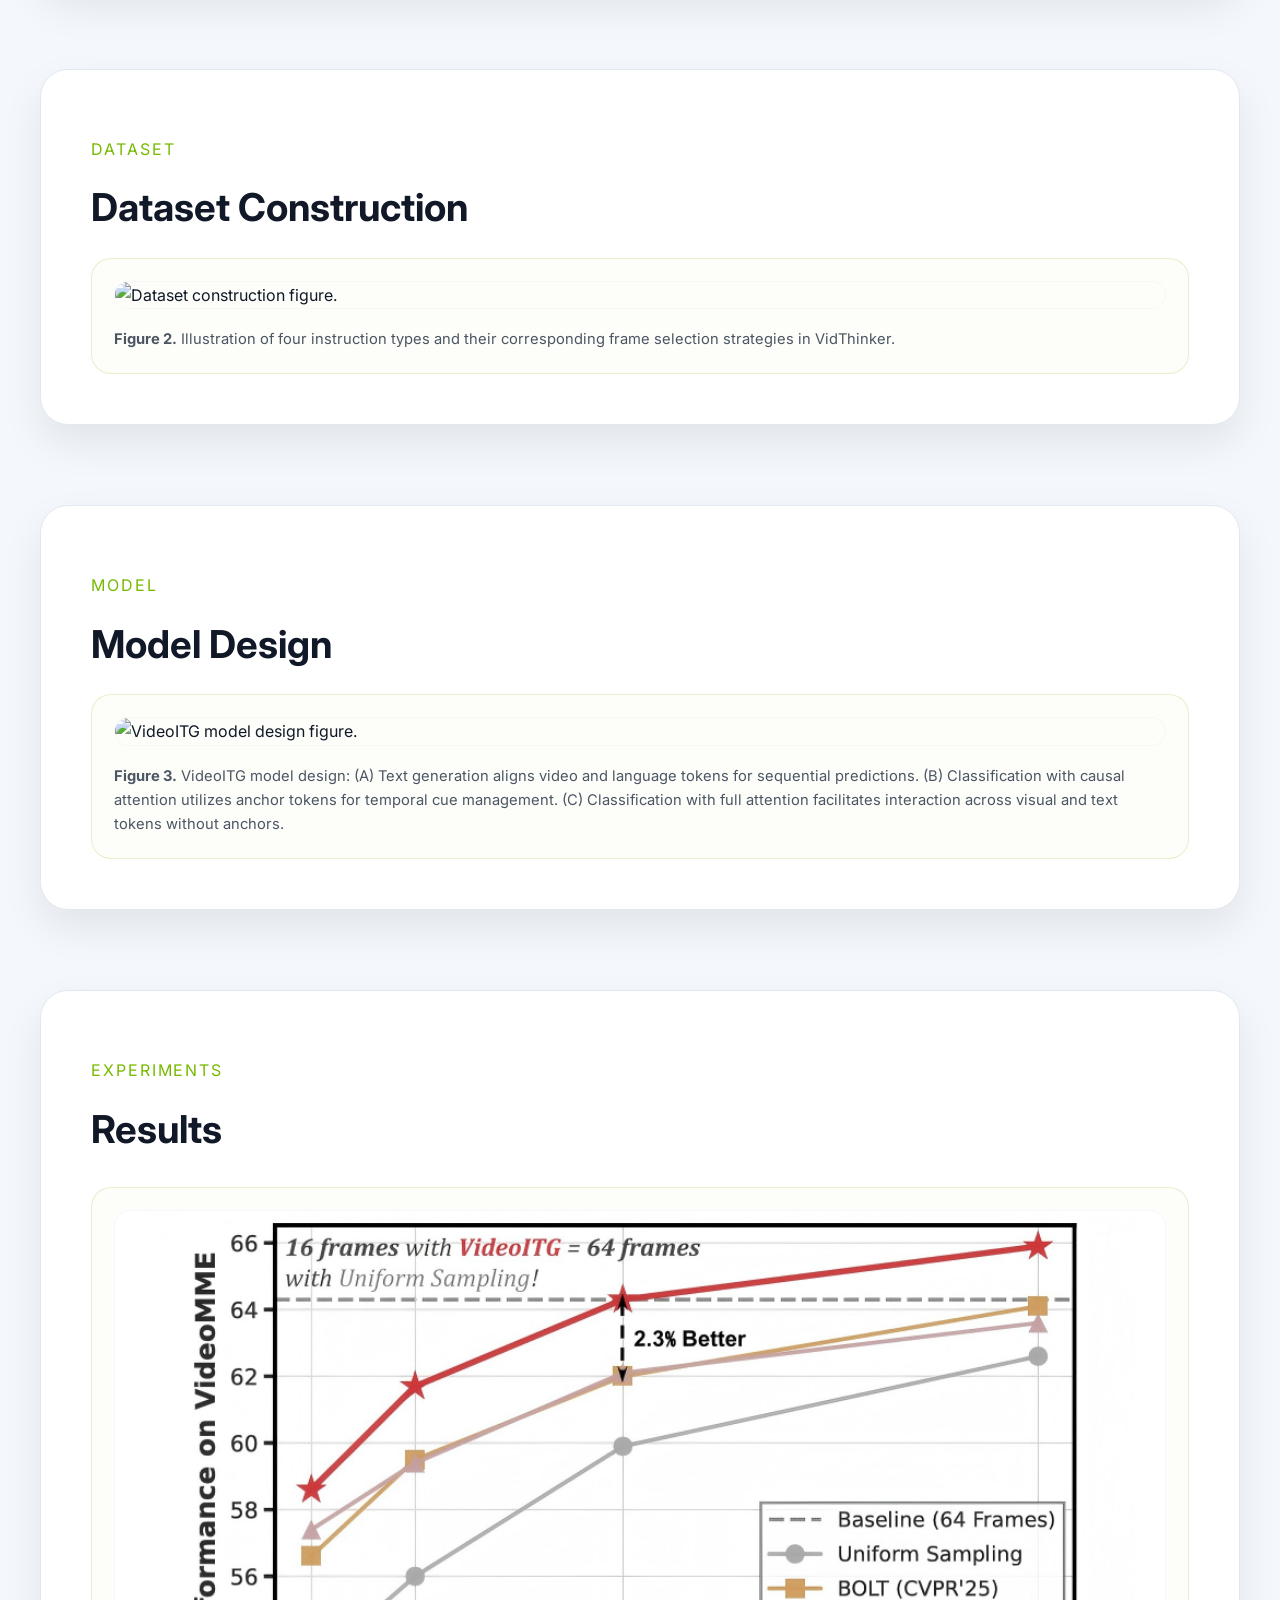
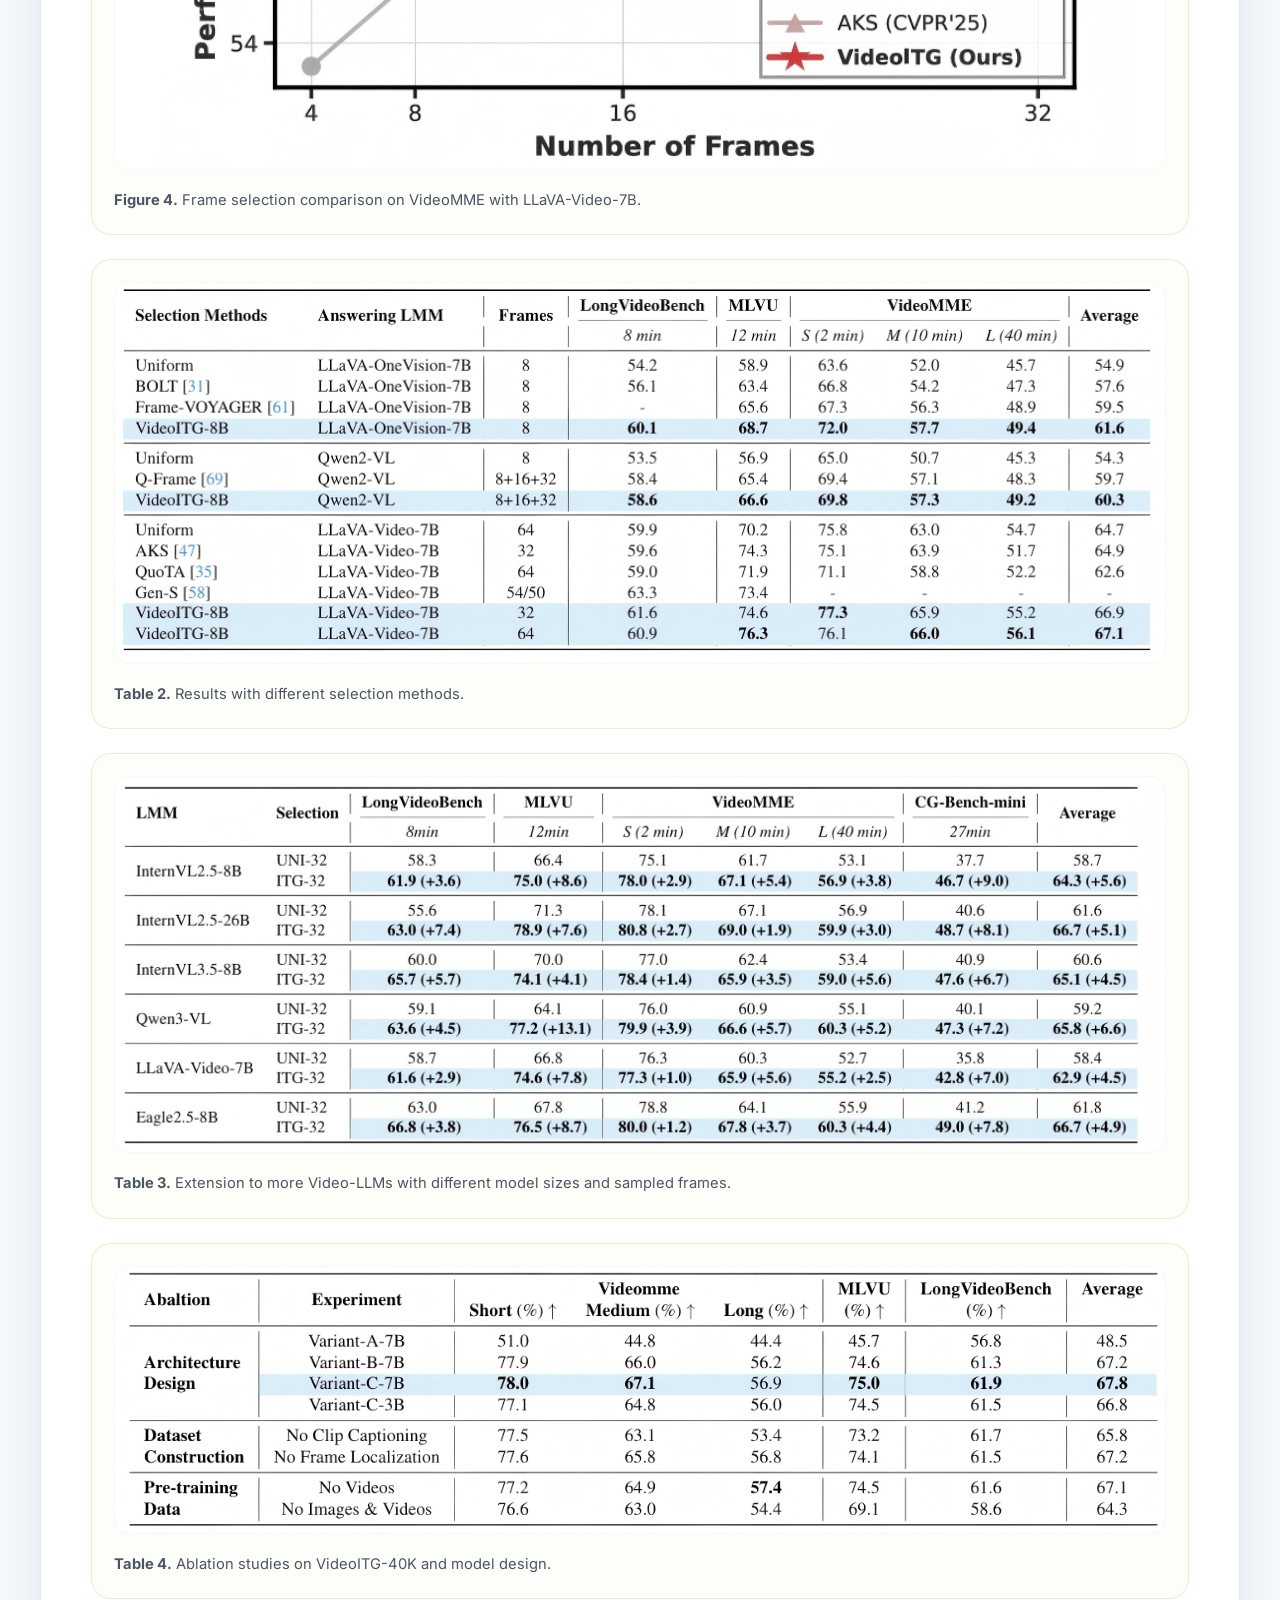
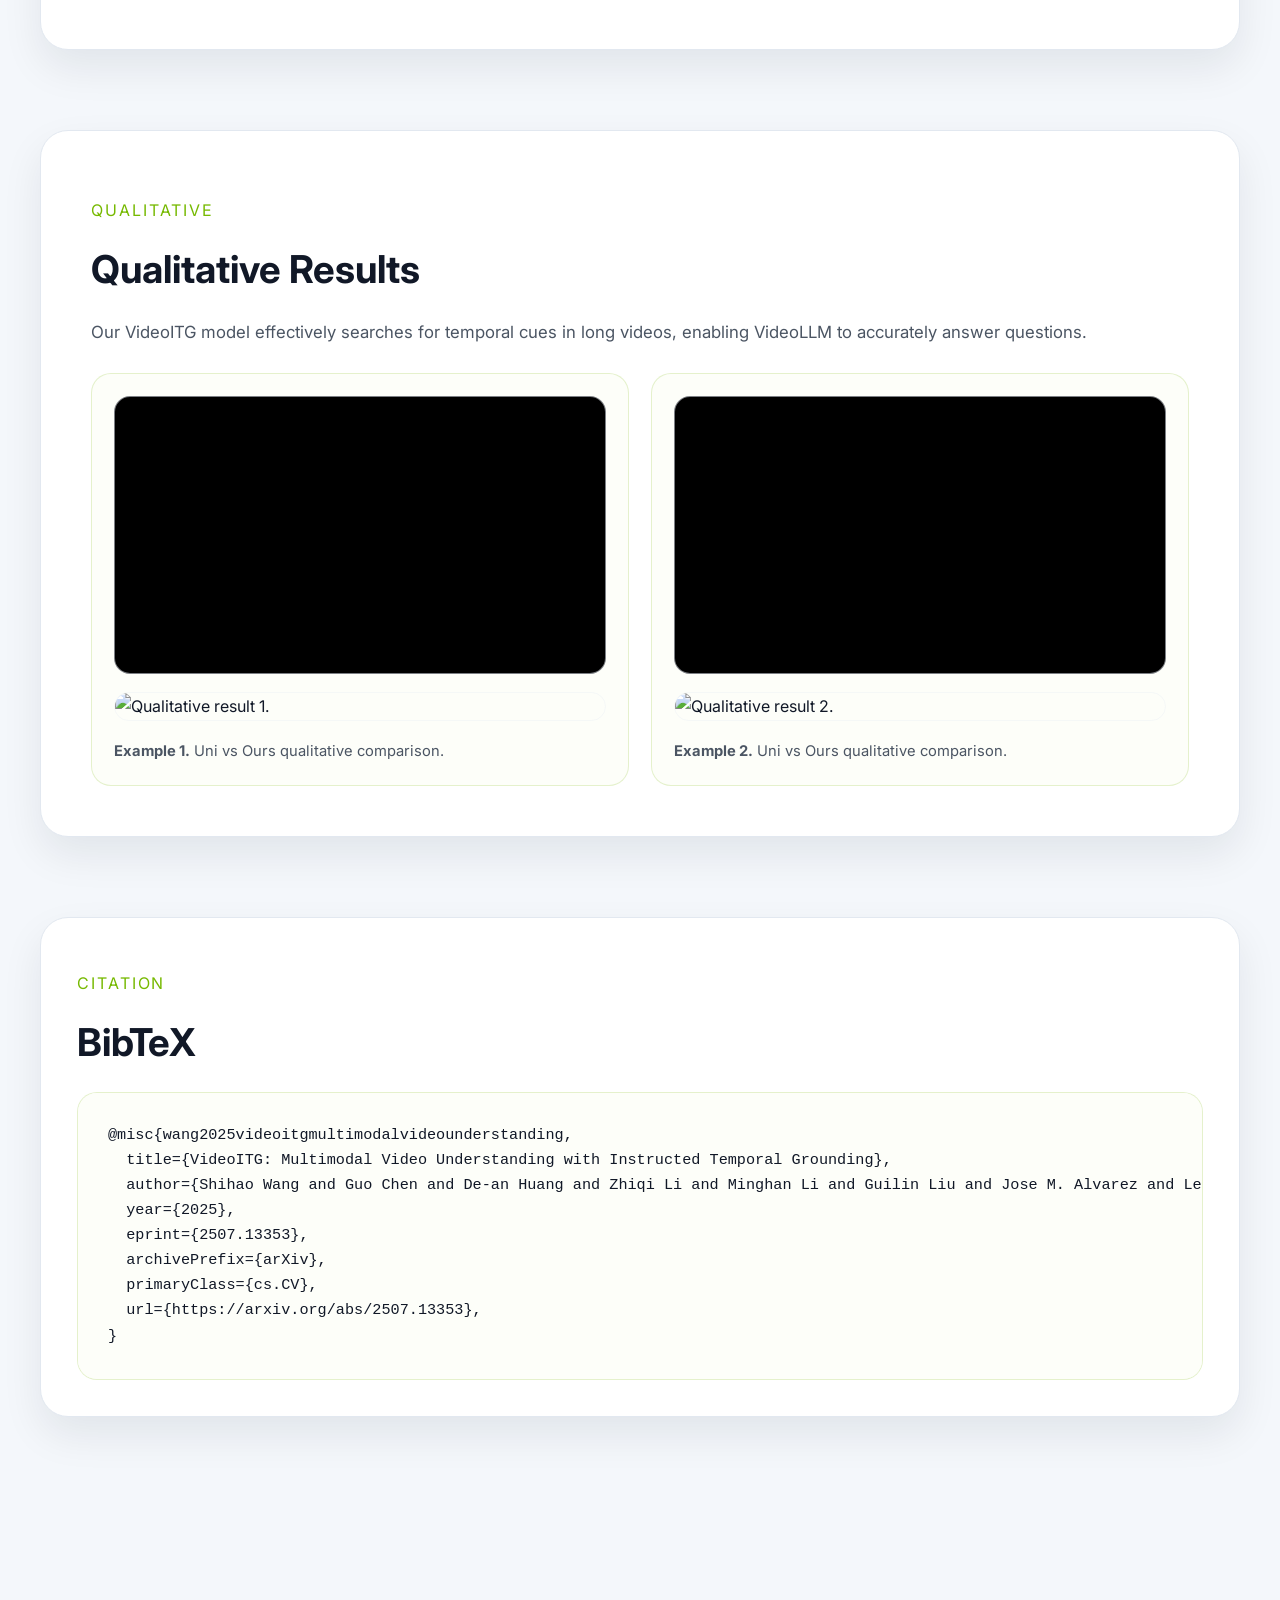
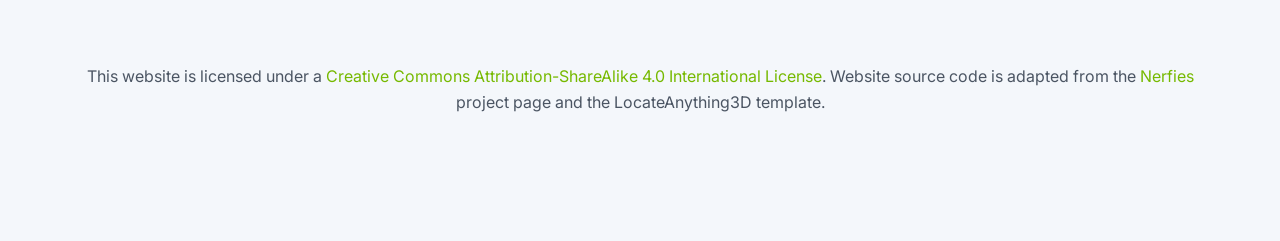
==== commit d688c5a9: "webpage" ====
--- a/index.html
+++ b/index.html
@@ -1,489 +1,231 @@
 <!DOCTYPE html>
-<html>
+<html lang="en">
 <head>
-  <meta charset="utf-8">
-  <meta name="viewport" content="width=device-width, initial-scale=1">
+  <meta charset="UTF-8">
+  <meta name="viewport" content="width=device-width, initial-scale=1.0">
   <title>VideoITG: Multimodal Video Understanding with Instructed Temporal Grounding</title>
-
-  <!-- Global site tag (gtag.js) - Google Analytics -->
-  <script async src="https://www.googletagmanager.com/gtag/js?id=G-PYVRSFMDRL"></script>
-  <script>
-    window.dataLayer = window.dataLayer || [];
-
-    function gtag() {
-      dataLayer.push(arguments);
-    }
-
-    gtag('js', new Date());
-
-    gtag('config', 'G-PYVRSFMDRL');
-  </script>
-
-  <link href="https://fonts.googleapis.com/css?family=Google+Sans|Noto+Sans|Castoro"
-        rel="stylesheet">
-
-  <link rel="stylesheet" href="./static/css/bulma.min.css">
-  <link rel="stylesheet" href="./static/css/bulma-carousel.min.css">
-  <link rel="stylesheet" href="./static/css/bulma-slider.min.css">
-  <link rel="stylesheet" href="./static/css/fontawesome.all.min.css">
-  <link rel="stylesheet"
-        href="https://cdn.jsdelivr.net/gh/jpswalsh/academicons@1/css/academicons.min.css">
-  <link rel="stylesheet" href="./static/css/index.css">
-
-  <script src="https://ajax.googleapis.com/ajax/libs/jquery/3.5.1/jquery.min.js"></script>
-  <script defer src="./static/js/fontawesome.all.min.js"></script>
-  <script src="./static/js/bulma-carousel.min.js"></script>
-  <script src="./static/js/bulma-slider.min.js"></script>
-  <script src="./static/js/index.js"></script>
+  <meta name="description" content="VideoITG is an instructed temporal grounding framework for videos that adapts frame sampling strategies based on user instructions. Accepted by CVPR 2026.">
+  <meta property="og:title" content="VideoITG">
+  <meta property="og:description" content="Multimodal Video Understanding with Instructed Temporal Grounding. Accepted by CVPR 2026.">
+  <meta property="og:image" content="static/images/intro.png">
+  <link rel="icon" href="static/images/CVPR.png">
+  <link rel="stylesheet" href="static/style.css">
 </head>
 <body>
-
-<nav class="navbar is-spaced is-fixed-top" role="navigation" aria-label="main navigation">
-  <div class="container is-max-desktop">
-    <div class="navbar-brand">
-      <a class="navbar-item" href="#top" style="font-weight: 700;">
-        VideoITG
-      </a>
-      <a role="button" class="navbar-burger" aria-label="menu" aria-expanded="false" data-target="navbarBasic">
-        <span aria-hidden="true"></span>
-        <span aria-hidden="true"></span>
-        <span aria-hidden="true"></span>
-      </a>
+<div class="page">
+  <header class="hero" id="top">
+    <div class="hero-content">
+      <div class="hero-copy">
+        <div class="badge">
+          Accepted by CVPR 2026
+          <img src="static/images/CVPR.png" alt="CVPR 2026 Logo" loading="lazy">
+        </div>
+        <h1 class="hero-title">
+          <span class="hero-title-mark">VideoITG</span>
+          <span class="hero-title-rest">Multimodal Video Understanding with Instructed Temporal Grounding</span>
+        </h1>
+
+        <div class="author-list">
+          <a href="https://scholar.google.com.hk/citations?hl=zh-CN&user=7TWugs4AAAAJ" target="_blank" rel="noopener">Shihao Wang<sup>1‡</sup></a>
+          <a href="https://scholar.google.com.hk/citations?user=lRj3moAAAAAJ&hl=zh-CN&oi=sra" target="_blank" rel="noopener">Guo Chen<sup>2</sup></a>
+          <a href="https://scholar.google.com.hk/citations?user=HEY3UzgAAAAJ&hl=zh-CN&oi=ao" target="_blank" rel="noopener">De-an Huang<sup>3</sup></a>
+          <a href="https://scholar.google.com.hk/citations?user=H2fJLqEAAAAJ&hl=zh-CN&oi=sra" target="_blank" rel="noopener">Zhiqi Li<sup>2</sup></a>
+          <a href="https://scholar.google.com/citations?user=LhdBgMAAAAAJ&hl=zh-CN&oi=ao" target="_blank" rel="noopener">Minghan Li<sup>4</sup></a>
+          <a href="https://scholar.google.com.hk/citations?user=zOQj6-gAAAAJ&hl=zh-CN&oi=ao" target="_blank" rel="noopener">Guilin Liu<sup>3</sup></a>
+          <a href="https://scholar.google.com/citations?user=Oyx-_UIAAAAJ&hl=en" target="_blank" rel="noopener">Jose M. Alvarez<sup>3</sup></a>
+          <a href="https://scholar.google.com.hk/citations?user=tAK5l1IAAAAJ&hl=zh-CN&oi=ao" target="_blank" rel="noopener">Lei Zhang<sup>1†</sup></a>
+          <a href="https://scholar.google.com.hk/citations?user=1VI_oYUAAAAJ&hl=zh-CN&oi=ao" target="_blank" rel="noopener">Zhiding Yu<sup>3†</sup></a>
+        </div>
+
+        <div class="affiliations">
+          The Hong Kong Polytechnic University<sup>1</sup>, Nanjing University<sup>2</sup>, NVIDIA<sup>3</sup>, Harvard University<sup>4</sup>
+        </div>
+
+        <div class="affiliation-logos" aria-label="Partner institution logos">
+          <a href="https://www.polyu.edu.hk/" target="_blank" rel="noopener">
+            <img src="https://www.polyu.edu.hk/assets/img/main-logo-3x.png" alt="PolyU logo" loading="lazy">
+          </a>
+          <a href="https://www.nju.edu.cn/index.htm" target="_blank" rel="noopener">
+            <img src="https://www.nju.edu.cn/__local/F/7A/1D/91723945F34FAA0A9C67700CF8F_13B47AE2_E3A7.png" alt="NJU logo" loading="lazy" style="height: 34px;">
+          </a>
+          <a href="https://www.nvidia.com/" target="_blank" rel="noopener">
+            <img src="static/svgs/nvidia-logo.svg" alt="NVIDIA logo" loading="lazy">
+          </a>
+          <a href="https://hms.harvard.edu/" target="_blank" rel="noopener">
+            <img src="static/svgs/harvard-medical-school.svg" alt="Harvard Medical School logo" loading="lazy" style="height: 34px;">
+          </a>
+        </div>
+
+        <p class="author-note">† Equal Corresponding and Advising Authors &nbsp;·&nbsp; ‡ Work done during an internship at NVIDIA</p>
+        <p class="author-note">✉ cslzhang@comp.polyu.edu.hk; scutchrisding@gmail.com</p>
+
+        <p class="subtitle">
+          VideoITG is an instructed temporal grounding framework that adaptively customizes frame sampling strategies based on user instructions, enabling Video-LLMs to reason with the most informative frames under efficient supervision.
+        </p>
+
+        <div class="cta-row">
+          <a class="pill" href="https://arxiv.org/abs/2507.13353" title="arXiv" target="_blank" rel="noopener">📄 arXiv</a>
+          <a class="pill secondary" href="https://github.com/NVlabs/VideoITG" title="Code" target="_blank" rel="noopener">💾 Code</a>
+          <a class="pill secondary" href="https://huggingface.co/nvidia/VideoITG-8B" title="Model" target="_blank" rel="noopener">🤗 Model</a>
+          <a class="pill secondary" href="https://huggingface.co/datasets/NVEagle/VideoITG-40K" title="Dataset" target="_blank" rel="noopener">🗂️ Dataset</a>
+          <a class="pill secondary" href="#citation" title="BibTeX">📌 BibTeX</a>
+        </div>
+      </div>
+
+      <div class="hero-media">
+        <img src="static/images/intro.png" alt="VideoITG overview figure." data-lightbox data-caption="Figure 1: Overview of the VidThinker annotation pipeline for VideoITG. It consists of three human-inspired stages: (1) clip-level captioning under instructions; (2) instruction-guided relevant clip retrieval; and (3) fine-grained frame-level localization.">
+      </div>
     </div>
-
-    <div id="navbarBasic" class="navbar-menu">
-      <div class="navbar-start" style="flex-grow: 1; justify-content: center;">
-        <div class="navbar-item">
-          <div class="cvpr-navbar-badge">
-            <span class="icon" aria-hidden="true">
-              <i class="fas fa-award"></i>
-            </span>
-            <span class="cvpr-navbar-text">Accepted by CVPR 2026</span>
-            <img src="./static/images/CVPR.png" alt="CVPR 2026 Logo" class="cvpr-navbar-logo">
+  </header>
+
+  <div class="teaser-figure" style="margin-top: 30px; margin-bottom: -30px;">
+    <img src="static/images/dataset.png" alt="VideoITG dataset construction overview." data-lightbox data-caption="Figure 2: Illustration of four instruction types and their corresponding frame selection strategies in VidThinker. For semantic-focused instructions, the system selects diverse frames capturing key visual clues. For motion-focused instructions, frames are uniformly sampled to capture dynamic changes. When both semantic and motion cues are required, a hybrid sampling strategy is applied. For vague or open-ended instructions, the system samples a minimal yet diverse set of frames across the video for holistic coverage.">
+    <p class="teaser-caption">VideoITG-40K is built via VidThinker: instruction-conditioned captioning, relevant clip retrieval, and fine-grained frame localization.</p>
+  </div>
+
+  <main>
+    <section id="abstract">
+      <p class="section-title">Abstract</p>
+      <h2>Instructed Temporal Grounding for Videos</h2>
+      <p>
+        While Video Large Language Models (Video-LLMs) have shown significant potential in multimodal understanding and reasoning tasks, how to efficiently select the most informative frames from videos remains a critical challenge. Existing methods attempt to optimize frame sampling by reducing inter-frame redundancy or employing unsupervised event localization. However, these approaches often fall short in handling complex instruction-following tasks and scenarios that demand precise temporal modeling, resulting in limited performance in both semantic alignment and temporal reasoning. To address the above challenges, we introduce <i>Instructed Temporal Grounding for Videos</i> (<b>VideoITG</b>), a framework aiming to adaptively customize frame sampling strategies based on user instructions. Specifically, we design the VidThinker pipeline, which automates annotation by generating instruction-conditioned captions, retrieving relevant video segments, and selecting key frames to enable efficient supervision. Using VidThinker, we build the VideoITG-40K dataset with 40K videos and 500K temporal grounding annotations. Our plug-and-play VideoITG model leverages Video-LLMs' visual-language alignment and reasoning for discriminative frame selection. VideoITG consistently boosts the performance on multiple multimodal video understanding benchmarks, demonstrating its effectiveness and potential.
+      </p>
+    </section>
+
+    <section id="data">
+      <p class="section-title">Dataset</p>
+      <h2>Dataset Construction</h2>
+      <div class="figure-card">
+        <img src="static/images/dataset.png" alt="Dataset construction figure." data-lightbox data-caption="Figure 2: Illustration of four instruction types and their corresponding frame selection strategies in VidThinker.">
+        <span><strong>Figure 2.</strong> Illustration of four instruction types and their corresponding frame selection strategies in VidThinker.</span>
+      </div>
+    </section>
+
+    <section id="model">
+      <p class="section-title">Model</p>
+      <h2>Model Design</h2>
+      <div class="figure-card">
+        <img src="static/images/method.png" alt="VideoITG model design figure." data-lightbox data-caption="Figure 3: VideoITG model design: (A) Text generation aligns video and language tokens for sequential predictions. (B) Classification with causal attention utilizes anchor tokens for temporal cue management. (C) Classification with full attention facilitates interaction across visual and text tokens without anchors.">
+        <span><strong>Figure 3.</strong> VideoITG model design: (A) Text generation aligns video and language tokens for sequential predictions. (B) Classification with causal attention utilizes anchor tokens for temporal cue management. (C) Classification with full attention facilitates interaction across visual and text tokens without anchors.</span>
+      </div>
+    </section>
+
+    <section id="experiments">
+      <p class="section-title">Experiments</p>
+      <h2>Results</h2>
+      <div class="figures-grid">
+        <div class="figure-card">
+          <img src="static/images/acc_speed.png" alt="Frame selection comparison." data-lightbox data-caption="Figure 4: Comparison of different frame selection methods on VideoMME with LLaVA-Video-7B. VideoITG consistently enhances baseline methods and achieves state-of-the-art performance.">
+          <span><strong>Figure 4.</strong> Frame selection comparison on VideoMME with LLaVA-Video-7B.</span>
+        </div>
+        <div class="figure-card">
+          <img src="static/images/exp1.png" alt="Main results table." data-lightbox data-caption="Table 2: Results with different selection methods.">
+          <span><strong>Table 2.</strong> Results with different selection methods.</span>
+        </div>
+        <div class="figure-card">
+          <img src="static/images/exp2.png" alt="Extension to more Video-LLMs." data-lightbox data-caption="Table 3: Performance comparison of VideoITG integrated with different Video-LLMs, varying in both the size of the answering LLM and the number of sampled frames.">
+          <span><strong>Table 3.</strong> Extension to more Video-LLMs with different model sizes and sampled frames.</span>
+        </div>
+        <div class="figure-card">
+          <img src="static/images/ablation.png" alt="Ablation study table." data-lightbox data-caption="Table 4: Empirical studies on the VideoITG-40K dataset and VideoITG model design.">
+          <span><strong>Table 4.</strong> Ablation studies on VideoITG-40K and model design.</span>
+        </div>
+      </div>
+    </section>
+
+    <section id="qualitative">
+      <p class="section-title">Qualitative</p>
+      <h2>Qualitative Results</h2>
+      <p>Our VideoITG model effectively searches for temporal cues in long videos, enabling VideoLLM to accurately answer questions.</p>
+      <div class="video-grid">
+        <div class="figure-card">
+          <div class="video-embed" aria-label="Qualitative example 1 video">
+            <iframe src="https://www.youtube.com/embed/E83XxGvEPtI" title="Qualitative example 1" allow="autoplay; encrypted-media" allowfullscreen></iframe>
           </div>
-        </div>
-      </div>
-      <div class="navbar-end">
-        <a class="navbar-item" href="#Abstract">Abstract</a>
-        <a class="navbar-item" href="#Dataset">Dataset</a>
-        <a class="navbar-item" href="#Model">Model</a>
-        <a class="navbar-item" href="#Experiments">Experiments</a>
-        <a class="navbar-item" href="#Qualitative">Qualitative</a>
-        <a class="navbar-item" href="#BibTeX">BibTeX</a>
-      </div>
-    </div>
+          <img src="static/images/example1.png" alt="Qualitative result 1." data-lightbox data-caption="Qualitative example 1 (Uni vs Ours).">
+          <span><strong>Example 1.</strong> Uni vs Ours qualitative comparison.</span>
+        </div>
+        <div class="figure-card">
+          <div class="video-embed" aria-label="Qualitative example 2 video">
+            <iframe src="https://www.youtube.com/embed/6DAFkaGUiT4" title="Qualitative example 2" allow="autoplay; encrypted-media" allowfullscreen></iframe>
+          </div>
+          <img src="static/images/example2.png" alt="Qualitative result 2." data-lightbox data-caption="Qualitative example 2 (Uni vs Ours).">
+          <span><strong>Example 2.</strong> Uni vs Ours qualitative comparison.</span>
+        </div>
+      </div>
+    </section>
+
+    <section id="citation" class="compact">
+      <p class="section-title">Citation</p>
+      <h2>BibTeX</h2>
+      <div class="citation-card">
+        <pre>@misc{wang2025videoitgmultimodalvideounderstanding,
+  title={VideoITG: Multimodal Video Understanding with Instructed Temporal Grounding},
+  author={Shihao Wang and Guo Chen and De-an Huang and Zhiqi Li and Minghan Li and Guilin Liu and Jose M. Alvarez and Lei Zhang and Zhiding Yu},
+  year={2025},
+  eprint={2507.13353},
+  archivePrefix={arXiv},
+  primaryClass={cs.CV},
+  url={https://arxiv.org/abs/2507.13353},
+}</pre>
+      </div>
+    </section>
+  </main>
+
+  <footer class="footer">
+    <p>
+      This website is licensed under a
+      <a rel="license" href="http://creativecommons.org/licenses/by-sa/4.0/" target="_blank" rel="noopener">Creative Commons Attribution-ShareAlike 4.0 International License</a>.
+      Website source code is adapted from the <a href="https://nerfies.github.io/" target="_blank" rel="noopener">Nerfies</a> project page and the LocateAnything3D template.
+    </p>
+  </footer>
+</div>
+
+<dialog id="lightbox">
+  <div class="lightbox-body">
+    <button class="lightbox-close" type="button">Close ✕</button>
+    <img id="lightbox-img" src="" alt="Expanded figure">
+    <p id="lightbox-caption"></p>
   </div>
-</nav>
-
-<a id="top"></a>
-
-
-<section class="hero" style="padding-top: 4.5rem;">
-  <div class="hero-body">
-    <div class="container is-max-desktop">
-      <div class="columns is-centered">
-        <div class="column has-text-centered">
-          <h1 class="title is-1 publication-title">VideoITG: Multimodal Video Understanding with Instructed Temporal Grounding</h1>
-          <!-- <div class="is-size-3 publication-authors">
-            UnderReview
-          </div> -->
-          <!-- <div style="color: red; font-size: 24px; font-weight: bold;">CVPR 2025</div> 添加的红色字体行 -->
-          <div class="is-size-5 publication-authors">
-            <span class="author-block">
-              <a href="https://scholar.google.com.hk/citations?hl=zh-CN&user=7TWugs4AAAAJ">Shihao Wang</a><sup>1‡</sup>,
-            </span>
-            <span class="author-block">
-              <a href="https://scholar.google.com.hk/citations?user=lRj3moAAAAAJ&hl=zh-CN&oi=sra">Guo Chen</a><sup>2</sup>,
-            </span>
-            <span class="author-block">
-              <a href="https://scholar.google.com.hk/citations?user=HEY3UzgAAAAJ&hl=zh-CN&oi=ao">De-an Huang</a><sup>3</sup>,
-            </span>
-            <span class="author-block">
-              <a href="https://scholar.google.com.hk/citations?user=H2fJLqEAAAAJ&hl=zh-CN&oi=sra">Zhiqi Li</a><sup>2</sup>,
-            </span>
-            <span class="author-block">
-              <a href="https://scholar.google.com/citations?user=LhdBgMAAAAAJ&hl=zh-CN&oi=ao">Minghan Li</a><sup>4</sup>,
-            </span>
-            <span class="author-block">
-              <a href="https://scholar.google.com.hk/citations?user=zOQj6-gAAAAJ&hl=zh-CN&oi=ao">Guilin Liu</a><sup>3</sup>,
-            </span>
-            <span class="author-block">
-              <a href="https://scholar.google.com/citations?user=Oyx-_UIAAAAJ&hl=en">Jose M. Alvarez</a><sup>3</sup>,
-            </span>
-          </div>
-          <div class="is-size-5 publication-authors">
-            <span class="author-block">
-              <a href="https://scholar.google.com.hk/citations?user=tAK5l1IAAAAJ&hl=zh-CN&oi=ao">Lei Zhang</a><sup>1†</sup>,
-            </span>
-            <span class="author-block">
-              <a href="https://scholar.google.com.hk/citations?user=1VI_oYUAAAAJ&hl=zh-CN&oi=ao">Zhiding Yu</a><sup>3†</sup>,
-            </span>
-          </div>
-
-          <div class="organization">
-            <span class="author-block">The Hong Kong Polytechnic University<sup>1</sup>, Nanjing University<sup>2</sup>, NVIDIA<sup>3</sup>, Harvard University<sup>4</sup></span>
-          </div>
-
-          <div class="Equal Corresponding">
-            <span class="author-block">† Equal Corresponding and Advising Authors &nbsp;&nbsp; ‡ Work done during an internship at NVIDIA</span>
-          </div>
-          <div class="logo" style="padding-top: 18px; padding-bottom: 0px;">
-            <div style="display: inline-block; margin: 0 14px;">
-              <a href="https://www.polyu.edu.hk/" style="text-decoration: none; font-size: 16px;">
-                <img src="https://www.polyu.edu.hk/assets/img/main-logo-3x.png" alt="PolyU Logo" style="width: auto; height: 38px;">
-              </a>
-            </div>
-            <div style="display: inline-block; margin: 0 14px;">
-              <a href="https://www.nju.edu.cn/index.htm" style="text-decoration: none; font-size: 16px;">
-                <img src="https://www.nju.edu.cn/__local/F/7A/1D/91723945F34FAA0A9C67700CF8F_13B47AE2_E3A7.png" alt="NJU Logo" style="width: auto; height: 40px;">
-              </a>
-            </div>
-            <div style="display: inline-block; margin: 0 14px;">
-              <a href="https://www.nvidia.com/" style="text-decoration: none; font-size: 16px;">
-                <img src="https://nv-tlabs.github.io/3DStyleNet/assets/nvidia.svg" alt="NVIDIA Logo" style="width: auto; height: 30px;">
-              </a>
-            </div>
-          </div>
-	<div class="Email info">
-	  <span style="font-size: 1.2em; color: #5e5c5b;">&#9993;</span>
-	  <span class="author-block" style="font-size: smaller;">
-	    cslzhang@comp.polyu.edu.hk; scutchrisding@gmail.com
-	  </span>
-	</div>
-          <div class="column has-text-centered">
-            <div class="publication-links">
-              <!-- PDF Link. -->
-              <span class="link-block">
-                <a href="https://arxiv.org/abs/2507.13353"
-                   class="external-link button is-normal is-rounded is-dark">
-                  <span class="icon">
-                      <i class="ai ai-arxiv"></i>
-                  </span>
-                  <span>arXiv</span>
-                </a>
-              </span>
-              <!-- Code Link. -->
-              <span class="link-block">
-                <a href="https://github.com/NVlabs/VideoITG"
-                   class="external-link button is-normal is-rounded is-dark">
-                  <span class="icon">
-                      <i class="fab fa-github"></i>
-                  </span>
-                  <span>Code</span>
-                  </a>
-              </span>
-              <span class="link-block">
-                <a href="https://huggingface.co/nvidia/VideoITG-8B"
-                   class="external-link button is-normal is-rounded is-dark">
-                   <span class="icon">
-                    <svg xmlns="http://www.w3.org/2000/svg" width="16" height="16" viewBox="0 0 24 24" fill="none" stroke="currentColor" stroke-width="2" stroke-linecap="round" stroke-linejoin="round" style="vertical-align: middle;">
-                      <circle cx="12" cy="12" r="10"/>
-                      <path d="M8 14s1.5 2 4 2 4-2 4-2"/>
-                      <line x1="9" y1="9" x2="9.01" y2="9"/>
-                      <line x1="15" y1="9" x2="15.01" y2="9"/>
-                    </svg>
-                  </span>
-                  <span>Model</span>
-                </a>
-              </span>
-              <span class="link-block">
-                <a href="https://huggingface.co/datasets/NVEagle/VideoITG-40K"
-                   class="external-link button is-normal is-rounded is-dark">
-                  <span class="icon">
-                    <svg xmlns="http://www.w3.org/2000/svg" width="16" height="16" viewBox="0 0 24 24" fill="none" stroke="currentColor" stroke-width="2" stroke-linecap="round" stroke-linejoin="round" style="vertical-align: middle;">
-                      <circle cx="12" cy="12" r="10"/>
-                      <path d="M8 14s1.5 2 4 2 4-2 4-2"/>
-                      <line x1="9" y1="9" x2="9.01" y2="9"/>
-                      <line x1="15" y1="9" x2="15.01" y2="9"/>
-                    </svg>
-                  </span>
-                  <span>Dataset</span>
-                </a>
-              </span>
-            </div>
-          </div>
-        </div>
-      </div>
-    </div>
-  </div>
-</section>
-
-
-<section class="section" id="Abstract">
-    <div class="container is-max-desktop">
-      <!-- Abstract. -->
-      <div class="columns is-centered">
-              <div class="column has-text-centered">
-                  <img src="./static/images/intro.png"
-                       class="interpolation-image zoomable"
-                       data-zoom-group="overview"
-                       data-zoom-caption="Figure 1: Overview of the VidThinker annotation pipeline for VideoITG."
-                       alt="Interpolate start reference image."
-                       style="width: 80%; height: auto;"/>
-                  <p class="has-text-centered" style="margin-top: 10px; font-size: 0.9em; color: #666;">
-                  <b>Figure 1: Overview of the VidThinker annotation pipeline for VideoITG. It consists of three human-inspired stages: (1) clip-level captioning under instructions; (2) instruction-guided relevant clip retrieval; and (3) fine-grained frame-level localization.</b>
-                  </p>
-              </div>
-      </div>
-      <div class="columns is-centered has-text-centered">
-        <div class="column is-four-fifths">
-          <h2 class="title is-3">Abstract</h2>
-          <div class="content has-text-justified">
-            <p>
-              While Video Large Language Models (Video-LLMs) have shown significant potential in multimodal understanding and reasoning tasks, how to efficiently select the most informative frames from videos remains a critical challenge. Existing methods attempt to optimize frame sampling by reducing inter-frame redundancy or employing unsupervised event localization. However, these approaches often fall short in handling complex instruction-following tasks and scenarios that demand precise temporal modeling, resulting in limited performance in both semantic alignment and temporal reasoning. To address the above challenges, we introduce <i>Instructed Temporal Grounding for Videos</i> (<b>VideoITG</b>), a framework aiming to adaptively customize frame sampling strategies based on user instructions. Specifically, we design the VidThinker pipeline, which automates annotation by generating instruction-conditioned captions, retrieving relevant video segments, and selecting key frames to enable efficient supervision. Using VidThinker, we build the VideoITG-40K dataset with 40K videos and 500K temporal grounding annotations. Our plug-and-play VideoITG model leverages Video-LLMs' visual-language alignment and reasoning for discriminative frame selection. VideoITG consistently boosts the performance on multiple multimodal video understanding benchmarks, demonstrating its effectiveness and potential.
-            </p>
-          </div>
-        </div>
-      </div>
-      <!--/ Abstract. -->
-  
-    </div>
-  </section>
-
-  
-<section class="section" id="Dataset">
-    <div class="container is-max-desktop">
-  
-  <!-- Quantitative Results. -->
-      <div class="columns is-centered">
-        <div class="column is-full-width">
-          <center><h2 class="title is-3">Dataset Construction</h2></center>
-          <div class="column is-center has-text-centered">
-              <img src="./static/images/dataset.png"
-                   class="interpolation-image zoomable"
-                   data-zoom-group="overview"
-                   data-zoom-caption="Figure 2: Illustration of four instruction types and their corresponding frame selection strategies in VidThinker."
-                   alt="Interpolate start reference image."
-                   style="transform: scale(0.9);"/>
-              <p class="has-text-centered" style="margin-top: 2px; font-size: 0.9em; color: #666;">
-                <b>Figure 2: Illustration of four instruction types and their corresponding frame selection strategies in VidThinker. For semantic-focused instructions, the system selects diverse frames capturing key visual clues. For motion-focused instructions, frames are uniformly sampled to capture dynamic changes. When both semantic and motion cues are required, a hybrid sampling strategy is applied. For vague or open-ended instructions, the system samples a minimal yet diverse set of frames across the video for holistic coverage. </b>
-              </p>
-          </div>
-          <!--/ Interpolating. -->
-        </div>
-      </div>
-  
-    </div>
-  </section>
-
-
-
-  <section class="section" id="Model">
-    <div class="container is-max-desktop">
-  
-  <!-- Quantitative Results. -->
-      <div class="columns is-centered">
-        <div class="column is-full-width">
-          <center><h2 class="title is-3">Model Design</h2></center>
-          <div class="column is-center has-text-centered">
-              <img src="./static/images/method.png"
-                   class="interpolation-image zoomable"
-                   data-zoom-group="overview"
-                   data-zoom-caption="Figure 3: VideoITG model design."
-                   alt="Interpolate start reference image."
-                   style="transform: scale(0.95);"/>
-              <p class="has-text-centered" style="margin-top: 2px; font-size: 0.9em; color: #666;">
-                <b>Figure 3: VideoITG model design: (A) Text generation aligns video and language tokens for sequential predictions. (B) Classification with causal attention utilizes anchor tokens for temporal cue management. (C) Classification with full attention facilitates interaction across visual and text tokens without anchors.</b>
-              </p>
-          </div>
-          <!--/ Interpolating. -->
-        </div>
-      </div>
-  
-    </div>
-  </section>
-
-
-  <section class="section" id="Experiments">
-    <div class="container is-max-desktop">
-      <div class="columns is-centered">
-        <div class="column is-full-width">
-          <center><h2 class="title is-3">Experiments</h2></center>
-
-          <h3 class="title is-4" style="margin-top: 30px;">Frame Selection Comparison</h3>
-          <div class="content has-text-centered">
-            <img src="./static/images/acc_speed.png"
-                 class="interpolation-image zoomable"
-                 data-zoom-group="experiments"
-                 data-zoom-caption="Figure 4: Comparison of different frame selection methods on VideoMME with LLaVA-Video-7B."
-                 alt="Comparison of different frame selection methods on VideoMME."
-                 style="max-width: 720px; width: 100%; height: auto;"/>
-            <p class="has-text-centered" style="margin-top: 6px; font-size: 0.9em; color: #666;">
-              <b>Figure 4: Comparison of different frame selection methods on VideoMME with LLaVA-Video-7B. VideoITG consistently enhances baseline methods and achieves state-of-the-art performance.</b>
-            </p>
-          </div>
-
-          <h3 class="title is-4" style="margin-top: 30px;">Main Results</h3>
-          <div class="content has-text-centered">
-            <img src="./static/images/exp1.png"
-                 class="interpolation-image zoomable"
-                 data-zoom-group="experiments"
-                 data-zoom-caption="Table 2: Results with different selection methods."
-                 alt="Results with different selection methods."
-                 style="width: 100%; height: auto;"/>
-            <p class="has-text-centered" style="margin-top: 6px; font-size: 0.9em; color: #666;">
-              <b>Table 2: Results with different selection methods.</b>
-            </p>
-          </div>
-
-          <h3 class="title is-4" style="margin-top: 30px;">Extension to More Video-LLMs</h3>
-          <div class="content has-text-centered">
-            <img src="./static/images/exp2.png"
-                 class="interpolation-image zoomable"
-                 data-zoom-group="experiments"
-                 data-zoom-caption="Table 3: Performance comparison of VideoITG integrated with different Video-LLMs."
-                 alt="VideoITG integrated with different Video-LLMs."
-                 style="width: 100%; height: auto;"/>
-            <p class="has-text-centered" style="margin-top: 6px; font-size: 0.9em; color: #666;">
-              <b>Table 3: Performance comparison of VideoITG integrated with different Video-LLMs, varying in both the size of the answering LLM and the number of sampled frames.</b>
-            </p>
-          </div>
-
-          <h3 class="title is-4" style="margin-top: 30px;">Ablation Study</h3>
-          <div class="content has-text-centered">
-            <img src="./static/images/ablation.png"
-                 class="interpolation-image zoomable"
-                 data-zoom-group="experiments"
-                 data-zoom-caption="Table 4: Empirical studies on the VideoITG-40K dataset and VideoITG model design."
-                 alt="Empirical studies on the VideoITG-40K dataset and VideoITG model design."
-                 style="width: 100%; height: auto;"/>
-            <p class="has-text-centered" style="margin-top: 6px; font-size: 0.9em; color: #666;">
-              <b>Table 4: Empirical studies on the VideoITG-40K dataset and VideoITG model design.</b>
-            </p>
-          </div>
-        </div>
-      </div>
-    </div>
-  </section>
-
-
-  <section class="section" id="Qualitative">
-    <div class="container is-max-desktop">
-      <center><h2 class="title is-3">Qualitative Results</h2></center>
-      <p class="has-text-centered" style="margin-top: 6px; margin-bottom: 22px; font-size: 1.05em; line-height: 1.35;">
-        Our VideoITG model effectively searches for temporal cues in long videos, enabling VideoLLM to accurately answer questions.
-      </p>
-
-      <div class="columns is-centered is-multiline">
-        <div class="column is-12-tablet is-6-desktop">
-          <div class="box">
-            <div class="video" style="position: relative; padding-bottom: 56.25%; height: 0; overflow: hidden;">
-              <iframe src="https://www.youtube.com/embed/E83XxGvEPtI"
-                      title="Qualitative example 1"
-                      style="position: absolute; top: 0; left: 0; width: 100%; height: 100%;"
-                      frameborder="0"
-                      allow="autoplay; encrypted-media"
-                      allowfullscreen></iframe>
-            </div>
-            <div class="content has-text-centered" style="margin-top: 12px;">
-              <img src="./static/images/example1.png"
-                   class="interpolation-image zoomable"
-                   data-zoom-group="qualitative"
-                   data-zoom-caption="Qualitative example 1 (Uni vs Ours)."
-                   alt="Qualitative result 1."
-                   style="width: 100%; height: auto;"/>
-            </div>
-          </div>
-        </div>
-
-        <div class="column is-12-tablet is-6-desktop">
-          <div class="box">
-            <div class="video" style="position: relative; padding-bottom: 56.25%; height: 0; overflow: hidden;">
-              <iframe src="https://www.youtube.com/embed/6DAFkaGUiT4"
-                      title="Qualitative example 2"
-                      style="position: absolute; top: 0; left: 0; width: 100%; height: 100%;"
-                      frameborder="0"
-                      allow="autoplay; encrypted-media"
-                      allowfullscreen></iframe>
-            </div>
-            <div class="content has-text-centered" style="margin-top: 12px;">
-              <img src="./static/images/example2.png"
-                   class="interpolation-image zoomable"
-                   data-zoom-group="qualitative"
-                   data-zoom-caption="Qualitative example 2 (Uni vs Ours)."
-                   alt="Qualitative result 2."
-                   style="width: 100%; height: auto;"/>
-            </div>
-          </div>
-        </div>
-      </div>
-    </div>
-  </section>
-
-
-
-
-<section class="section" id="BibTeX">
-  <div class="container is-max-desktop content">
-    <h2 class="title">BibTeX</h2>
-    <pre><code>@misc{wang2025videoitgmultimodalvideounderstanding,
-      title={VideoITG: Multimodal Video Understanding with Instructed Temporal Grounding}, 
-      author={Shihao Wang and Guo Chen and De-an Huang and Zhiqi Li and Minghan Li and Guilin Liu and Jose M. Alvarez and Lei Zhang and Zhiding Yu},
-      year={2025},
-      eprint={2507.13353},
-      archivePrefix={arXiv},
-      primaryClass={cs.CV},
-      url={https://arxiv.org/abs/2507.13353}, 
-}</code></pre>
-  </div>
-</section>
-
-
-<footer class="footer">
-  <div class="columns is-centered">
-    <div class="column is-8">
-      <div class="content">
-        <p>
-          This website is licensed under a <a rel="license"
-          href="http://creativecommons.org/licenses/by-sa/4.0/">Creative
-        Commons Attribution-ShareAlike 4.0 International License</a>.
-      </p>
-      <p>
-        Website source code based on the <a href="https://nerfies.github.io/"> Nerfies</a> project page. If you want to reuse their <a
-        href="https://github.com/nerfies/nerfies.github.io">source code</a>, please credit them appropriately.
-      </p>
-    </div>
-  </div>
-</div>
-</div>
-</footer>
-
-<button class="back-to-top button is-dark is-rounded" id="backToTop" aria-label="Back to top">
-  <span class="icon"><i class="fas fa-arrow-up"></i></span>
-</button>
-
-<div class="modal" id="imageModal" aria-hidden="true">
-  <div class="modal-background" data-modal-close></div>
-  <div class="modal-content image-modal-content">
-    <figure class="image">
-      <img id="imageModalImg" alt="Zoomed image"/>
-    </figure>
-    <p class="has-text-centered image-modal-caption" id="imageModalCaption"></p>
-  </div>
-  <button class="modal-close is-large" aria-label="close" data-modal-close></button>
-  <button class="image-modal-nav image-modal-prev" type="button" aria-label="Previous image">‹</button>
-  <button class="image-modal-nav image-modal-next" type="button" aria-label="Next image">›</button>
-</div>
+</dialog>
 
 <script>
-      // Optional: auto play/pause a hero video when it exists.
-      var videoContainer = document.getElementById('video-container');
-      var video = document.getElementById('video');
-
-      if (videoContainer && video) {
-        var videoOffset = videoContainer.offsetTop;
-
-        window.addEventListener('scroll', function() {
-          var scrollPosition = window.scrollY || window.pageYOffset;
-
-          if (scrollPosition >= videoOffset) {
-            video.play();
-          } else {
-            video.pause();
-          }
-        });
+  const lightbox = document.getElementById('lightbox');
+  const lbImg = document.getElementById('lightbox-img');
+  const lbCaption = document.getElementById('lightbox-caption');
+  const closeBtn = document.querySelector('.lightbox-close');
+
+  document.querySelectorAll('[data-lightbox]').forEach((node) => {
+    node.addEventListener('click', () => {
+      lbImg.src = node.src;
+      lbImg.alt = node.alt || 'Expanded figure';
+      lbCaption.textContent = node.dataset.caption || '';
+      lightbox.showModal();
+    });
+  });
+
+  closeBtn.addEventListener('click', () => lightbox.close());
+  lightbox.addEventListener('click', (event) => {
+    if (event.target === lightbox) {
+      lightbox.close();
+    }
+  });
+
+  // Auto-layout for results: widen cards for wide figures/tables.
+  const resultsImgs = document.querySelectorAll('#experiments .figures-grid .figure-card img');
+  resultsImgs.forEach((img) => {
+    const apply = () => {
+      if (!img.naturalWidth || !img.naturalHeight) return;
+      const ratio = img.naturalWidth / img.naturalHeight;
+      const card = img.closest('.figure-card');
+      if (!card) return;
+      if (ratio >= 1.55) {
+        card.classList.add('is-wide');
       }
-    </script>
-
+    };
+    if (img.complete) apply();
+    img.addEventListener('load', apply, { once: true });
+  });
+</script>
 </body>
 </html>
--- a/static/style.css
+++ b/static/style.css
@@ -0,0 +1,579 @@
+@import url('https://fonts.googleapis.com/css2?family=Inter:wght@400;500;600;700&display=swap');
+
+:root {
+  --bg: #f4f7fb;
+  --card: #ffffff;
+  --accent: #76b900;
+  --accent-dark: #5f9700;
+  --text: #111827;
+  --muted: #4b5563;
+  --border: #e2e8f0;
+  --shadow: 0 18px 40px rgba(15, 23, 42, 0.08);
+  color-scheme: light;
+}
+
+*,
+*::before,
+*::after {
+  box-sizing: border-box;
+}
+
+body {
+  margin: 0;
+  font-family: 'Inter', sans-serif;
+  color: var(--text);
+  background: var(--bg);
+  line-height: 1.65;
+}
+
+img {
+  max-width: 100%;
+  display: block;
+}
+
+a {
+  color: inherit;
+}
+
+.page {
+  min-height: 100vh;
+  display: flex;
+  flex-direction: column;
+}
+
+header.hero {
+  padding: 70px 24px 40px;
+  background: #fff;
+  color: var(--text);
+  position: relative;
+  overflow: hidden;
+}
+
+header.hero .hero-copy {
+  padding-bottom: 6px;
+}
+
+/* Centered hero layout */
+header.hero .hero-copy {
+  text-align: center;
+}
+
+header.hero .hero-title {
+  justify-content: center;
+}
+
+header.hero .badge {
+  margin: 0 auto;
+}
+
+header.hero .author-list {
+  justify-content: center;
+}
+
+header.hero .affiliations {
+  text-align: center;
+}
+
+header.hero .affiliation-logos {
+  justify-content: center;
+}
+
+header.hero .cta-row {
+  justify-content: center;
+}
+
+header.hero .hero-media {
+  margin: 0 auto;
+}
+
+.hero-content {
+  max-width: 1200px;
+  margin: 0 auto;
+  display: flex;
+  flex-direction: column;
+  gap: 26px;
+  position: relative;
+  z-index: 2;
+  align-items: stretch;
+}
+
+.hero-copy {
+  max-width: 1200px;
+  width: 100%;
+}
+
+.hero-media {
+  max-width: 1200px;
+  width: 100%;
+}
+
+.badge {
+  text-transform: uppercase;
+  letter-spacing: 0.16em;
+  font-size: 0.85rem;
+  display: inline-flex;
+  align-items: center;
+  gap: 10px;
+  padding: 6px 14px;
+  border-radius: 999px;
+  background: rgba(118, 185, 0, 0.12);
+  color: var(--accent);
+}
+
+.badge img {
+  height: 20px;
+  width: auto;
+  opacity: 0.95;
+}
+
+.hero-title {
+  margin: 20px 0 12px;
+  display: flex;
+  flex-wrap: wrap;
+  align-items: baseline;
+  gap: 10px;
+  line-height: 1.1;
+}
+
+.hero-title-mark {
+  font-size: clamp(3rem, 5vw, 4rem);
+  font-weight: 700;
+  letter-spacing: -0.01em;
+  background: linear-gradient(120deg, #597a4c, var(--accent));
+  background-clip: text;
+  -webkit-background-clip: text;
+  -webkit-text-fill-color: transparent;
+  color: var(--text);
+}
+
+.hero-title-mark::after {
+  content: ':';
+  margin-left: 12px;
+  font-size: clamp(2.1rem, 3vw, 2.6rem);
+  font-weight: 600;
+  color: var(--muted);
+}
+
+.hero-title-rest {
+  font-size: clamp(1.8rem, 3.4vw, 2.5rem);
+  font-weight: 500;
+  color: var(--muted);
+}
+
+.hero p.subtitle {
+  font-size: 1.15rem;
+  color: var(--muted);
+  max-width: 100%;
+}
+
+.author-list {
+  display: flex;
+  flex-wrap: wrap;
+  gap: 8px 18px;
+  margin: 18px 0 6px;
+  font-size: 1.35rem;
+  line-height: 1.6;
+}
+
+.author-list a {
+  color: var(--text);
+  text-decoration: none;
+  position: relative;
+  padding-bottom: 2px;
+  border-bottom: 1px dotted transparent;
+  transition: color 0.2s ease, border-color 0.2s ease;
+}
+
+.author-list a:hover {
+  color: var(--accent-dark);
+  border-color: var(--accent);
+}
+
+.author-list sup {
+  font-size: 0.7em;
+  margin-left: 2px;
+  color: var(--muted);
+}
+
+.affiliations {
+  margin: 10px 0 6px;
+  color: var(--muted);
+  font-size: 1.22rem;
+  line-height: 1.6;
+}
+
+.author-note {
+  margin: 0 0 18px;
+  font-size: 1.12rem;
+  color: var(--muted);
+}
+
+.affiliation-logos {
+  display: flex;
+  align-items: center;
+  gap: 28px;
+  flex-wrap: wrap;
+  margin: 12px 0 14px;
+  padding: 6px 0;
+}
+
+.affiliation-logos a {
+  display: inline-flex;
+  align-items: center;
+  text-decoration: none;
+}
+
+.affiliation-logos img {
+  height: 32px;
+  width: auto;
+  opacity: 0.9;
+  transition: transform 0.2s ease, opacity 0.2s ease;
+}
+
+.affiliation-logos img:hover {
+  opacity: 1;
+  transform: translateY(-2px);
+}
+
+.cta-row {
+  margin-top: 28px;
+  display: flex;
+  flex-wrap: wrap;
+  gap: 14px;
+  align-items: center;
+}
+
+.pill {
+  display: inline-flex;
+  align-items: center;
+  gap: 10px;
+  padding: 10px 20px;
+  border-radius: 999px;
+  text-decoration: none;
+  font-weight: 600;
+  color: #fff;
+  background: var(--accent);
+  transition: transform 0.25s ease, box-shadow 0.25s ease, background 0.25s ease;
+  box-shadow: 0 12px 24px rgba(118, 185, 0, 0.25);
+}
+
+.pill.secondary {
+  background: transparent;
+  border: 1px solid rgba(17, 24, 39, 0.12);
+  color: var(--text);
+  box-shadow: none;
+}
+
+.pill:hover {
+  transform: translateY(-2px);
+  background: var(--accent-dark);
+}
+
+.pill.secondary:hover {
+  background: rgba(118, 185, 0, 0.08);
+  border-color: rgba(118, 185, 0, 0.35);
+  color: var(--text);
+}
+
+.hero-media {
+  background: #f8fafc;
+  border-radius: 20px;
+  padding: 20px;
+  box-shadow: var(--shadow);
+  border: 1px solid var(--border);
+}
+
+main {
+  flex: 1;
+  padding: 60px 20px 120px;
+}
+
+section {
+  max-width: 1200px;
+  margin: 0 auto 80px;
+  background: var(--card);
+  border-radius: 28px;
+  padding: 50px;
+  box-shadow: var(--shadow);
+  border: 1px solid var(--border);
+}
+
+section.compact {
+  padding: 36px;
+}
+
+.section-title {
+  font-size: 1rem;
+  text-transform: uppercase;
+  letter-spacing: 0.12em;
+  color: var(--accent);
+  margin-bottom: 14px;
+}
+
+section h2 {
+  font-size: clamp(2rem, 3vw, 2.8rem);
+  margin: 0 0 18px;
+}
+
+section h3 {
+  margin: 30px 0 10px;
+  font-size: 1.35rem;
+}
+
+section p {
+  color: var(--muted);
+  font-size: 1.05rem;
+}
+
+.split {
+  display: grid;
+  grid-template-columns: repeat(auto-fit, minmax(240px, 1fr));
+  gap: 30px;
+  margin-top: 30px;
+}
+
+.card {
+  background: #fdfef9;
+  border-radius: 20px;
+  padding: 22px;
+  border: 1px solid rgba(118, 185, 0, 0.18);
+}
+
+.card h3 {
+  margin-top: 0;
+  font-size: 1.3rem;
+}
+
+.card ul {
+  padding-left: 20px;
+  margin: 0;
+  color: var(--muted);
+}
+
+.card p {
+  margin: 8px 0 0;
+}
+
+.grid {
+  display: grid;
+  grid-template-columns: repeat(auto-fit, minmax(220px, 1fr));
+  gap: 22px;
+  margin-top: 30px;
+}
+
+.grid .card {
+  background: #f8fafc;
+  border-color: var(--border);
+}
+
+.figure-card {
+  background: #fdfef9;
+  border-radius: 20px;
+  padding: 22px;
+  color: var(--text);
+  display: flex;
+  flex-direction: column;
+  gap: 18px;
+  border: 1px solid rgba(118, 185, 0, 0.18);
+}
+
+.figure-card img {
+  border-radius: 16px;
+  border: 1px solid rgba(226, 232, 240, 0.3);
+  cursor: zoom-in;
+  transition: transform 0.3s ease;
+}
+
+.figure-card img:hover {
+  transform: scale(1.01);
+}
+
+.figure-card span {
+  font-size: 0.92rem;
+  color: var(--muted);
+}
+
+.figures-grid {
+  display: grid;
+  grid-template-columns: repeat(2, minmax(0, 1fr));
+  gap: 24px;
+  margin-top: 26px;
+}
+
+.figures-grid .figure-card.is-wide {
+  grid-column: 1 / -1;
+}
+
+.figures-grid .figure-card img {
+  width: 100%;
+  height: auto;
+}
+
+.figures-grid .figure-card.is-wide img {
+  max-height: 560px;
+  object-fit: contain;
+  background: #fff;
+}
+
+.video-grid {
+  display: grid;
+  grid-template-columns: repeat(auto-fit, minmax(320px, 1fr));
+  gap: 22px;
+  margin-top: 26px;
+}
+
+.video-embed {
+  position: relative;
+  width: 100%;
+  padding-bottom: 56.25%;
+  height: 0;
+  overflow: hidden;
+  border-radius: 16px;
+  border: 1px solid rgba(226, 232, 240, 0.55);
+  background: #000;
+}
+
+.video-embed iframe {
+  position: absolute;
+  top: 0;
+  left: 0;
+  width: 100%;
+  height: 100%;
+  border: 0;
+}
+
+.footer {
+  max-width: 1200px;
+  margin: 0 auto 80px;
+  padding: 30px;
+  text-align: center;
+  color: var(--muted);
+}
+
+.footer a {
+  color: var(--accent);
+  text-decoration: none;
+  border-bottom: 1px dotted transparent;
+  transition: border-color 0.2s ease;
+}
+
+.footer a:hover {
+  border-color: var(--accent);
+}
+
+dialog#lightbox {
+  width: min(1100px, 90vw);
+  border: none;
+  border-radius: 24px;
+  padding: 20px;
+  background: #ffffff;
+  color: var(--text);
+  box-shadow: var(--shadow);
+}
+
+dialog::backdrop {
+  background: rgba(17, 24, 39, 0.35);
+  backdrop-filter: blur(4px);
+}
+
+.lightbox-body {
+  display: flex;
+  flex-direction: column;
+  gap: 16px;
+}
+
+.lightbox-body img {
+  border-radius: 16px;
+}
+
+.lightbox-close {
+  align-self: flex-end;
+  background: rgba(118, 185, 0, 0.15);
+  color: var(--text);
+  border: none;
+  border-radius: 999px;
+  padding: 6px 12px;
+  cursor: pointer;
+  font-weight: 600;
+}
+
+.teaser-figure {
+  max-width: 1200px;
+  margin: 0 auto 60px;
+  padding: 0 20px;
+}
+
+.teaser-figure img {
+  width: 100%;
+  border-radius: 20px;
+  box-shadow: var(--shadow);
+  border: 1px solid var(--border);
+  cursor: zoom-in;
+}
+
+.teaser-caption {
+  text-align: center;
+  color: var(--muted);
+  font-size: 0.95rem;
+  margin-top: 14px;
+}
+
+.citation-card {
+  background: #fdfef9;
+  color: var(--text);
+  border-radius: 20px;
+  padding: 30px;
+  border: 1px solid rgba(118, 185, 0, 0.18);
+  font-family: 'Inter', monospace;
+  font-size: 0.95rem;
+  overflow-x: auto;
+}
+
+.citation-card pre {
+  margin: 0;
+  white-space: pre;
+}
+
+@media (max-width: 768px) {
+  header.hero {
+    padding: 60px 18px 50px;
+  }
+
+  section {
+    padding: 32px 24px;
+    border-radius: 22px;
+  }
+
+  .hero-title {
+    flex-direction: column;
+    align-items: flex-start;
+    gap: 6px;
+  }
+
+  .cta-row {
+    flex-direction: column;
+    align-items: flex-start;
+  }
+
+  .pill {
+    width: 100%;
+    justify-content: center;
+  }
+
+  .figures-grid {
+    grid-template-columns: 1fr;
+  }
+
+  .author-list {
+    font-size: 1.12rem;
+  }
+
+  .affiliations {
+    font-size: 1.05rem;
+  }
+
+  .author-note {
+    font-size: 1rem;
+  }
+}
+
